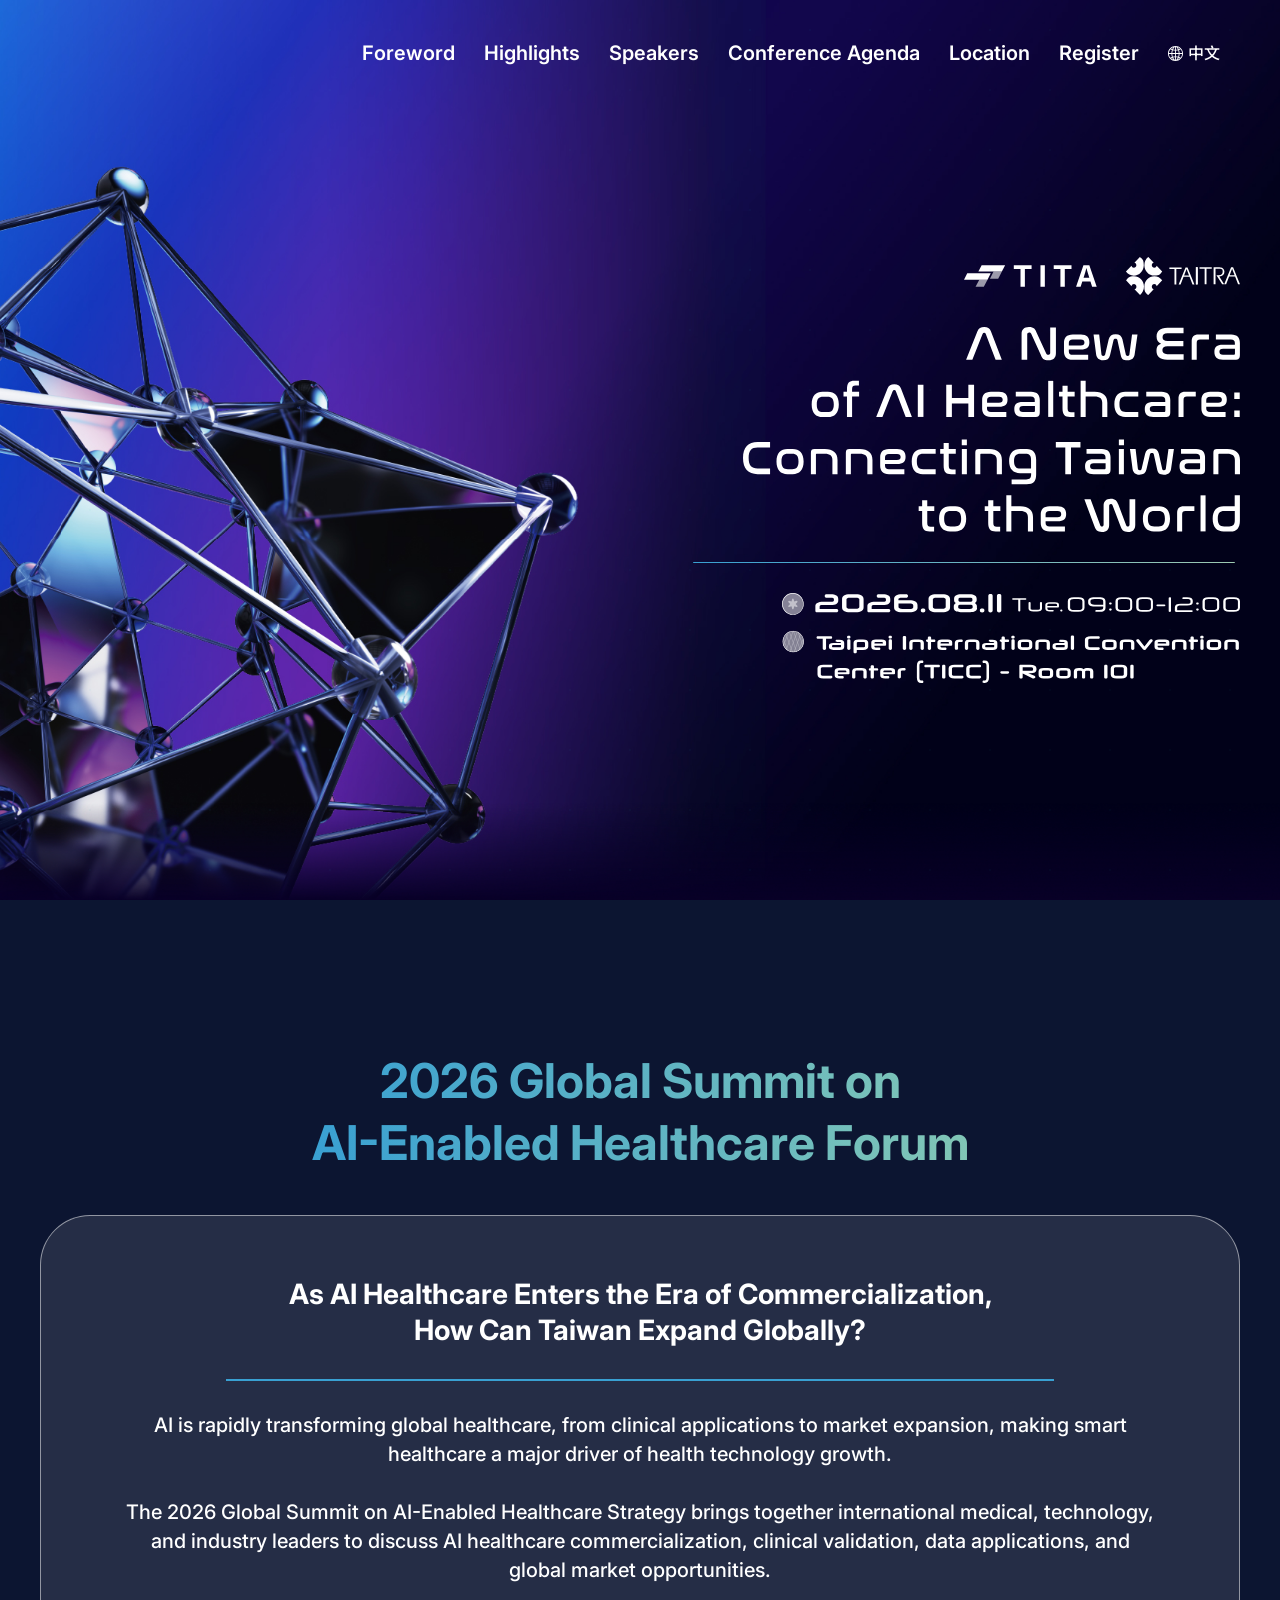
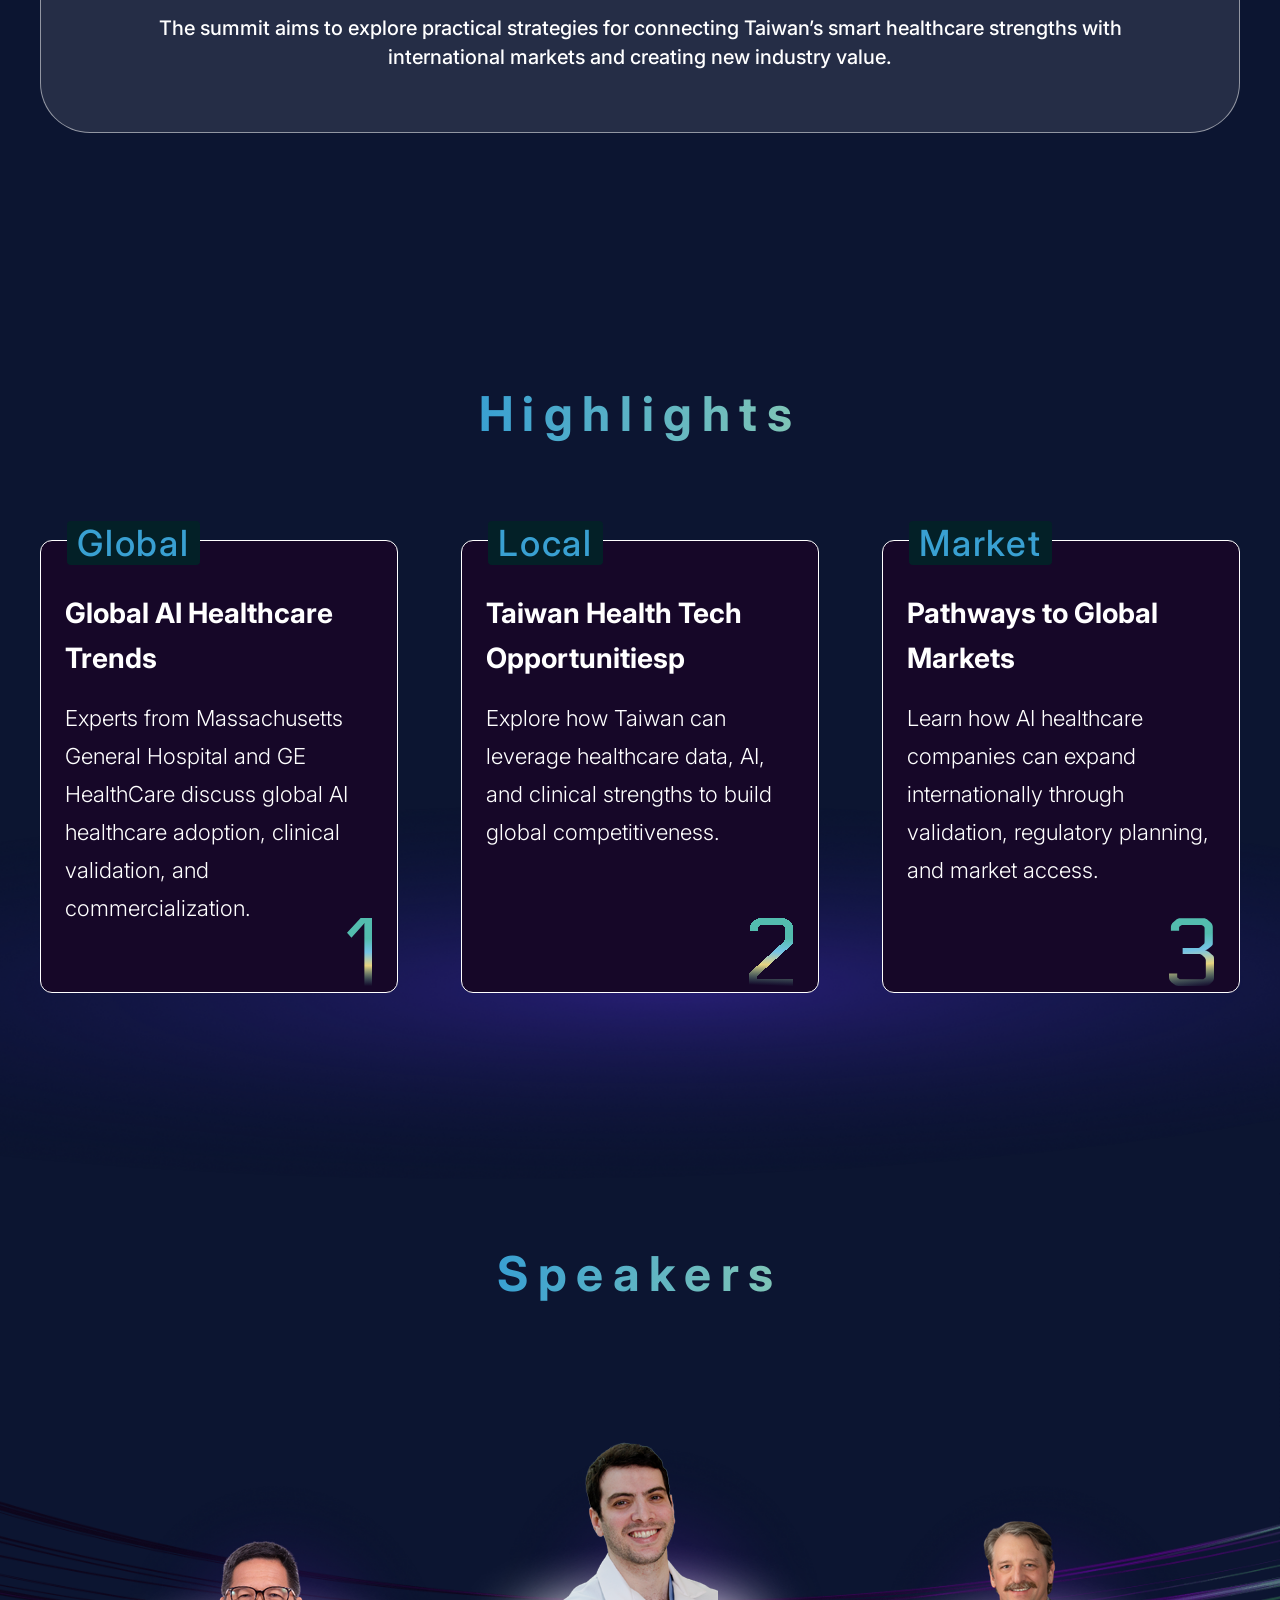
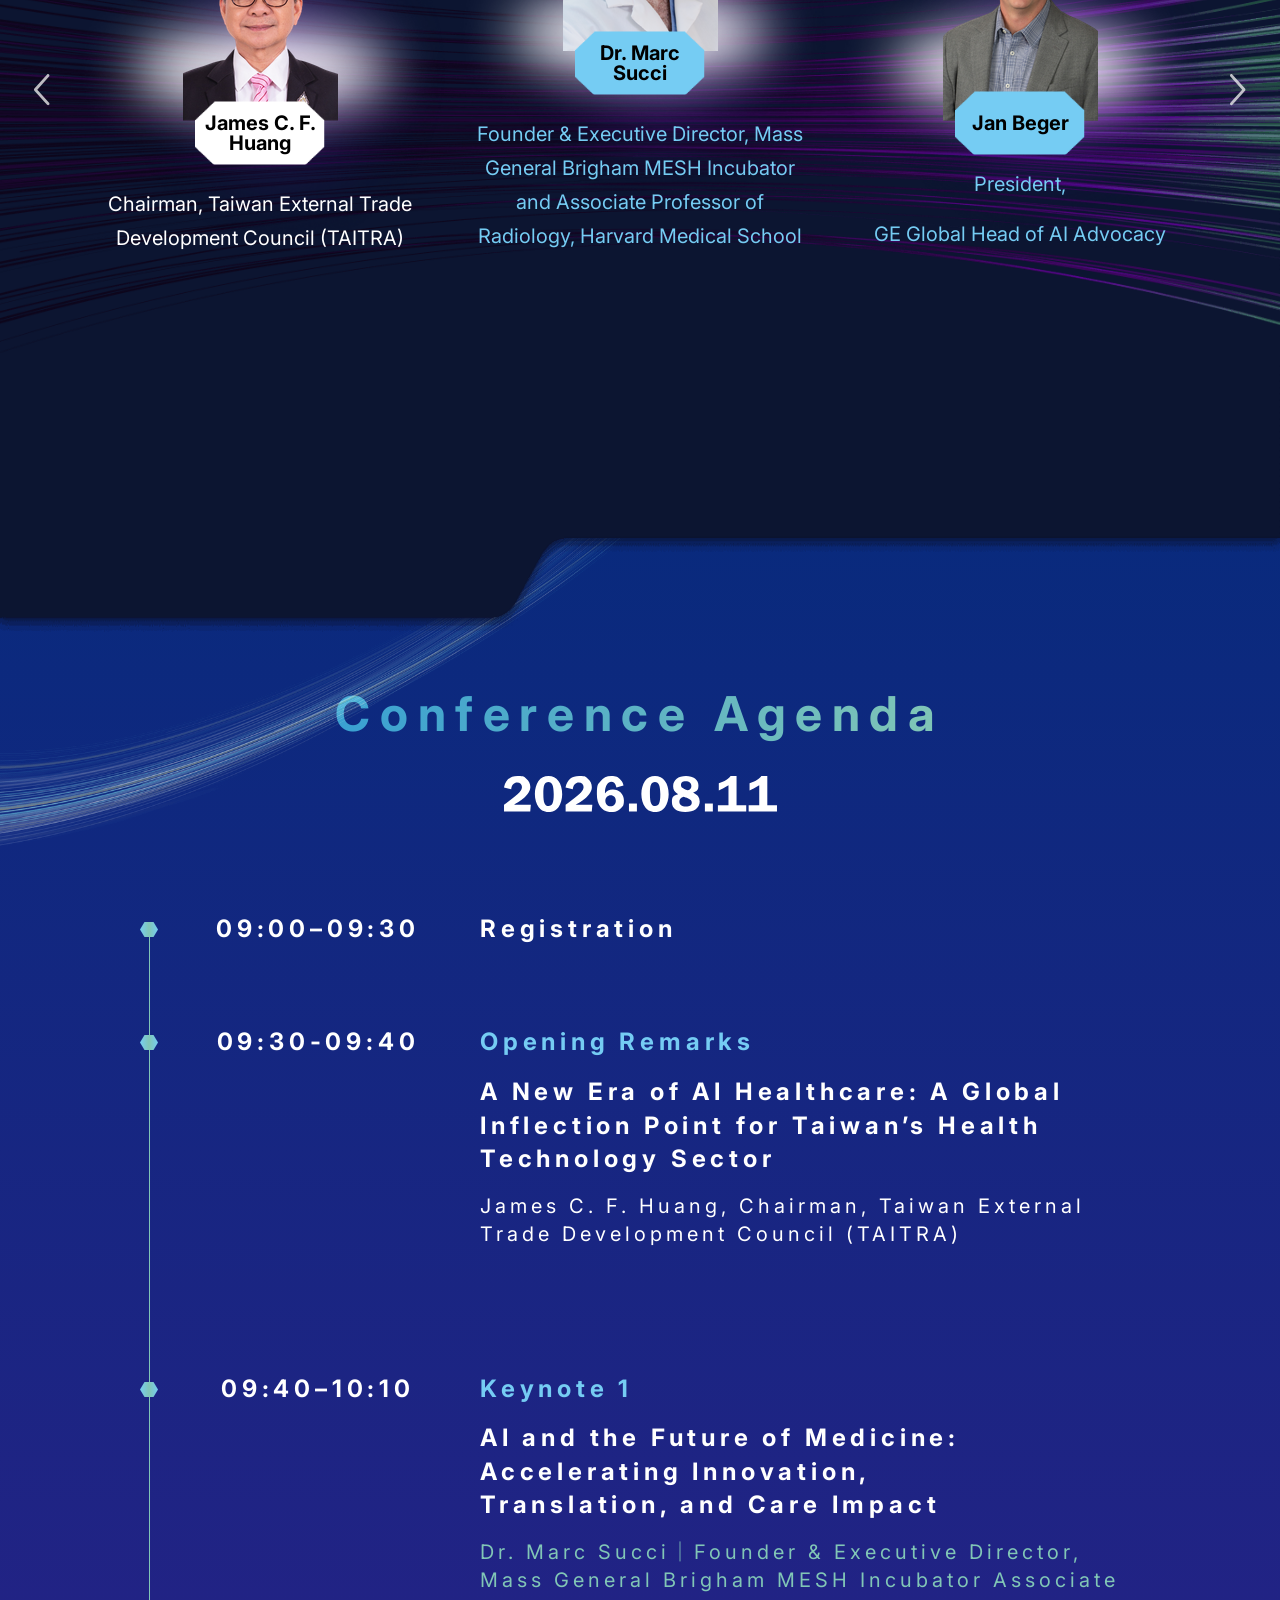
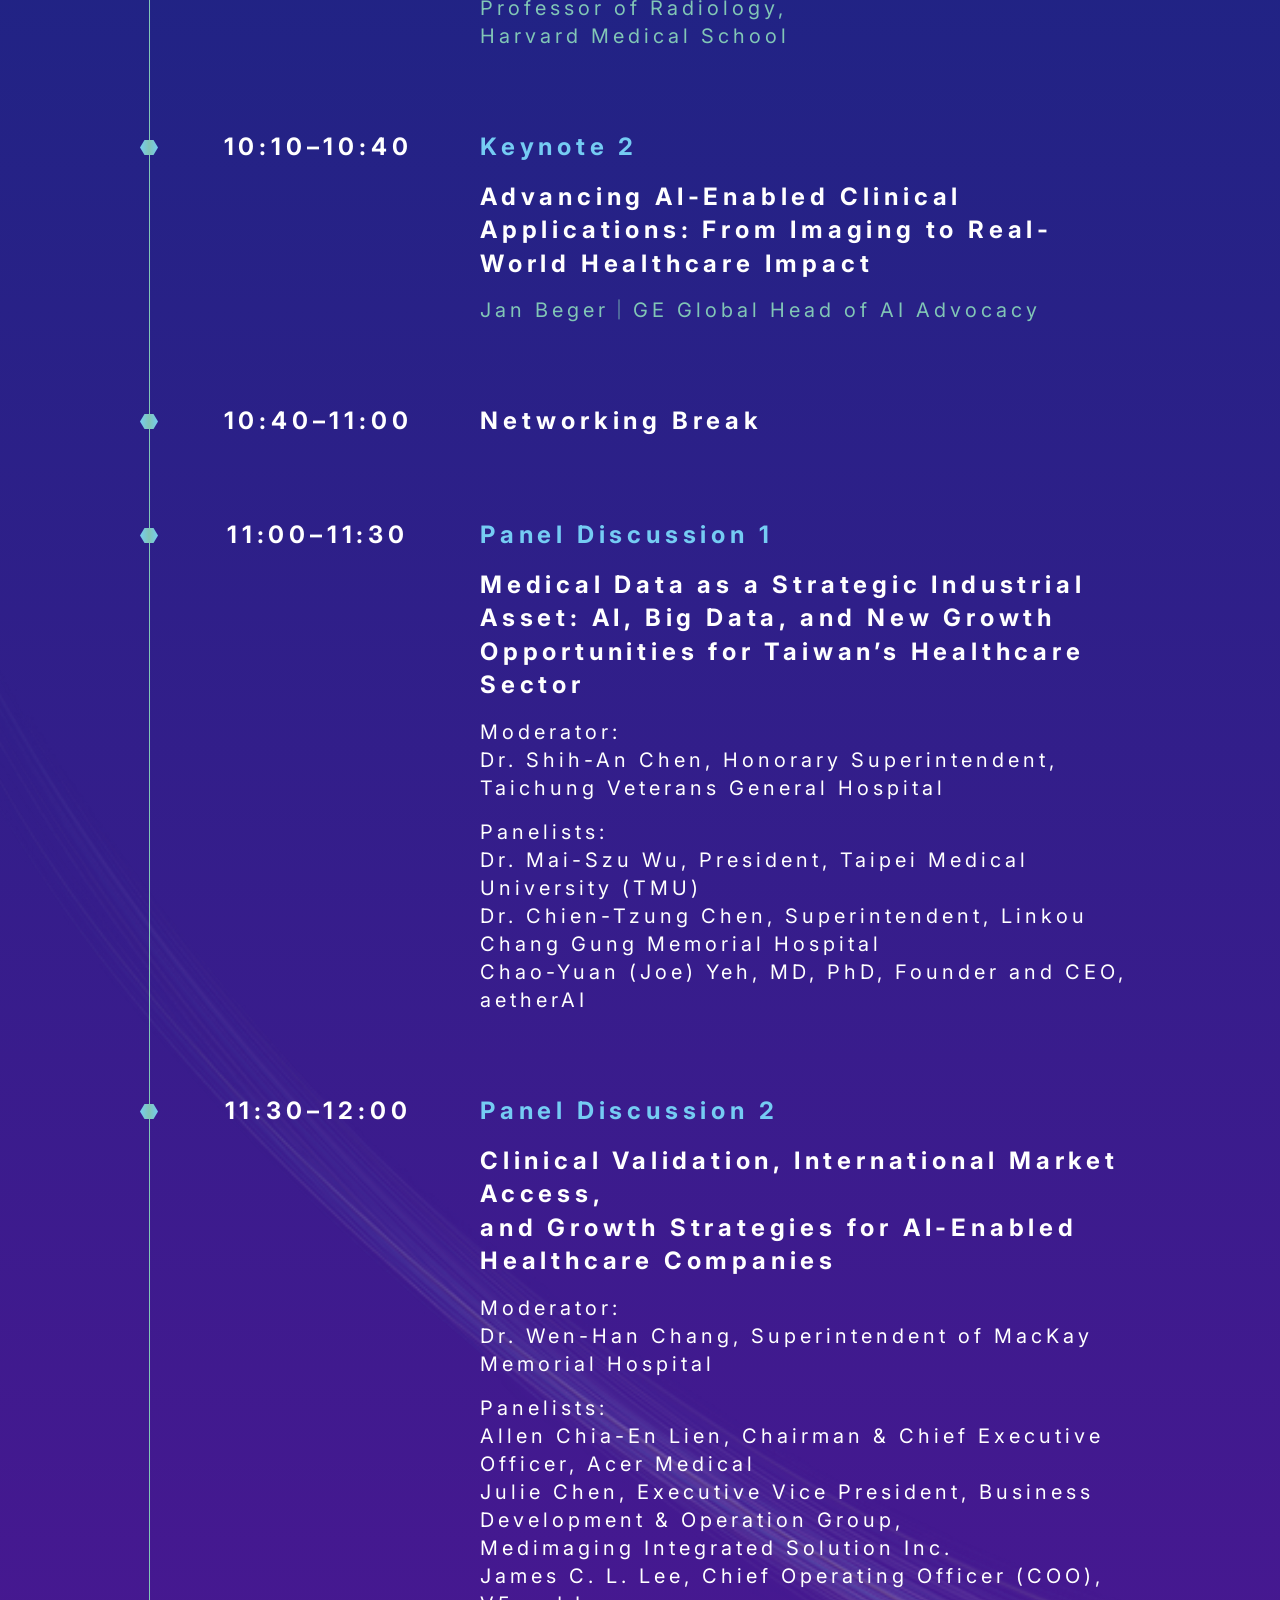
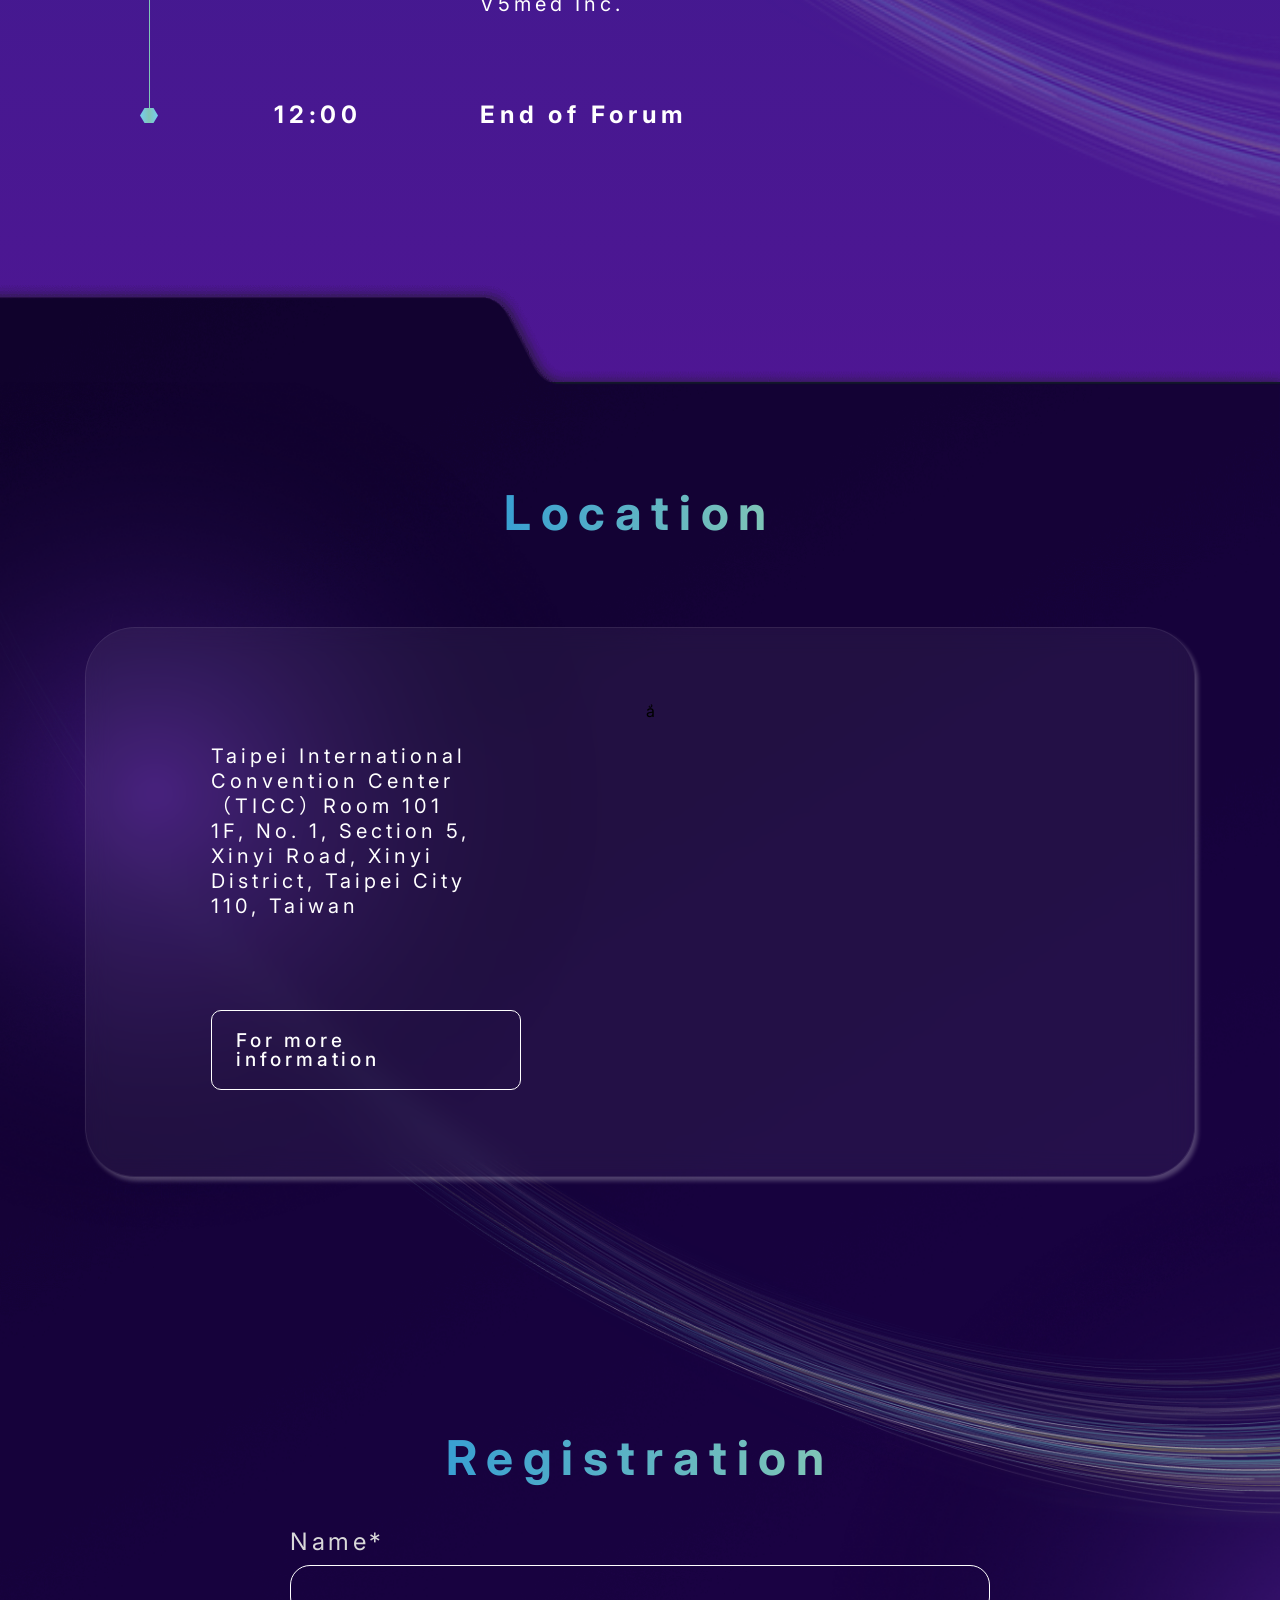
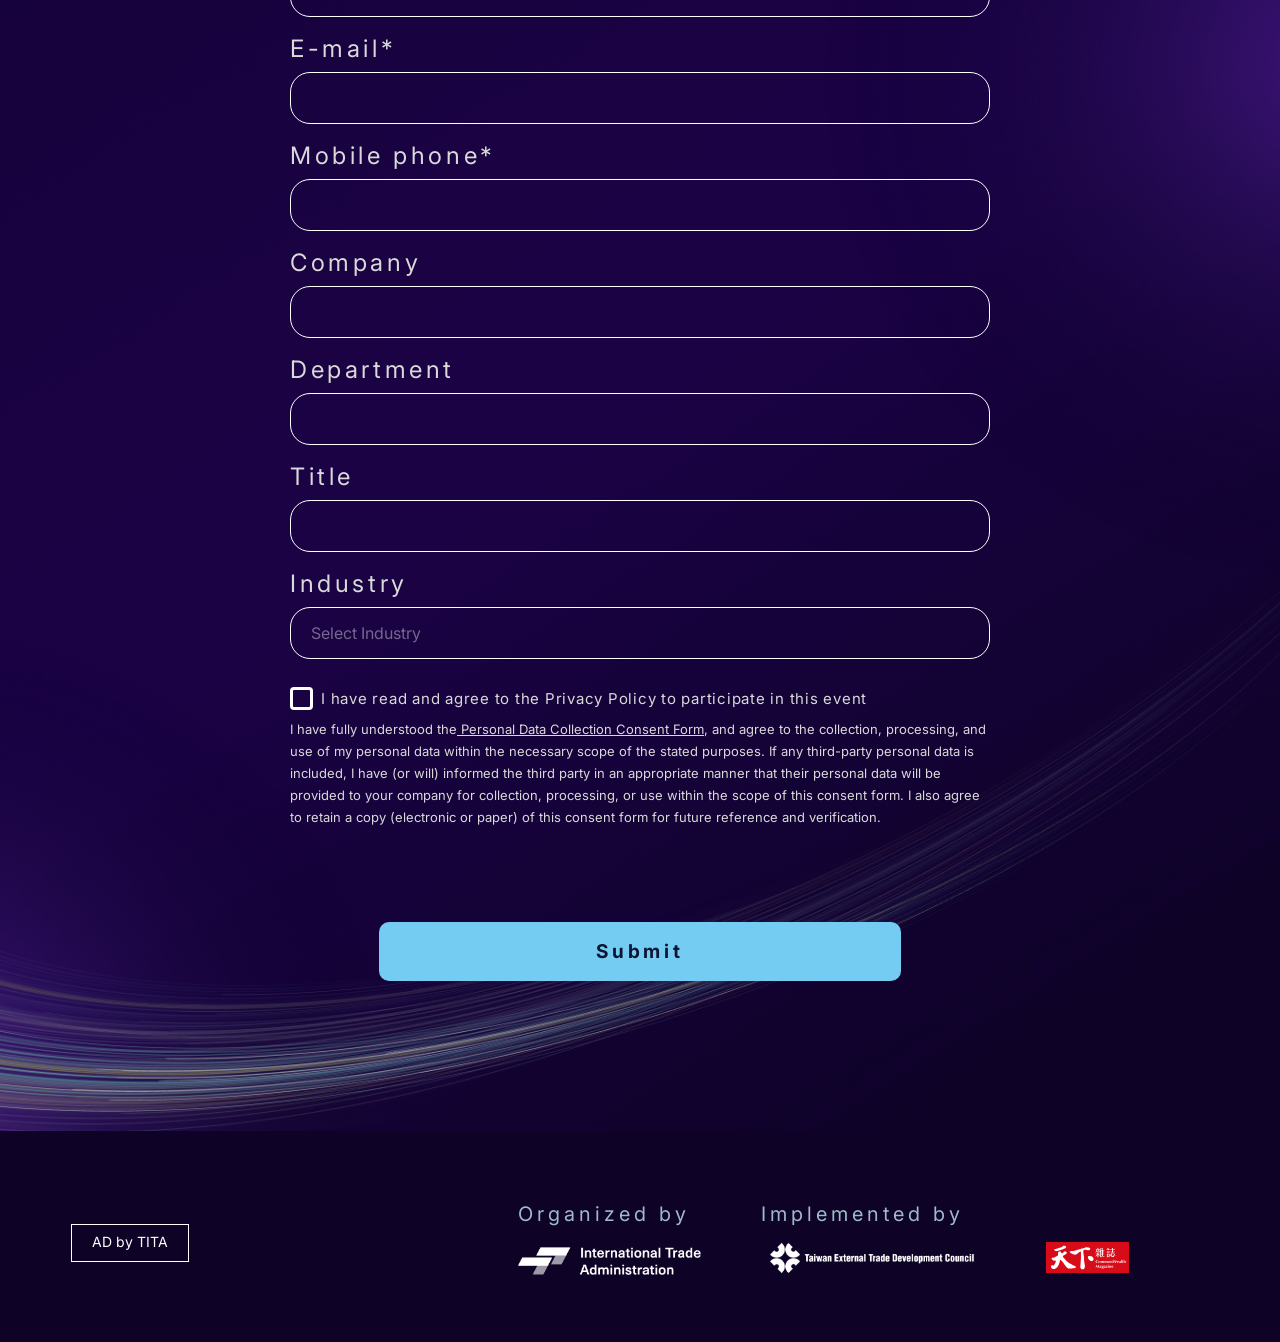
==== en/index.html @ 6897a05b "no message" ====
<!doctype html>
<html lang="en">
  <head>
    <meta charset="UTF-8" />
    <meta name="viewport" content="width=device-width, initial-scale=1.0" />
    <title>2026 Global Summit on AI-Enabled Healthcare Forum</title>

    <meta
      name="description"
      content="The 2026 Global Summit on AI-Enabled Healthcare Strategy focuses on AI healthcare commercialization and internationalization, bringing together global medical institutions, technology companies, and industry leaders to explore healthcare data applications, clinical validation, global expansion strategies, and new opportunities in Taiwan’s health technology sector."
    />
    <meta
      name="keywords"
      content="AI Healthcare, Health Technology, Clinical Validation, Global Expansion, Health Industry"
    />
    <meta
      property="og:title"
      content="2026 Global Summit on AI-Enabled Healthcare Forum"
    />
    <meta property="og:type" content="website" />
    <meta
      property="og:url"
      content="https://project.cw.com.tw/2026globalaihealth/en/"
    />
    <meta
      property="og:image"
      content="https://project.cw.com.tw/2026globalaihealth/en/assets/image/og-image-en.png"
    />
    <meta
      property="og:site_name"
      content="2026 Global Summit on AI-Enabled Healthcare Forum"
    />
    <meta property="og:locale" content="en_US" />
    <meta
      property="og:description"
      content="The 2026 Global Summit on AI-Enabled Healthcare Strategy focuses on AI healthcare commercialization and internationalization, bringing together global medical institutions, technology companies, and industry leaders to explore healthcare data applications, clinical validation, global expansion strategies, and new opportunities in Taiwan’s health technology sector."
    />

    <link
      rel="shortcut icon"
      href="https://www.cw.com.tw/assets_new/img/favicon.ico"
      type="image/x-icon"
    />
    <link rel="icon" type="image/x-icon" href="favicon.ico" />
    <link rel="stylesheet" href="./assets/css/reset.css" />
    <link rel="stylesheet" href="./assets/css/slick-theme.css" />
    <link rel="stylesheet" href="./assets/css/slick.css" />
    <link rel="stylesheet" href="./assets/css/style.css" />
    <link rel="preconnect" href="https://fonts.googleapis.com" />
    <link rel="preconnect" href="https://fonts.gstatic.com" crossorigin />
    <link
      href="https://fonts.googleapis.com/css2?family=Electrolize&family=Inter:opsz,wght@14..32,100..900&family=Noto+Sans+TC:wght@100..900&family=Noto+Serif+TC:wght@200..900&display=swap"
      rel="stylesheet"
    />
    <link href="https://unpkg.com/aos@2.3.1/dist/aos.css" rel="stylesheet" />

    <!-- Preload critical above-the-fold images -->
    <link
      rel="preload"
      href="./assets/image/hero-bg.jpg"
      as="image"
      media="(min-width: 501px)"
    />
    <link
      rel="preload"
      href="./assets/image/hero-bg-m.jpg"
      as="image"
      media="(max-width: 500px)"
    />
    <link rel="preload" href="./assets/image/hero-bottom.png" as="image" />
    <link rel="preload" href="./assets/image/logo.svg" as="image" />
    <link
      rel="preload"
      href="./assets/image/hero-title-1.svg"
      as="image"
      media="(min-width: 501px)"
    />
    <link
      rel="preload"
      href="./assets/image/hero-title-hr.svg"
      as="image"
      media="(min-width: 501px)"
    />
    <link
      rel="preload"
      href="./assets/image/hero-title-2.svg"
      as="image"
      media="(min-width: 501px)"
    />
    <link
      rel="preload"
      href="./assets/image/hero-title-3.svg"
      as="image"
      media="(min-width: 501px)"
    />
    <link
      rel="preload"
      href="./assets/image/hero-title-m-1.svg"
      as="image"
      media="(max-width: 500px)"
    />
    <link
      rel="preload"
      href="./assets/image/hero-title-m-2.svg"
      as="image"
      media="(max-width: 500px)"
    />
    <link
      rel="preload"
      href="./assets/image/hero-title-m-3.svg"
      as="image"
      media="(max-width: 500px)"
    />

    <!-- fb pixel -->
    <script>
      !(function (f, b, e, v, n, t, s) {
        if (f.fbq) return;
        n = f.fbq = function () {
          n.callMethod
            ? n.callMethod.apply(n, arguments)
            : n.queue.push(arguments);
        };
        if (!f._fbq) f._fbq = n;
        n.push = n;
        n.loaded = !0;
        n.version = "2.0";
        n.queue = [];
        t = b.createElement(e);
        t.async = !0;
        t.src = v;
        s = b.getElementsByTagName(e)[0];
        s.parentNode.insertBefore(t, s);
      })(
        window,
        document,
        "script",
        "https://connect.facebook.net/en_US/fbevents.js",
      );
      fbq("init", "614924538858183");
      fbq("track", "PageView");
    </script>

    <!-- Google Tag Manager -->
    <script>
      (function (w, d, s, l, i) {
        w[l] = w[l] || [];
        w[l].push({ "gtm.start": new Date().getTime(), event: "gtm.js" });
        var f = d.getElementsByTagName(s)[0],
          j = d.createElement(s),
          dl = l != "dataLayer" ? "&l=" + l : "";
        j.async = true;
        j.src = "//www.googletagmanager.com/gtm.js?id=" + i + dl;
        f.parentNode.insertBefore(j, f);
      })(window, document, "script", "dataLayer", "GTM-TXLD77");
    </script>
  </head>

  <body>
    <!-- Google Tag Manager (noscript) -->
    <noscript
      ><iframe
        src="https://www.googletagmanager.com/ns.html?id=GTM-TXLD77"
        height="0"
        width="0"
        style="display: none; visibility: hidden"
      ></iframe
    ></noscript>

    <!-- fb pixel -->
    <noscript
      ><img
        height="1"
        width="1"
        style="display: none"
        src="https://www.facebook.com/tr?id=614924538858183&ev=PageView&noscript=1"
    /></noscript>

    <main>
      <nav>
        <div class="nav-inner">
          <a class="logo" href="#index">
            <img src="./assets/image/logo.svg" alt="Fastener Taiwan" />
          </a>
          <ul class="nav-list">
            <!-- <li><a href="#index">Home</a></li> -->
            <li><a href="#foreword">Foreword</a></li>
            <li><a href="#highlights">Highlights</a></li>
            <li><a href="#speakers">Speakers</a></li>
            <li><a href="#agenda">Conference Agenda</a></li>
            <li><a href="#location">Location</a></li>
            <li>
              <a href="#registration" class="nav-btn">Register</a>
            </li>
            <li>
              <a href="../index.html" class="nav-lang">
                <img src="./assets/image/icon-global.svg" alt="" />中文
              </a>
            </li>
          </ul>
          <button class="hamburger" aria-label="Menu" aria-expanded="false">
            <span></span><span></span><span></span>
          </button>
        </div>
      </nav>

      <!-- 手機選單 -->
      <div class="mobile-menu" aria-hidden="true">
        <ul>
          <!-- <li><a href="#index">Home</a></li> -->
          <li><a href="#foreword">Foreword</a></li>
          <li><a href="#highlights">Highlights</a></li>
          <li><a href="#speakers">Speakers</a></li>
          <li><a href="#agenda"> Conference Agenda</a></li>
          <li><a href="#location">Location</a></li>
          <li>
            <a href="#registration" class="nav-btn">Registration</a>
          </li>
          <li>
            <a href="./../index.html" class="nav-lang">
              <img src="./assets/image/icon-global.svg" alt="" />中文
            </a>
          </li>
        </ul>
      </div>

      <!-- index Section (Hero) -->
      <section class="index">
        <a id="index" class="anchor"></a>

        <img src="./assets/image/hero-bg.jpg" alt="" class="bg pc" />
        <img src="./assets/image/hero-bg-m.jpg" alt="" class="bg mb" />
        <img src="./assets/image/hero-bottom.png" alt="" class="bottom" />
        <div class="container">
          <div>
            <div class="logo pc">
              <img src="./assets/image/logo.svg" alt="" />
            </div>

            <!-- 隱藏的 h1 -->
            <h1>AI醫療新局 臺灣鏈結全球</h1>

            <!-- pc -->
            <img
              src="./assets/image/hero-title-2.svg"
              alt=""
              class="hero-title-1 pc"
              data-aos="fade-up"
              data-aos-delay="0"
            />
            <img
              src="./assets/image/hero-title-hr.svg"
              alt=""
              class="hero-title-hr pc"
              data-aos="fade-up"
              data-aos-delay="100"
            />
            <!-- <img src="./assets/image/hero-title-2.svg" alt="" class="hero-title-2 pc" data-aos="fade-up"
                        data-aos-delay="200" /> -->
            <img
              src="./assets/image/hero-title-3.svg"
              alt=""
              class="hero-title-3 pc"
              data-aos="fade-up"
              data-aos-delay="300"
            />

            <!-- mb -->
            <img
              src="./assets/image/hero-title-m-2.svg"
              alt=""
              class="hero-title-1 mb"
              data-aos="fade-up"
              data-aos-delay="100"
            />
            <!-- <img src="./assets/image/hero-title-m-2.svg" alt="" class="hero-title-2 mb" data-aos="fade-up"
                        data-aos-delay="200" /> -->
            <img
              src="./assets/image/hero-title-m-hr.svg"
              alt=""
              class="hero-title-hr mb"
              data-aos="fade-up"
              data-aos-delay="300"
            />
            <!-- <img src="./assets/image/hero-title-m-3.svg" alt="" class="hero-title-3 mb" data-aos="fade-up"
                        data-aos-delay="400" /> -->
            <img
              src="./assets/image/hero-title-m-4.svg"
              alt=""
              class="hero-title-4 mb"
              data-aos="fade-up"
              data-aos-delay="500"
            />
          </div>
        </div>
      </section>

      <!-- foreword Section -->
      <section class="foreword">
        <a id="foreword" class="anchor"></a>

        <img
          src="./assets/image/foreword-bg-dec-m.png"
          alt=""
          class="foreword-bg-dec mb"
        />
        <img
          src="./assets/image/foreword-bg-dec.png"
          alt=""
          class="foreword-bg-dec pc"
        />

        <div class="container">
          <h2 class="section-title">
            2026 Global Summit on<br />AI-Enabled Healthcare Forum
          </h2>
          <div class="item">
            <h3 data-aos="fade-up">
              As AI Healthcare Enters the Era of Commercialization,<br />How Can
              Taiwan Expand Globally?
            </h3>
            <div class="line" data-aos="fade-up"></div>
            <p data-aos="fade-up">
              AI is rapidly transforming global healthcare, from clinical
              applications to market expansion, making smart healthcare a major
              driver of health technology growth.<br /><br />
              The 2026 Global Summit on AI-Enabled Healthcare Strategy brings
              together international medical, technology, and industry leaders
              to discuss AI healthcare commercialization, clinical validation,
              data applications, and global market opportunities.<br /><br />
              The summit aims to explore practical strategies for connecting
              Taiwan’s smart healthcare strengths with international markets and
              creating new industry value.
            </p>
          </div>
        </div>
      </section>

      <!-- highlights Section -->
      <section class="highlights">
        <a id="highlights" class="anchor"></a>

        <img src="./assets/image/highlight-bg.png" alt="" class="bg" />

        <div class="container">
          <h2 class="section-title">Highlights</h2>
          <div class="highlights-grid">
            <div
              class="highlight-card"
              data-aos="fade-up"
              data-aos-delay="100"
              data-aos-offset="100"
            >
              <div class="card-label">Global</div>
              <h3>Global AI Healthcare Trends</h3>
              <p>
                Experts from Massachusetts General Hospital and GE HealthCare
                discuss global AI healthcare adoption, clinical validation, and
                commercialization.
              </p>
              <div class="num">
                <img src="./assets/image/1.svg" alt="" />
              </div>
            </div>
            <div
              class="highlight-card"
              data-aos="fade-up"
              data-aos-delay="200"
              data-aos-offset="100"
            >
              <div class="card-label">Local</div>
              <h3>Taiwan Health Tech Opportunitiesp</h3>
              <p>
                Explore how Taiwan can leverage healthcare data, AI, and
                clinical strengths to build global competitiveness.
              </p>
              <div class="num">
                <img src="./assets/image/2.svg" alt="" />
              </div>
            </div>
            <div
              class="highlight-card"
              data-aos="fade-up"
              data-aos-delay="300"
              data-aos-offset="100"
            >
              <div class="card-label">Market</div>
              <h3>Pathways to Global Markets</h3>
              <p>
                Learn how AI healthcare companies can expand internationally
                through validation, regulatory planning, and market access.
              </p>
              <div class="num">
                <img src="./assets/image/3.svg" alt="" />
              </div>
            </div>
          </div>
        </div>
      </section>

      <!-- speakers Section -->
      <!-- :::todo 這裡的講者資料需要根據實際情況更新，確保與main.js中initSpeakers函數的speakerData對應 -->
      <section class="speakers">
        <a id="speakers" class="anchor"></a>

        <img
          src="./assets/image/speaker-bg-dec-m.png"
          alt=""
          class="speaker-bg-dec mb"
        />
        <img
          src="./assets/image/speaker-bg-dec.png"
          alt=""
          class="speaker-bg-dec pc"
        />
        <img src="./assets/image/speaker-bg.png" alt="" class="speaker-bg pc" />
        <img
          src="./assets/image/speaker-bg-m.png"
          alt=""
          class="speaker-bg mb"
        />

        <div class="container">
          <h2 class="section-title">Speakers</h2>

          <div
            class="speakers-carousel"
            data-aos="fade-up"
            data-aos-delay="100"
            data-aos-offset="100"
          >
            <div class="speaker-slide" data-speaker="1">
              <div class="avatar">
                <img src="./assets/image/speaker-1.png" alt="" />
              </div>
              <h3>
                James C. F.
                <p>Huang</p>
              </h3>
              <div class="title">
                <p>
                  Chairman, Taiwan External Trade Development Council (TAITRA)
                </p>
              </div>
            </div>
            <div class="speaker-slide" data-speaker="2">
              <div class="avatar">
                <img src="./assets/image/speaker-2.png" alt="" />
              </div>
              <h3 class="point">
                Dr. Marc
                <p>Succi</p>
              </h3>
              <div class="title point">
                <p>
                  Founder & Executive Director, Mass General Brigham MESH
                  Incubator and Associate Professor of Radiology, Harvard
                  Medical School
                </p>
              </div>
            </div>
            <div class="speaker-slide" data-speaker="3">
              <div class="avatar">
                <img src="./assets/image/speaker-3.png" alt="" />
              </div>
              <h3 class="point">Jan Beger</h3>
              <div class="title point">
                <p>President,</p>
                <p>GE Global Head of AI Advocacy</p>
              </div>
            </div>
            <div class="speaker-slide" data-speaker="4">
              <div class="avatar">
                <img src="./assets/image/speaker-4.png" alt="" />
              </div>
              <h3>
                Dr. Shih-An
                <p>Chen</p>
              </h3>
              <div class="title">
                <p>Managing Director,</p>
                <p>
                  Honorary Superintendent, Taichung Veterans General Hospital
                </p>
              </div>
            </div>
            <div class="speaker-slide" data-speaker="5">
              <div class="avatar">
                <img src="./assets/image/speaker-5.png" alt="" />
              </div>
              <h3>
                Dr. Mai-Szu
                <p>Wu</p>
              </h3>
              <div class="title">
                <p>President,</p>
                <p>Taipei Medical University (TMU)</p>
              </div>
            </div>
            <div class="speaker-slide" data-speaker="6">
              <div class="avatar">
                <img src="./assets/image/speaker-6.png" alt="" />
              </div>
              <h3>
                Dr. Chen,
                <p>Chien-Tzung</p>
              </h3>
              <div class="title">
                <p>Superintendent,</p>
                <p>Linkou Chang Gung Memorial Hospital</p>
              </div>
            </div>
            <div class="speaker-slide" data-speaker="7">
              <div class="avatar">
                <img src="./assets/image/speaker-7.png" alt="" />
              </div>
              <h3>
                Chao-Yuan
                <p>(Joe) Yeh</p>
              </h3>
              <div class="title">
                <p>MD, PhD,</p>
                <p>Founder and CEO, aetherAI</p>
              </div>
            </div>

            <div class="speaker-slide" data-speaker="8">
              <div class="avatar">
                <img src="./assets/image/speaker-8.png" alt="" />
              </div>
              <h3>
                Dr. Wen-Han
                <p>Chang</p>
              </h3>
              <div class="title">
                <p>Superintendent of MacKay Memorial Hospital</p>
              </div>
            </div>
            <div class="speaker-slide" data-speaker="9">
              <div class="avatar">
                <img src="./assets/image/speaker-9.png" alt="" />
              </div>
              <h3>
                Allen Chia-En
                <p>Lien</p>
              </h3>
              <div class="title">
                <p>Chairman & Chief Executive Officer,</p>
                <p>Acer Medical</p>
              </div>
            </div>
            <div class="speaker-slide" data-speaker="10">
              <div class="avatar">
                <img src="./assets/image/speaker-10.png" alt="" />
              </div>
              <h3>Julie Chen</h3>
              <div class="title">
                <p>
                  Executive Vice President, Business Development & Operation
                  Group, Medimaging Integrated Solution Inc.
                </p>
              </div>
            </div>
            <div class="speaker-slide" data-speaker="11">
              <div class="avatar">
                <img src="./assets/image/speaker-11.png" alt="" />
              </div>
              <h3>
                James C. L.
                <p>Lee</p>
              </h3>
              <div class="title">
                <p>Chief Operating Officer (COO),</p>
                <p>V5med Inc.</p>
              </div>
            </div>
          </div>
        </div>
      </section>

      <!-- Speaker Popup -->
      <div class="speaker-popup" id="speakerPopup">
        <div class="popup-overlay"></div>
        <div class="popup-wrapper">
          <div class="popup-container">
            <button class="popup-close" aria-label="Close">
              <img src="./assets/image/close.svg" alt="" />
            </button>
            <div class="popup-body">
              <div class="avatar-big">
                <div class="avatar-placeholder">
                  <img src="./assets/image/speaker-1.png" alt="" />
                </div>
              </div>
              <div class="details">
                <h2 class="popup-name"></h2>
                <div class="sub-title popup-title"></div>
                <div class="bio popup-bio"></div>
              </div>
            </div>
          </div>
        </div>
      </div>

      <!-- agenda Section -->
      <section class="agenda">
        <a id="agenda" class="anchor"></a>

        <div class="agenda-heading-wrap">
          <h2 class="section-title">Conference Agenda</h2>
          <img src="./assets/image/agenda-subtitle.svg" alt="" />
        </div>

        <!-- <img src="./assets/image/agenda-bg.png" alt="" class="agenda-bg"> -->
        <img
          src="./assets/image/agenda-dec-1.png"
          alt=""
          class="agenda-dec-1"
        />
        <img
          src="./assets/image/agenda-dec-2.png"
          alt=""
          class="agenda-dec-2"
        />

        <ul class="agenda-list" role="list">
          <!-- ░░ Plain items ░░ -->
          <li class="agenda-item plain">
            <div class="dot"></div>
            <div class="time" data-aos="fade-up" data-aos-offset="100">
              09:00–09:30
            </div>
            <div class="content">
              <p class="talk-title" data-aos="fade-up" data-aos-offset="100">
                Registration
              </p>
            </div>
          </li>

          <li class="agenda-item plain">
            <div class="dot"></div>
            <div class="time" data-aos="fade-up" data-aos-offset="100">
              09:30-09:40
            </div>
            <div class="content">
              <span class="talk-label" data-aos="fade-up" data-aos-offset="100"
                >Opening Remarks</span
              >
              <p class="talk-title" data-aos="fade-up" data-aos-offset="100">
                A New Era of AI Healthcare: A Global Inflection Point for
                Taiwan’s Health Technology Sector
              </p>
              <p class="speaker" data-aos="fade-up" data-aos-offset="100">
                James C. F. Huang, Chairman, Taiwan External Trade Development
                Council (TAITRA)
              </p>
              <p class="speaker" data-aos="fade-up" data-aos-offset="100">
                TBD, International Trade Administration, MOEA
              </p>
            </div>
          </li>

          <!-- ░░ Keynotes ░░ -->
          <li class="agenda-item talk">
            <div class="dot"></div>
            <div class="time" data-aos="fade-up" data-aos-offset="100">
              09:40–10:10
            </div>
            <div class="content">
              <span class="talk-label" data-aos="fade-up" data-aos-offset="100"
                >Keynote 1</span
              >
              <p class="talk-title" data-aos="fade-up" data-aos-offset="100">
                AI and the Future of Medicine: Accelerating Innovation,<br />
                Translation, and Care Impact
              </p>
              <p class="speaker point" data-aos="fade-up" data-aos-offset="100">
                Dr. Marc Succi｜Founder & Executive Director, <br />Mass General
                Brigham MESH Incubator Associate Professor of Radiology,
                <br />Harvard Medical School
              </p>
            </div>
          </li>

          <li class="agenda-item talk">
            <div class="dot"></div>
            <div class="time" data-aos="fade-up" data-aos-offset="100">
              10:10–10:40
            </div>
            <div class="content">
              <span class="talk-label" data-aos="fade-up" data-aos-offset="100"
                >Keynote 2</span
              >
              <p class="talk-title" data-aos="fade-up" data-aos-offset="100">
                Advancing AI-Enabled Clinical Applications: From Imaging to
                Real-World Healthcare Impact
              </p>
              <p class="speaker point" data-aos="fade-up" data-aos-offset="100">
                Jan Beger｜GE Global Head of AI Advocacy
              </p>
            </div>
          </li>

          <li class="agenda-item break">
            <div class="dot"></div>
            <div class="time" data-aos="fade-up" data-aos-offset="100">
              10:40–11:00
            </div>
            <div class="content">
              <p class="talk-title" data-aos="fade-up" data-aos-offset="100">
                Networking Break
              </p>
            </div>
          </li>

          <li class="agenda-item talk">
            <div class="dot"></div>
            <div class="time" data-aos="fade-up" data-aos-offset="100">
              11:00–11:30
            </div>
            <div class="content">
              <span class="talk-label" data-aos="fade-up" data-aos-offset="100"
                >Panel Discussion 1</span
              >
              <p class="talk-title" data-aos="fade-up" data-aos-offset="100">
                Medical Data as a Strategic Industrial Asset: AI, Big Data, and
                New Growth Opportunities for Taiwan’s Healthcare Sector
              </p>
              <p class="speaker" data-aos="fade-up" data-aos-offset="100">
                Moderator:<br />Dr. Shih-An Chen, Honorary Superintendent,
                Taichung Veterans General Hospital
              </p>
              <p class="speaker" data-aos="fade-up" data-aos-offset="100">
                Panelists:<br />Dr. Mai-Szu Wu, President, Taipei Medical
                University (TMU) <br />Dr. Chien-Tzung Chen, Superintendent,
                Linkou Chang Gung Memorial Hospital <br />Chao-Yuan (Joe) Yeh,
                MD, PhD, Founder and CEO, aetherAI
              </p>
            </div>
          </li>

          <li class="agenda-item talk">
            <div class="dot"></div>
            <div class="time" data-aos="fade-up" data-aos-offset="100">
              11:30–12:00
            </div>
            <div class="content">
              <span class="talk-label" data-aos="fade-up" data-aos-offset="100"
                >Panel Discussion 2</span
              >
              <p class="talk-title" data-aos="fade-up" data-aos-offset="100">
                Clinical Validation, International Market Access, <br />and
                Growth Strategies for AI-Enabled Healthcare Companies
              </p>
              <p class="speaker" data-aos="fade-up" data-aos-offset="100">
                Moderator:<br />Dr. Wen-Han Chang, Superintendent of MacKay
                Memorial Hospital
              </p>
              <p class="speaker" data-aos="fade-up" data-aos-offset="100">
                Panelists:<br />Allen Chia-En Lien, Chairman & Chief Executive
                Officer, Acer Medical <br />Julie Chen, Executive Vice
                President, Business Development & Operation Group,
                <br />Medimaging Integrated Solution Inc. <br />James C. L. Lee,
                Chief Operating Officer (COO), V5med Inc.
              </p>
            </div>
          </li>

          <li class="agenda-item talk">
            <div class="dot"></div>
            <div class="time" data-aos="fade-up" data-aos-offset="100">
              12:00
            </div>
            <div class="content">
              <span class="talk-title" data-aos="fade-up" data-aos-offset="100"
                >End of Forum</span
              >
            </div>
          </li>
        </ul>
      </section>

      <!-- location + registration wrapper -->
      <div class="location-registration-wrap">
        <img
          src="./assets/image/location-registration-bg.png"
          alt=""
          class="location-registration-bg pc"
        />
        <img
          src="./assets/image/location-registration-bg-m.png"
          alt=""
          class="location-registration-bg mb"
        />
        <img
          src="./assets/image/traffic-bg-dec-m.png"
          alt=""
          class="traffic-bg-dec mb"
        />
        <img
          src="./assets/image/traffic-bg-dec.png"
          alt=""
          class="traffic-bg-dec pc"
        />

        <!-- location Section -->
        <section class="location">
          <a id="location" class="anchor"></a>
          <div class="container">
            <h2 class="section-title">Location</h2>
            <div
              class="location-box"
              data-aos="fade-up"
              data-aos-offset="100"
              data-aos-delay="100"
            >
              <div class="location-info">
                <div class="location-detail">
                  <p>
                    Taipei International Convention Center（TICC）Room 101<br />1F,
                    No. 1, Section 5, Xinyi Road, Xinyi District, Taipei City
                    110, Taiwan
                  </p>
                </div>
                <div class="location-detail">
                  <a
                    class="traffic-btn"
                    href="https://maps.app.goo.gl/5QyTtA9Ypg5GhKor5"
                    target="_blank"
                    >For more information</a
                  >
                </div>
              </div>
              <div class="map-placeholder">
                å<iframe
                  src="https://www.google.com/maps/embed?pb=!1m14!1m8!1m3!1d3615.0165562201637!2d121.5565139!3d25.0335122!3m2!1i1024!2i768!4f13.1!3m3!1m2!1s0x3442abb61ab3d33f%3A0xab0d0f7ac395bff4!2z5Y-w5YyX5ZyL6Zqb5pyD6K2w5Lit5b-DKFRJQ0Mp!5e0!3m2!1szh-TW!2stw!4v1781411531756!5m2!1szh-TW!2stw"
                  width="600"
                  height="450"
                  style="border: 0"
                  allowfullscreen=""
                  loading="lazy"
                  referrerpolicy="no-referrer-when-downgrade"
                ></iframe>
              </div>
            </div>
          </div>
        </section>

        <!-- registration Section (moved up) -->
        <section class="registration">
          <a id="registration" class="anchor"></a>
          <div class="container">
            <h2 class="section-title">Registration</h2>
            <div
              class="registration-form"
              data-aos="fade-up"
              data-aos-offset="100"
              data-aos-delay="100"
            >
              <div class="campaign-form-wrap">
                <div class="required-text">*為必填欄位</div>
                <div class="campaign-form">
                  <div class="form-item">
                    <div class="item-title required">Name*</div>
                    <div class="input-wrap">
                      <input
                        name="last_name"
                        id="last_name"
                        type="text"
                        placeholder=""
                        data-q_id="last_name"
                        data-required="1"
                      />
                    </div>
                    <div class="error-message" data-err_id="last_name"></div>
                  </div>
                  <div class="form-item">
                    <div class="item-title required">E-mail*</div>
                    <div class="input-wrap">
                      <input
                        name="email"
                        id="email"
                        type="email"
                        placeholder=""
                        data-q_id="email"
                        data-required="1"
                      />
                    </div>
                    <div class="error-message" data-err_id="email"></div>
                  </div>
                  <div class="form-item">
                    <div class="item-title required">Mobile phone*</div>
                    <div class="input-wrap">
                      <input
                        name="other_2"
                        id="other_2"
                        type="text"
                        placeholder=""
                        data-q_id="other_2"
                        data-required="1"
                      />
                    </div>
                    <div class="error-message" data-err_id="other_2"></div>
                  </div>
                  <div class="form-item">
                    <div class="item-title required">Company</div>
                    <div class="input-wrap">
                      <input
                        name="other_1"
                        id="other_1"
                        type="text"
                        placeholder=""
                        data-q_id="other_1"
                        data-required="1"
                      />
                    </div>
                    <div class="error-message" data-err_id="other_1"></div>
                  </div>
                  <div class="form-item">
                    <div class="item-title required">Department</div>
                    <div class="input-wrap">
                      <input
                        name="department"
                        id="department"
                        type="text"
                        placeholder=""
                        data-q_id="department"
                        data-required="1"
                      />
                    </div>
                    <div class="error-message" data-err_id="department"></div>
                  </div>
                  <div class="form-item">
                    <div class="item-title required">Title</div>
                    <div class="input-wrap">
                      <input
                        name="title"
                        id="title"
                        type="text"
                        placeholder=""
                        data-q_id="title"
                        data-required="1"
                      />
                    </div>
                    <div class="error-message" data-err_id="title"></div>
                  </div>
                  <div class="form-item">
                    <div class="item-title required">Industry</div>
                    <div class="input-wrap">
                      <select id="business_type" data-q_id="business_type">
                        <option value="" disabled selected>
                          Select Industry
                        </option>
                        <option value="製造業">Manufacturing</option>
                        <option value="資訊科技業">
                          Information Technology
                        </option>
                        <option value="高科技製造業">
                          High-Tech Manufacturing
                        </option>
                        <option value="傳統製造產業">
                          Traditional Manufacturing
                        </option>
                        <option value="製藥與生物科技業">
                          Pharmaceutical & Biotechnology
                        </option>
                        <option value="金控/銀行業">
                          Financial Holding / Banking
                        </option>
                        <option value="投信、顧/證券業">
                          Investment Trust / Securities
                        </option>
                        <option value="能源服務">Energy Services</option>
                        <option value="資訊服務">IT Services</option>
                        <option value="零售/通路服務">
                          Retail / Distribution
                        </option>
                        <option value="休閒服務業">Leisure Services</option>
                        <option value="餐飲服務業">
                          Food & Beverage Services
                        </option>
                        <option value="醫療保健">Healthcare</option>
                        <option value="傳播出版">Media & Publishing</option>
                        <option value="公職人員">
                          Government / Public Sector
                        </option>
                        <option value="學生">Student</option>
                        <option value="家管">Homemaker</option>
                        <option value="教育服務業">Education Services</option>
                        <option value="專業技術與顧問服務">
                          Professional & Consulting Services
                        </option>
                        <option value="自由業">Freelancer</option>
                        <option value="其他">Other</option>
                      </select>
                    </div>
                    <div
                      class="error-message"
                      data-err_id="business_type"
                    ></div>
                  </div>

                  <div class="form-item privacy-policy-wrap">
                    <div class="privacy-policy-title item-title required">
                      <label class="checkbox-item" data-q_id="privacy_policy">
                        <input type="checkbox" name="" id="" />
                        <div class="checkbox">
                          <svg
                            width="12"
                            height="8"
                            viewBox="0 0 12 8"
                            fill="none"
                            xmlns="http://www.w3.org/2000/svg"
                          >
                            <path
                              fill-rule="evenodd"
                              clip-rule="evenodd"
                              d="M10.8243 0.675736C11.0586 0.91005 11.0586 1.28995 10.8243 1.52426L5.22426 7.12426C4.98995 7.35858 4.61005 7.35858 4.37574 7.12426L1.17574 3.92426C0.941421 3.68995 0.941421 3.31005 1.17574 3.07574C1.41005 2.84142 1.78995 2.84142 2.02426 3.07574L4.8 5.85147L9.97574 0.675736C10.2101 0.441421 10.5899 0.441421 10.8243 0.675736Z"
                              fill="currentColor"
                              stroke="currentColor"
                              stroke-width="0.5"
                              stroke-linecap="round"
                              stroke-linejoin="round"
                            />
                          </svg>
                        </div>
                        <span class="checkbox-text">
                          I have read and agree to the Privacy Policy to
                          participate in this event
                        </span>
                      </label>
                    </div>
                    <div
                      class="error-message"
                      data-err_id="privacy_policy"
                    ></div>
                    <div class="privacy-policy-content">
                      I have fully understood the<a
                        href="https://pdp.cwg.tw/view/B/B-20260610005"
                        target="_blank"
                      >
                        Personal Data Collection Consent Form</a
                      >, and agree to the collection, processing, and use of my
                      personal data within the necessary scope of the stated
                      purposes. If any third-party personal data is included, I
                      have (or will) informed the third party in an appropriate
                      manner that their personal data will be provided to your
                      company for collection, processing, or use within the
                      scope of this consent form. I also agree to retain a copy
                      (electronic or paper) of this consent form for future
                      reference and verification.
                    </div>
                  </div>

                  <div class="submit-buttons-wrap">
                    <button id="submitCampaignForm" class="primary">
                      Submit
                    </button>
                  </div>
                </div>
                <div class="campaign-loading-wrap">
                  <div id="campaign-loading"></div>
                </div>
                <div class="campaign-popup">
                  <div class="popup-box">
                    <button class="popup-close">&#x2715;</button>
                    <div class="popup-title"></div>
                    <div class="popup-content"></div>
                  </div>
                </div>
              </div>
            </div>
          </div>
        </section>
      </div>
      <!-- /location-registration-wrap -->

      <!-- Footer -->
      <footer>
        <div class="footer-inner">
          <div class="footer-ad">
            <span class="footer-ad-label">AD by TITA</span>
          </div>
          <div class="footer-org">
            <div class="footer-org-group">
              <span class="footer-org-label">Organized by</span>
              <div class="footer-org-logo footer-org-logo-1">
                <a href="https://www.trade.gov.tw/" target="_blank">
                  <img
                    src="./assets/image/footer-logo-1.png"
                    alt="Bureau of Foreign Trade"
                  />
                </a>
              </div>
            </div>
            <div class="footer-org-group">
              <span class="footer-org-label">Implemented by</span>
              <div class="footer-org-logos">
                <div class="footer-org-logo footer-org-logo-2">
                  <a href="https://www.taitra.org.tw/" target="_blank">
                    <img src="./assets/image/footer-logo-2.png" alt="TAITRA" />
                  </a>
                </div>
                <div class="footer-org-logo footer-org-logo-3">
                  <a href="https://www.cw.com.tw/" target="_blank">
                    <img src="./assets/image/cw-logo.svg" alt="天下雜誌" />
                  </a>
                </div>
              </div>
            </div>
          </div>
        </div>
      </footer>
    </main>

    <!-- Fixed 立即報名 button -->
    <a href="#registration" class="fixed-register-btn">Register now</a>

    <!-- 原有的 JS -->
    <script src="./assets/js/jquery.min.js"></script>
    <script src="./assets/js/slick.min.js"></script>
    <script src="https://unpkg.com/aos@2.3.1/dist/aos.js"></script>
    <script src="./assets/js/main.js"></script>

    <!-- Campaign Form Script -->
    <script>
      const columns = [
        { id: "last_name", type: "input", name: "姓名" },
        { id: "email", type: "input", name: "電子信箱" },
        { id: "other_2", type: "input", name: "行動電話" },
        { id: "other_1", type: "input", name: "公司名稱" },
        { id: "department", type: "input", name: "部門" },
        { id: "title", type: "input", name: "職稱(如，科長)" },
        { id: "business_type", type: "select", name: "行業別" },
      ];
      const switchLoading = (type) => {
        const loading_wrap = document.querySelector(".campaign-loading-wrap");
        type
          ? loading_wrap.classList.add("active")
          : loading_wrap.classList.remove("active");
      };

      const switchPopup = (event, type, title = "", content = "") => {
        if (event) {
          event.preventDefault();
        }
        const popup = document.querySelector(".campaign-popup");
        const popupBox = document.querySelector(".campaign-popup .popup-box");
        const popupTitle = document.querySelector(
          ".campaign-popup .popup-box .popup-title",
        );
        const popupContent = document.querySelector(
          ".campaign-popup .popup-box .popup-content",
        );

        popupTitle.innerHTML = title;
        popupContent.innerHTML = content;

        type ? popup.classList.add("active") : popup.classList.remove("active");
        type
          ? popupBox.classList.add("active")
          : popupBox.classList.remove("active");
      };

      const getValue = () => {
        let return_value = [];
        columns.forEach((column) => {
          const { id, type, name } = column;

          if (type === "input" || type === "email" || type === "select") {
            let originalId = id;
            if (id === "last_name") {
              originalId = "name";
            }
            if (id === "mobile") {
              originalId = "phone";
            }
            return_value.push({
              id: originalId,
              column: name,
              value: document.getElementById(id).value,
            });
          }
          if (type === "radio") {
            const radio = document.querySelector(`input[name="${id}"]:checked`);

            return_value.push({
              id,
              column: name,
              value: radio ? radio.value : "",
            });
          }
          if (type === "checkbox") {
            const checkbox = document.querySelectorAll(
              `input[name="${id}"]:checked`,
            );
            let checkbox_values = [];
            checkbox.forEach((item) => {
              checkbox_values.push(item.value);
            });

            return_value.push({
              id,
              column: name,
              value: checkbox_values.join(","),
            });
          }
        });
        return return_value;
      };

      const getTrackingCode = () => {
        const tracking_codes = ["utm_source"];
        let return_value = [];

        tracking_codes.forEach((tracking_code) => {
          const urlParams = new URLSearchParams(window.location.search);
          const value = urlParams.get(tracking_code);

          if (value) {
            return_value.push({
              id: tracking_code,
              column: tracking_code,
              value,
            });
          }
        });
        return return_value;
      };

      const setSelectColor = () => {
        document
          .querySelectorAll(".campaign-form select")
          .forEach(function (select) {
            function handleChange() {
              this.style.color = "#373A3E";
              this.removeEventListener("change", handleChange);
            }

            select.addEventListener("change", handleChange);
          });
      };

      const getToken = async () => {
        const url = "https://api.cwg.tw/v1.0/client/token";
        const client_secret = "7cvptX0OO0ZyZaCVvdu6CZjc7pOfjnALWKXWZGxx";
        const client_id = "37";

        const data = {
          client_secret,
          client_id,
          scope: "campaign",
        };

        try {
          const response = await fetch(url, {
            method: "POST",
            headers: {
              "Content-Type": "application/json",
            },
            body: JSON.stringify(data),
          });

          const result = await response.json();
          return Promise.resolve(result);
        } catch (error) {
          return Promise.reject(error);
        }
      };

      const generateHmacSha256 = async (data) => {
        const encoder = new TextEncoder();
        const keyBuffer = encoder.encode(
          "1443e7b6df74470a4ad56969d7e8b251522391634d9e2170ed2a3aa4c0762924",
        );
        const dataBuffer = encoder.encode(data);
        const cryptoKey = await window.crypto.subtle.importKey(
          "raw",
          keyBuffer,
          { name: "HMAC", hash: { name: "SHA-256" } },
          false,
          ["sign"],
        );
        const signature = await window.crypto.subtle.sign(
          "HMAC",
          cryptoKey,
          dataBuffer,
        );
        return Array.from(new Uint8Array(signature))
          .map((b) => b.toString(16).padStart(2, "0"))
          .join("");
      };

      const generateKeysString = (params) => {
        const keys = Object.keys(params);
        if (Array.isArray(params.form)) {
          params.form.forEach((item) => {
            if (item.id) {
              keys.push(item.id);
            }
          });
        }
        const sortedKeys = keys.sort((a, b) => a.localeCompare(b));

        return sortedKeys.join("");
      };

      const campaignMemberCreate = async (token_type, access_token) => {
        const url =
          "https://api.cwg.tw/campaign/api/outer/campaign/member/v2/create";
        const columns_value = await getValue();
        const tracking_code = await getTrackingCode();
        const privacy_policy = document.querySelector(
          '.privacy-policy-wrap input[type="checkbox"]',
        ).checked;
        let params = {
          campaign_id: "485",
          form: [...columns_value, ...tracking_code],
          privacy_policy,
        };
        const key_string = await generateKeysString(params);
        const hmac_sha256 = await generateHmacSha256(key_string);
        const paramsString = JSON.stringify(params);
        const encodedString = encodeURIComponent(paramsString);
        params.token = encodedString;

        try {
          const response = await fetch(url, {
            method: "POST",
            headers: {
              "Content-Type": "application/json",
              Authorization: `${token_type} ${access_token}`,
              "X-Campaign-Signature": hmac_sha256,
            },
            body: JSON.stringify(params),
          });

          const result = await response.json();
          return Promise.resolve(result);
        } catch (error) {
          return Promise.reject(error);
        }
      };

      const resetError = () => {
        document.querySelectorAll("[data-err_id]").forEach(function (element) {
          element.innerHTML = "";
        });
        document.querySelectorAll("[data-q_id]").forEach(function (element) {
          element.classList.remove("invalid");
        });
      };

      const validateMobile = (value) => {
        const mobileError = document.querySelector('[data-err_id="other_2"]');
        const noEnglish = new RegExp(/^^[^A-Za-z]*$/);
        const allowedChars = new RegExp(/^^[0-9#+]*$/);
        const hashRule = new RegExp(/^(?!.{0,7}#)(?!.*#.*#).*$/);
        const plusRule = new RegExp(/^^(\+?[^+]*|[^+]*\+?)*$/);
        const countRule = new RegExp(/^.{9,17}$/);

        if (!noEnglish.test(value)) {
          mobileError.textContent = "請輸入正確號碼";
          return false;
        }
        if (!allowedChars.test(value)) {
          mobileError.textContent = "請輸入正確號碼";
          return false;
        }
        if (!countRule.test(value)) {
          mobileError.textContent = "請輸入正確號碼";
          return false;
        }
        if (
          !hashRule.test(value) ||
          (value.includes("#") && value.indexOf("#") < 8)
        ) {
          mobileError.textContent = "請輸入正確號碼";
          return false;
        }
        if (
          !plusRule.test(value) ||
          (value.match(/\+/g) || []).length > 1 ||
          (value.includes("+") && value.indexOf("+") !== 0)
        ) {
          mobileError.textContent = "請輸入正確號碼";
          return false;
        }

        mobileError.textContent = "";
        return true;
      };

      const checkMobile = () => {
        const mobileInput = document.getElementById("other_2");
        const mobileError = document.querySelector('[data-err_id="other_2"]');

        if (mobileInput) {
          mobileInput.addEventListener("input", () => {
            if (!validateMobile(mobileInput.value)) {
              mobileInput.classList.add("input-error");
              mobileError.style.display = "block";
            } else {
              mobileInput.classList.remove("input-error");
              mobileError.style.display = "none";
            }
          });
        }
      };

      const submitRegistration = async () => {
        const submitButton = document.getElementById("submitCampaignForm");
        const nameInput = document.getElementById("last_name");
        const nameError = document.querySelector('[data-err_id="last_name"]');
        const nameRequiredValue = nameInput
          ? Number(nameInput.getAttribute("data-required"))
          : 0;
        const mobileInput = document.getElementById("other_2");
        const mobileError = document.querySelector('[data-err_id="other_2"]');
        const mobileRequiredValue = mobileInput
          ? Number(mobileInput.getAttribute("data-required"))
          : 0;
        const emailInput = document.getElementById("email");
        const emailError = document.querySelector('[data-err_id="email"]');
        const emailRequiredValue = emailInput
          ? Number(emailInput.getAttribute("data-required"))
          : 0;
        const privacy_policy = document.querySelector(
          '.privacy-policy-wrap input[type="checkbox"]',
        );
        const privacy_policy_error = document.querySelector(
          '[data-err_id="privacy_policy"]',
        );
        submitButton.addEventListener("click", async (e) => {
          let hasError = false;
          if (!privacy_policy.checked) {
            e.preventDefault();
            privacy_policy_error.textContent = "需同意個資聲明";
            hasError = true;
          } else {
            privacy_policy_error.textContent = "";
          }
          if (mobileRequiredValue == 1 && !mobileInput.value) {
            e.preventDefault();
            mobileError.textContent = "電話為必填欄位";
            mobileInput.classList.add("invalid");
            hasError = true;
          } else if (mobileInput) {
            mobileError.textContent = "";
          }
          if (nameRequiredValue == 1 && !nameInput.value) {
            e.preventDefault();
            nameError.textContent = "姓名為必填欄位";
            nameInput.classList.add("invalid");
            hasError = true;
          } else if (nameInput) {
            nameError.textContent = "";
          }
          if (emailRequiredValue == 1 && !emailInput.value) {
            e.preventDefault();
            emailError.textContent = "email為必填欄位";
            emailInput.classList.add("invalid");
            hasError = true;
          } else if (emailInput) {
            emailError.textContent = "";
          }

          if (hasError) {
            return;
          }
          switchLoading(true);
          resetError();
          try {
            const res = await getToken();
            const { success } = res;
            if (!success) {
              throw new Error("取得token失敗");
            }
            const {
              items: [{ token_type, access_token }],
            } = res;
            try {
              const createRes = await campaignMemberCreate(
                token_type,
                access_token,
              );
              const { success } = createRes;
              const { code } = createRes;
              if (!success) {
                const { msg } = createRes;
                if (code === "0001") {
                  const {
                    items: [item],
                  } = createRes;
                  Object.entries(item).forEach(([key, value]) => {
                    document
                      .querySelectorAll(`[data-q_id="${key}"]`)
                      .forEach((item) => {
                        item.classList.add("invalid");
                      });
                    document
                      .querySelectorAll(`[data-err_id="${key}"]`)
                      .forEach((item) => {
                        item.innerHTML = value;
                      });
                  });
                  return;
                }
                throw new Error(msg);
              }
              if (typeof appier !== "undefined") {
                const pageTitle = document.title;
                appier("event", "service_submitted_completed", {
                  title: pageTitle,
                  service_id: "485",
                });
              }
              window.dataLayer = window.dataLayer || [];
              window.dataLayer.push({ event: "registration_complete" });
              if (typeof fbq !== "undefined") {
                fbq("track", "Lead");
              }
              switchPopup(
                null,
                true,
                "報名完成",
                "感謝您的填寫，系統已成功收到您的報名資訊，<br>後續將由主辦單位另行聯繫，敬請留意信箱通知。",
              );
            } catch (error) {
              switchPopup(
                null,
                true,
                "報名失敗",
                "請檢查您的網路連接，並嘗試重新提交。若問題持續發生請聯繫客服協助。",
              );
              console.error(error);
            } finally {
              switchLoading(false);
            }
          } catch (error) {
            console.error(error);
          }
        });
      };

      document.addEventListener("DOMContentLoaded", function () {
        setSelectColor();
        submitRegistration();
        checkMobile();

        const popup = document.querySelector(".campaign-popup");
        document
          .querySelector(".campaign-popup .popup-close")
          .addEventListener("click", () => switchPopup(null, false));
        popup.addEventListener("click", (e) => {
          if (e.target === popup) switchPopup(null, false);
        });
      });
    </script>

    <script>
      (function () {
        var btn = document.querySelector(".fixed-register-btn");
        var hero = document.querySelector("section.index");
        function onScroll() {
          var heroBottom = hero ? hero.offsetTop + hero.offsetHeight : 0;
          if (window.scrollY > heroBottom) {
            btn.classList.add("visible");
          } else {
            btn.classList.remove("visible");
          }
        }
        window.addEventListener("scroll", onScroll, { passive: true });
        onScroll();
      })();
    </script>
  </body>
</html>
---- en/assets/css/style.css ----
:root {
  --primary: #0C1531;
  --dark-bg: #0C1531;
  --darker-bg: #0C1531;
  --card-bg: #0d2b27;
  --text-light: #e0f0ee;
  --text-muted: #7ab8b0;
  --gold: #d4a843;
  --border: rgba(0, 201, 167, 0.2);
}

*,
*::before,
*::after {
  margin: 0;
  padding: 0;
  box-sizing: border-box;
}

html {
  scroll-behavior: smooth;
  color: white;
}

section {
  position: relative;
  z-index: 1;
  text-align: center;
}

* {
  margin: 0;
  padding: 0;
  box-sizing: border-box;
  font-family: "Inter", "Noto Sans TC", sans-serif;
  scroll-behavior: smooth;
}

img {
  width: 100%;
}

main {
  overflow-x: hidden;
}

.anchor {
  position: absolute;
  width: 1px;
  height: 0px;
  top: 0;
  left: 0;
}

.pc {
  display: none !important;
}
@media screen and (min-width: 991px) {
  .pc {
    display: block !important;
  }
}

.pc-flex {
  display: none !important;
}
@media screen and (min-width: 991px) {
  .pc-flex {
    display: flex !important;
  }
}

.mb {
  display: none !important;
}
@media screen and (max-width: 991px) {
  .mb {
    display: block !important;
  }
}

[data-aos=fade-in] {
  opacity: 0;
  transition: 0.8s ease-in-out;
}

[data-aos=fade-in].aos-animate {
  opacity: 1;
}

[data-aos=my-fade] {
  opacity: 0;
  transition-property: opacity;
}
[data-aos=my-fade].aos-animate {
  opacity: 1;
}

.container {
  margin: 0 auto;
}

.section-title {
  display: inline-block;
  text-align: center;
  font-weight: 700;
  font-size: 48px;
  line-height: 1.3;
  position: relative;
  letter-spacing: 0;
  letter-spacing: 0.2em;
  margin: auto;
  /* background: linear-gradient(90deg, #a36f37 0%, #e7d380 35%, #f6ebab 50%, #e7d380 65%, #a36f37 100%); */
    background: linear-gradient(90deg, #39A0D2 0%, #81C6B6 100%);

  -webkit-background-clip: text;
  -webkit-text-fill-color: transparent;
  background-clip: text;
}
@media (max-width: 991px) {
  .section-title {
    font-size: 24px;
  }
}
.section-title em {
  font-style: normal;
}
.section-title::after {
  display: none;
}

.btn-primary {
  display: inline-block;
  background: #0C1531;
  color: #0C1531;
  font-weight: 700;
  font-size: 15px;
  padding: 14px 36px;
  border-radius: 4px;
  text-decoration: none;
  transition: opacity 0.2s, transform 0.2s;
}
.btn-primary:hover {
  opacity: 0.9;
  transform: translateY(-1px);
}

nav {
  position: fixed;
  top: 0;
  left: 0;
  width: 100%;
  z-index: 900;
  transition: background 0.3s ease, backdrop-filter 0.3s ease;
}
nav.is-scrolled {
  background: rgba(2, 31, 38, 0.92);
  backdrop-filter: blur(12px);
  -webkit-backdrop-filter: blur(12px);
}
nav .nav-inner {
  padding: 40px 60px;
  display: flex;
  align-items: center;
  justify-content: flex-end;
}
@media (max-width: 991px) {
  nav .nav-inner {
    justify-content: space-between;
    padding: 14px 20px;
    height: 64px;
    background: #0C1531;
  }
}
nav .logo {
  display: none;
  margin-right: auto;
}
nav .logo img {
  height: 32px;
  width: auto;
  display: block;
}
@media (max-width: 991px) {
  nav .logo {
    display: block;
  }
}
nav .nav-list {
  list-style: none;
  display: flex;
  gap: 29px;
  align-items: center;
}
@media (max-width: 991px) {
  nav .nav-list {
    display: none;
  }
}
nav .nav-list a {
  text-decoration: none;
  font-family: "Inter", "Noto Sans TC", sans-serif;
  font-weight: 600;
  font-size: 20px;
  line-height: 27px;
  color: #ffffff;
  transition: color 0.2s;
}
nav .nav-list a:hover {
  color: #d4a843;
}
nav .nav-list a.nav-lang {
  font-size: 16px;
  font-weight: 500;
  display: flex;
  align-items: center;
  gap: 5px;
}
nav .nav-list a.nav-lang img {
  width: 15px;
}
nav .hamburger {
  display: none;
  flex-direction: column;
  justify-content: center;
  gap: 5px;
  width: 36px;
  height: 36px;
  background: none;
  border: none;
  cursor: pointer;
  padding: 4px;
}
nav .hamburger span {
  display: block;
  width: 100%;
  height: 4px;
  background: #e0f0ee;
  border-radius: 2px;
  transition: transform 0.3s ease, opacity 0.3s ease, width 0.3s ease;
  transform-origin: center;
}
nav .hamburger.is-open span:nth-child(1) {
  transform: translateY(7px) rotate(45deg);
}
nav .hamburger.is-open span:nth-child(2) {
  opacity: 0;
  width: 0;
}
nav .hamburger.is-open span:nth-child(3) {
  transform: translateY(-11px) rotate(-45deg);
}
@media (max-width: 991px) {
  nav .hamburger {
    display: flex;
  }
}

.mobile-menu {
  display: none;
}
@media (max-width: 991px) {
  .mobile-menu {
    display: block;
    position: fixed;
    top: 64px;
    left: 0;
    right: 0;
    bottom: 0;
    background: #0C1531;
    z-index: 9000;
    overflow-y: auto;
    transform: translateX(100%);
    transition: transform 0.35s cubic-bezier(0.77, 0, 0.175, 1);
  }
  .mobile-menu.is-open {
    transform: translateX(0);
  }
  .mobile-menu ul {
    list-style: none;
    padding: 0;
    margin: 0;
  }
  .mobile-menu li {
    width: 100%;
    border-bottom: 1px solid rgba(255, 255, 255, 0.08);
  }
  .mobile-menu li:first-child {
    border-top: 1px solid rgba(255, 255, 255, 0.08);
  }
  .mobile-menu a {
    display: block;
    width: 100%;
    font-size: 18px;
    font-weight: 600;
    color: #e0f0ee;
    padding: 18px 28px;
    text-decoration: none;
    transition: color 0.2s, background 0.2s;
  }
  .mobile-menu a:hover {
    color: #d4a843;
    background: rgba(255, 255, 255, 0.04);
  }
  .mobile-menu a.nav-lang {
    font-size: 16px;
    display: flex;
    align-items: center;
    gap: 5px;
  }
  .mobile-menu a.nav-lang img {
    width: 15px;
  }
}

section.index {
  min-height: 100vh;
  background: radial-gradient(ellipse at 60% 40%, #0d3b30 0%, #0C1531 70%);
  display: flex;
  align-items: center;
  padding: 100px 30px 60px;
  position: relative;
}
@media (max-width: 768px) {
  section.index {
    padding-top: 70px;
    height: 900px;
    align-items: self-start;
  }
}
section.index::before {
  content: "";
  position: absolute;
  inset: 0;
  background: url("data:image/svg+xml,%3Csvg width='60' height='60' viewBox='0 0 60 60' xmlns='http://www.w3.org/2000/svg'%3E%3Cg fill='none' fill-rule='evenodd'%3E%3Cg fill='%2300c9a7' fill-opacity='0.04'%3E%3Ccircle cx='30' cy='30' r='1'/%3E%3C/g%3E%3C/g%3E%3C/svg%3E");
  pointer-events: none;
}
section.index h1 {
  position: absolute;
  opacity: 0;
  z-index: -2;
  top: -100%;
  left: -100%;
}
section.index .pc {
  display: none !important;
}
@media screen and (min-width: 769px) {
  section.index .pc {
    display: block !important;
  }
}
section.index .mb {
  display: none !important;
}
@media screen and (max-width: 768px) {
  section.index .mb {
    display: block !important;
  }
}
section.index .bg {
  position: absolute;
  top: 0;
  left: 0;
  width: 100%;
  height: 100%;
  z-index: -1;
  -o-object-fit: cover;
     object-fit: cover;
  -o-object-position: 85%;
     object-position: 85%;
}
@media (max-width: 768px) {
  section.index .bg {
    -o-object-position: center 35%;
       object-position: center 35%;
  }
}
@media (max-width: 450px) {
  section.index .bg {
    -o-object-position: center 100%;
       object-position: center 100%;
  }
}
section.index .bottom {
  position: absolute;
  bottom: 0;
  left: 0;
  width: 100%;
  z-index: -1;
}
section.index .dec {
  position: absolute;
  width: 50%;
  right: 0;
  top: 50%;
  transform: translateY(-50%);
}
section.index .container {
  width: 100%;
  max-width: unset;
  max-width: 1200px;
  margin: 0 auto;
  display: flex;
  align-items: center
  gap: 40px;
  text-align: left;
}
@media (max-width: 768px) {
  section.index .container {
    align-items: flex-start;
  }
}
section.index .container > div {
  width: 46%;
  margin-left: auto;
  display: flex;
  flex-direction: column;
  align-items: flex-end;
}
@media (max-width: 768px) {
  section.index .container > div {
    width: 100%;
    margin-left: 0;
    align-items: flex-start;
  }
}
section.index .logo {
  width: 50%;
}
section.index .hero-title-1 {
  width: 90%;
  margin-top: 30px;
  /* margin-left: -3%; */
}
@media (max-width: 768px) {
  section.index .hero-title-1 {
    margin-top: 50px;
    margin-left: 0;
    width: 110%;
    margin-left: -5%;
  }
}
section.index .hero-title-hr {
  margin-top: 30px;
  width: 100%;
}
section.index .hero-title-2 {
  width: 90%;
  margin-top: 23px;
}
@media (max-width: 768px) {
  section.index .hero-title-2 {
    margin-top: 10%;
    width: 110%;
    margin-left: -5%;
  }
}
@media (max-width: 405px) {
  section.index .hero-title-2 {
    margin-top: 4%;
  }
}
section.index .hero-title-3 {
  width: 83%;
  margin-top: 30px;
}
@media (max-width: 768px) {
  section.index .hero-title-3 {
    width: 100%;
  }
}
section.index .hero-title-4 {
  width: 100%;
  margin-top: 36px;
}

section.foreword {
  background: #0C1531;
  padding: 150px 30px 100px;
  position: relative;
  overflow: visible;
  z-index: auto;
}
@media (max-width: 991px) {
  section.foreword {
    padding: 50px 30px;
  }
}
@media (max-width: 991px) {
  section.foreword .anchor {
    top: -50px;
  }
}
section.foreword h2 {
  letter-spacing: 0;
}
section.foreword .container {
  max-width: 1200px;
}
section.foreword .foreword-bg-dec {
  position: absolute;
  z-index: -2;
  width: 100%;
  height: 100%;
  top: 0;
  left: 0;
}
section.foreword .item {
  padding: 60px 82px 60px;
  text-align: center;
  border: 1px solid rgba(255, 255, 255, 0.5);
  border-radius: 50px;
  background-color: rgba(217, 217, 217, 0.1215686275);
  margin-top: 40px;
  position: relative;
  z-index: 1;
}
@media (max-width: 991px) {
  section.foreword .item {
    padding: 37px 26px 50px;
  }
}
section.foreword .item h3 {
  font-size: 28px;
  line-height: 1.3;
  font-weight: 700;
  color: #fff;
}
@media (max-width: 991px) {
  section.foreword .item h3 {
    font-size: 20px;
  }
}
section.foreword .item .line {
  display: block;
  margin: 30px auto;
  background: #39A0D2;
  height: 2px;
  width: 80%;
}
@media (max-width: 991px) {
  section.foreword .item .line {
    height: 5px;
    margin: 25px auto;
  }
}
section.foreword .item p {
  font-size: 20px;
  font-weight: 500;
  line-height: 29px;
  color: #fff;
}
@media (max-width: 991px) {
  section.foreword .item p {
    font-size: 18px;
    font-weight: 400;
  }
}
section.foreword .item p strong {
  color: #0C1531;
  line-height: 27px;
}

section.highlights {
  background: #0C1531;
  padding: 150px 30px 100px;
  position: relative;
  overflow: visible;
  z-index: 3;
}
@media (max-width: 991px) {
  section.highlights {
    padding: 50px 30px;
    margin-top: -1px;
  }
}
@media (max-width: 991px) {
  section.highlights .anchor {
    top: -10px;
  }
}
section.highlights h2 span {
  font-family: "Electrolize", sans-serif;
  font-size: 64px;
  color: #d8be81;
}
@media (max-width: 991px) {
  section.highlights h2 span {
    font-size: 40px;
  }
}
section.highlights .bg {
  position: absolute;
  bottom: -150px;
  left: 50%;
  transform: translateX(-50%);
  width: 100%;
  min-width: 1252px;
}
section.highlights .container {
  width: 100%;
  max-width: 1200px;
}
section.highlights .highlights-grid {
  margin-top: 95px;
  display: grid;
  grid-template-columns: repeat(3, 1fr);
  gap: 63px;
}
@media (max-width: 991px) {
  section.highlights .highlights-grid {
    grid-template-columns: 1fr;
    gap: 50px;
    margin-top: 35px;
  }
}
section.highlights .highlight-card {
  background: rgb(22 7 40);
  border: 1px solid #ffffff;
  border-radius: 12px;
  padding: 50px 24px 65px;
  position: relative;
}
@media (max-width: 991px) {
  section.highlights .highlight-card {
    padding: 40px 35px 78px;
  }
}
section.highlights .highlight-card .card-label {
  display: inline-block;
  border-radius: 4px;
  padding: 4px 10px;
  font-size: 36px;
  position: absolute;
  top: -20px;
  left: 26px;
  font-weight: 500;
  color: #39A0D2;
  background-color: #032027;
  margin-bottom: 20px;
  letter-spacing: 0.05em;
}
@media (max-width: 991px) {
  section.highlights .highlight-card .card-label {
    font-size: 24px;
    top: -16px;
  }
}
section.highlights .highlight-card h3 {
  font-size: 28px;
  font-weight: 700;
  color: #fff;
  line-height: 45px;
  text-align: left;
}
@media (max-width: 991px) {
  section.highlights .highlight-card h3 {
    font-size: 25px;
     line-height: 40px;
  }
}
section.highlights .highlight-card p {
  margin-top: 18px;
  font-size: 22px;
  color: rgb(255, 255, 255);
  line-height: 38px;
  text-align: left;
  font-weight: 300;
}
section.highlights .highlight-card .num {
  font-family: "Electrolize", sans-serif;
  position: absolute;
  bottom: -40px;
  right: 25px;
  height: 114px;
}
@media (max-width: 991px) {
  section.highlights .highlight-card .num {
    height: 76px;
    bottom: 0px;
  }
}

section.speakers {
  overflow: visible;
  padding: 150px 30px 100px;
  position: relative;
  background: #0C1531;
  z-index: 2;
}
@media (max-width: 991px) {
  section.speakers {
    padding: 50px 30px;
    margin-top: -1px;
  }
}
@media (max-width: 991px) {
  section.speakers .anchor {
    top: -50px;
  }
}
section.speakers .speaker-bg-dec {
  width: 100%;
  position: absolute;
  top: 60%;
  left: 0;
  transform: translateY(-50%);
  will-change: auto;
  pointer-events: none;
}
section.speakers .speaker-bg {
  width: 100%;
  height: 100%;
  position: absolute;
  top: 100px;
  left: 0;
  z-index: -1;
  pointer-events: none;
}
section.speakers .speakers-carousel {
  max-width: 1260px;
  margin: 70px auto 0;
  padding: 20px 40px;
}
@media (max-width: 991px) {
  section.speakers .speakers-carousel {
    padding: 0;
    margin-top: 90px;
  }
}
section.speakers .speaker-slide {
  text-align: center;
  padding: 30px 24px;
  cursor: pointer;
  outline: none;
  transition: transform 0.5s cubic-bezier(0.25, 0.1, 0.25, 1);
  position: relative;
}
@media (max-width: 991px) {
  section.speakers .speaker-slide {
    padding: 0;
  }
}
section.speakers .speaker-slide::before {
  content: "";
  position: absolute;
  inset: 0;
  background-image: url("./../image/speaker-light.png"), url("./../image/speaker-people-bg.png");
  background-size: contain;
  background-position: center;
  background-repeat: no-repeat;
  pointer-events: none;
  z-index: 0;
}
section.speakers .speaker-slide .avatar {
  max-height: 230px;
  margin: 0 auto 14px;
  display: flex;
  align-items: center;
  justify-content: center;
  font-size: 50px;
  position: relative;
  z-index: 1;
}
section.speakers .speaker-slide .avatar img {
  height: 100%;
  width: auto;
  image-rendering: auto;
}
section.speakers .speaker-slide .avatar .avatar-name {
  position: absolute;
  bottom: 10px;
  left: 50%;
  transform: translateX(-50%);
  background: rgba(255, 255, 255, 0.92);
  color: #1a1a1a;
  font-size: 11px;
  font-weight: 700;
  padding: 3px 14px;
  border-radius: 20px;
  white-space: nowrap;
  letter-spacing: 0.03em;
}
section.speakers .speaker-slide h3 {
  font-size: 20px;
  font-weight: 700;
  color: #000;
  display: inline-block;
  padding: 4px 16px;
  position: relative;
  z-index: 1;
  transform: translateY(-20px);
}
section.speakers .speaker-slide h3::after {
  content: "";
  position: absolute;
  background: url("./../image/speaker-name-bg.png");
  background-size: cover;
  background-repeat: no-repeat;
  width: 130px;
  height: 63px;
  top: 50%;
  left: 50%;
  transform: translate(-50%, -50%);
  z-index: -1;
}
section.speakers .speaker-slide h3.point::after {
  content: "";
  position: absolute;
  background: url("./../image/speaker-name-bg-color.png");
  background-size: cover;
  background-repeat: no-repeat;
  width: 130px;
  height: 63px;
  top: 50%;
  left: 50%;
  transform: translate(-50%, -50%);
  z-index: -1;
}
section.speakers .speaker-slide .title {
  font-size: 20px;
  color: #fff;
  line-height: 34px;
  position: relative;
  z-index: 1;
}
section.speakers .speaker-slide .title.point{
  color: #75ccf3;
}
section.speakers .speaker-slide .title p {
  margin-top: 10px;
}
section.speakers .speaker-slide .title p + p {
  margin-top: 16px;
}
section.speakers .slick-center {
  transform: translateY(-70px);
}
@media (max-width: 991px) {
  section.speakers .slick-center {
    transform: translateY(0);
  }
}
section.speakers .slick-track {
  padding: 60px 0;
}
@media (max-width: 991px) {
  section.speakers .slick-track {
    padding: 0px 0;
  }
}
section.speakers .slick-list {
  -webkit-overflow-scrolling: touch;
}
section.speakers .slick-prev,
section.speakers .slick-next {
  width: 16px;
  height: 32px;
  z-index: 10;
}
section.speakers .slick-prev::before,
section.speakers .slick-next::before {
  display: none;
}
section.speakers .slick-prev img,
section.speakers .slick-next img {
  width: 100%;
  height: 100%;
  -o-object-fit: contain;
     object-fit: contain;
  opacity: 0.88;
  transition: opacity 0.3s ease;
}
section.speakers .slick-prev:hover img,
section.speakers .slick-next:hover img {
  opacity: 1;
}
section.speakers .slick-prev {
  left: 4px;
}
section.speakers .slick-next {
  right: 4px;
}

section.agenda {
  font-family: "Inter", "Noto Sans TC", sans-serif;
  background: linear-gradient(180deg, #092A7D 0%,  #4e1693 100%);
  padding: 150px 0 250px;
}
@media (max-width: 500px) {
  section.agenda {
    padding: 200px 40px 180px;
  }
}
@media (max-width: 991px) {
  section.agenda .anchor {
    top: 70px;
  }
}
section.agenda .agenda-heading-wrap {
  display: flex;
  flex-direction: column;
  align-items: center;
  gap: 30px;
}
section.agenda .agenda-heading-wrap img {
  width: 100%;
  max-width: 273px;
}
@media (max-width: 991px) {
  section.agenda .agenda-heading-wrap img {
    max-width: 200px;
  }
}
section.agenda .agenda-bg {
  position: absolute;
  top: 0;
  left: 0;
  width: 100%;
  height: 100%;
}
section.agenda .agenda-dec-1 {
  position: absolute;
  top: -5%;
  left: 0;
  width: 65%;
}
section.agenda .agenda-dec-2 {
  position: absolute;
  bottom: 0;
  left: -10%;
  width: 140%;
}
section.agenda .agenda-date {
  text-align: center;
  font-family: "Inter", sans-serif;
  font-size: 36px;
  font-weight: 900;
  letter-spacing: 0.15em;
  background: linear-gradient(90deg, #a36f37 0%, #e7d380 35%, #f6ebab 50%, #e7d380 65%, #a36f37 100%);
  -webkit-background-clip: text;
  -webkit-text-fill-color: transparent;
  background-clip: text;
  margin-bottom: 56px;
}
section.agenda .agenda-list {
  max-width: 1000px;
  margin: 100px auto 0;
  display: flex;
  flex-direction: column;
  position: relative;
  gap: 80px;
}
@media (max-width: 991px) {
  section.agenda .agenda-list {
    margin: 65px auto 0;
    gap: 65px;
  }
}
section.agenda .agenda-item {
  display: grid;
  grid-template-columns: 16px 260px 1fr;
  -moz-column-gap: 32px;
       column-gap: 32px;
  align-items: start;
  position: relative;
}
section.agenda .agenda-item:not(:last-child)::before {
  content: "";
  position: absolute;
  height: calc(100% + 80px);
  left: 8.5px;
  top: 10px;
  width: 0;
  z-index: -1;
  border-left: 1px solid #81C6B6;
  pointer-events: none;
}
@media (max-width: 991px) {
  section.agenda .agenda-item:not(:last-child)::before {
    top: 7px;
  }
}
section.agenda .dot {
  width: 18px;
  height: 15px;
  background-image: url("./../image/list.svg");
  background-size: cover;
  background-repeat: no-repeat;
  margin-top: 10px;
}
@media (max-width: 991px) {
  section.agenda .dot {
    margin-top: 7px;
  }
}
section.agenda .time {
  font-family: "Inter", sans-serif;
  font-weight: 700;
  font-size: 24px;
  line-height: 140%;
  letter-spacing: 0.2em;
  color: #ffffff;
  white-space: nowrap;
}
section.agenda .content {
  display: flex;
  flex-direction: column;
  align-items: flex-start;
  gap: 16px;
  min-width: 0;
}
section.agenda .talk-label {
  font-weight: 700;
  font-size: 24px;
  line-height: 140%;
  letter-spacing: 0.2em;
  color: #75CCF3;
}
section.agenda .talk-title {
  font-weight: 700;
  font-size: 24px;
  line-height: 140%;
  letter-spacing: 0.2em;
  color: #ffffff;
  text-align: left;
}
section.agenda .agenda-item.break .talk-title,
section.agenda .agenda-item.plain .talk-title {
  font-weight: 700;
}
section.agenda .speaker {
  font-weight: 400;
  font-size: 20px;
  line-height: 140%;
  letter-spacing: 0.2em;
  color: #ffffff;
  text-align: left;
  white-space: normal;
  word-break: break-word;
}
section.agenda .speaker.point {
  color: #81C6B6;
}
@media (max-width: 991px) {
  section.agenda .speaker {
    white-space: normal;
  }
}
@media (max-width: 991px) {
  section.agenda .agenda-date {
    font-size: 28px;
    margin-bottom: 40px;
  }
  section.agenda .agenda-list::before {
    left: 31px;
  }
  section.agenda .agenda-item {
    grid-template-columns: 16px 1fr;
    grid-template-rows: auto auto;
    -moz-column-gap: 20px;
         column-gap: 20px;
    row-gap: 6px;
    text-align: left;
  }
  section.agenda .time {
    grid-column: 2;
    grid-row: 1;
    font-size: 20px;
  }
  section.agenda .content {
    grid-column: 2;
    grid-row: 2;
  }
  section.agenda .talk-label {
    font-size: 20px;
  }
  section.agenda .talk-title {
    font-size: 20px;
  }
  section.agenda .speaker {
    font-size: 15px;
  }
}

.location-registration-wrap {
  position: relative;
  z-index: 3;
  background-color: #0C1531;
}
.location-registration-wrap .location-registration-bg {
  position: absolute;
  width: 100%;
  height: calc(100% + 100px);
  top: -100px;
  left: 0;
}
.location-registration-wrap .traffic-bg-dec {
  position: absolute;
  top: 0;
  left: 0;
  width: 100%;
  height: 100%;
  -o-object-fit: 100%;
     object-fit: 100%;
  z-index: 1;
}

section.location {
  padding: 100px 20px;
}
@media (max-width: 991px) {
  section.location {
    padding: 20px 20px 60px;
  }
}
section.location .container {
  max-width: 1110px;
  margin: auto;
  width: 100%;
}
section.location .anchor {
  top: -50px;
}
section.location .location-box {
  width: 100%;
  margin-top: 83px;
  display: flex;
  gap: 125px;
  align-items: center;
  justify-self: center;
  background: rgba(255, 255, 255, 0.06);
  border-radius: 50px;
  text-align: left;
  box-shadow: 3px 4px 4px 0px rgba(255, 255, 255, 0.25);
  padding: 75px 113px 70px 125px;
  backdrop-filter: blur(12px);
  -webkit-backdrop-filter: blur(12px);
  border: 1px solid rgba(255, 255, 255, 0.08);
}
@media (max-width: 991px) {
  section.location .location-box {
    text-align: center;
    flex-direction: column;
    height: auto;
    border-radius: 24px;
    padding: 0;
    gap: 0;
    margin-top: 54px;
    border: none;
    backdrop-filter: blur(0);
    -webkit-backdrop-filter: blur(0);
    border: 1px solid rgba(255, 255, 255, 0);
    box-shadow: 3px 4px 4px 0px rgba(255, 255, 255, 0);
    background: rgba(255, 255, 255, 0);
  }
}
section.location .location-info {
  display: flex;
  flex-direction: column;
  justify-content: center;
  gap: 67px;
}
@media (max-width: 991px) {
  section.location .location-info {
    gap: 43px;
  }
}
section.location .location-detail h3 {
  font-size: 24px;
  font-weight: 600;
  color: #fff;
  letter-spacing: 0.2em;
}
@media (max-width: 991px) {
  section.location .location-detail h3 {
    font-size: 20px;
  }
}
section.location .location-detail p {
  font-size: 20px;
  color: #fff;
  line-height: 1.25;
  letter-spacing: 0.2em;
  margin-top: 24px;
  text-align: left;
}
@media (max-width: 991px) {
  section.location .location-detail p {
    font-size: 15px;
    line-height: 1.4;
  }
}
section.location .traffic-btn {
  display: inline-block;
  padding: 20px 24px;
  border: 1px solid rgb(255, 255, 255);
  border-radius: 10px;
  color: #fff;
  font-size: 19px;
  font-weight: 500;
  letter-spacing: 0.2em;
  text-decoration: none;
  margin-top: 24px;
  transition: background-color 0.2s, border-color 0.2s;
}
section.location .traffic-btn:hover {
  background-color: rgba(255, 255, 255, 0.1);
  border-color: rgba(255, 255, 255, 0.8);
}
section.location .map-placeholder {
  width: 50%;
  aspect-ratio: 396/367;
  border-radius: 10px;
  overflow: hidden;
  flex-shrink: 0;
}
@media (max-width: 991px) {
  section.location .map-placeholder {
    width: 85%;
    aspect-ratio: 274/254;
    margin-top: 65px;
  }
}
section.location .map-placeholder iframe {
  width: 100%;
  height: 100%;
  border: 0;
  display: block;
}

section.registration {
  background: transparent;
  padding: 150px 20px 150px;
}
@media (max-width: 991px) {
  section.registration {
    padding: 40px 32px 80px;
  }
}
@media (max-width: 991px) {
  section.registration .anchor {
    top: -70px;
  }
}
section.registration .section-title {
  margin-bottom: 40px;
}
@media (max-width: 991px) {
  section.registration .section-title {
    font-size: 22px;
    margin-bottom: 26px;
  }
}
section.registration .registration-form {
  max-width: 700px;
  margin: 0 auto;
  background: transparent;
  border: none;
  border-radius: 0;
  padding: 0;
  text-align: left;
}
@media (max-width: 991px) {
  section.registration .registration-form {
    max-width: 100%;
  }
}
section.registration .campaign-form-wrap {
  --border-color: rgba(255, 255, 255, 0.35);
  --placeholder: rgba(255, 255, 255, 0.4);
  --primary-color: #fff;
  --border-radius: 30px;
  --border-width: 1px;
  --warn-color: #ef5350;
}
section.registration .campaign-form-wrap .required-text {
  display: none;
}
section.registration .campaign-form-wrap .campaign-form {
  display: flex;
  flex-direction: column;
}
section.registration .campaign-form-wrap .form-item {
  margin-bottom: 20px;
}
@media (max-width: 991px) {
  section.registration .campaign-form-wrap .form-item {
    margin-bottom: 20px;
  }
}
section.registration .campaign-form-wrap .form-item .item-title {
  color: #d9d9d9;
  font-size: 24px;
  font-weight: 400;
  letter-spacing: 0.15em;
  margin-bottom: 11px;
}
@media (max-width: 991px) {
  section.registration .campaign-form-wrap .form-item .item-title {
    font-size: 14px;
    margin-bottom: 10px;
  }
}
section.registration .campaign-form-wrap .form-item .item-title.required::before {
  color: #d9d9d9;
  margin-right: 4px;
}
section.registration .campaign-form-wrap .form-item .input-wrap {
  width: 100%;
}
section.registration .campaign-form-wrap input[type=text],
section.registration .campaign-form-wrap input[type=email] {
  width: 100%;
  box-sizing: border-box;
  background-color: transparent;
  border: 1px solid rgb(255, 255, 255);
  color: #d9d9d9;
  border-radius: 20px;
  padding: 15px 20px;
  font-size: 16px;
  font-family: inherit;
  transition: border-color 0.2s;
}
@media (max-width: 991px) {
  section.registration .campaign-form-wrap input[type=text],
  section.registration .campaign-form-wrap input[type=email] {
    padding: 15px 20px;
    font-size: 14px;
  }
}
section.registration .campaign-form-wrap input[type=text]:focus,
section.registration .campaign-form-wrap input[type=email]:focus {
  border-color: rgba(255, 255, 255, 0.7);
  outline: none;
}
section.registration .campaign-form-wrap input[type=text]::-moz-placeholder, section.registration .campaign-form-wrap input[type=email]::-moz-placeholder {
  color: rgba(255, 255, 255, 0.4);
}
section.registration .campaign-form-wrap input[type=text]::placeholder,
section.registration .campaign-form-wrap input[type=email]::placeholder {
  color: rgba(255, 255, 255, 0.4);
}
section.registration .campaign-form-wrap input[type=text].invalid,
section.registration .campaign-form-wrap input[type=email].invalid {
  border-color: #ef5350;
}
section.registration .campaign-form-wrap select {
  width: 100%;
  box-sizing: border-box;
  background-color: transparent;
  border: 1px solid rgb(255, 255, 255);
  color: rgba(255, 255, 255, 0.4);
  border-radius: 20px;
  padding: 15px 20px;
  font-size: 16px;
  font-family: inherit;
  -webkit-appearance: none;
  -moz-appearance: none;
       appearance: none;
  cursor: pointer;
  transition: border-color 0.2s;
}
@media (max-width: 991px) {
  section.registration .campaign-form-wrap select {
    padding: 15px 20px;
    font-size: 14px;
  }
}
section.registration .campaign-form-wrap select:focus {
  border-color: rgba(255, 255, 255, 0.7);
  outline: none;
}
section.registration .campaign-form-wrap select option {
  background: #0C1531;
  color: #d9d9d9;
}
section.registration .campaign-form-wrap .checkbox-item {
  display: flex;
  align-items: center;
  gap: 8px;
  cursor: pointer;
}
section.registration .campaign-form-wrap .checkbox-item input[type=checkbox] {
  display: none;
}
section.registration .campaign-form-wrap .checkbox-item .checkbox {
  width: 23px;
  height: 23px;
  min-width: 23px;
  border: 3px solid rgb(255, 255, 255);
  border-radius: 4px;
  display: flex;
  align-items: center;
  justify-content: center;
  color: #d9d9d9;
  transition: background-color 0.2s, border-color 0.2s;
}
section.registration .campaign-form-wrap .checkbox-item .checkbox svg {
  opacity: 0;
  transition: opacity 0.2s;
}
section.registration .campaign-form-wrap .checkbox-item input[type=checkbox]:checked + .checkbox {
  background-color: rgba(255, 255, 255, 0.2);
  border-color: rgba(255, 255, 255, 0.7);
}
section.registration .campaign-form-wrap .checkbox-item input[type=checkbox]:checked + .checkbox svg {
  opacity: 1;
}
section.registration .campaign-form-wrap .checkbox-item .checkbox-text {
  color: #d9d9d9;
  font-size: 15px;
  letter-spacing: 0.05em;
}
@media (max-width: 991px) {
  section.registration .campaign-form-wrap .checkbox-item .checkbox-text {
    font-size: 13px;
  }
}
section.registration .campaign-form-wrap .session-item .session-header {
  display: flex;
  align-items: center;
  gap: 24px;
}
@media (max-width: 991px) {
  section.registration .campaign-form-wrap .session-item .session-header {
    flex-wrap: wrap;
    gap: 0;
  }
}
section.registration .campaign-form-wrap .session-item .session-header .item-title {
  white-space: nowrap;
  margin-bottom: 0;
}
@media (max-width: 991px) {
  section.registration .campaign-form-wrap .session-item .session-header .item-title {
    flex: 1;
  }
}
section.registration .campaign-form-wrap .session-item .session-header .session-checkboxes {
  display: flex;
  align-items: center;
  gap: 24px;
}
@media (max-width: 991px) {
  section.registration .campaign-form-wrap .session-item .session-header .session-checkboxes {
    width: 100%;
    order: 3;
    gap: 16px;
    margin-top: 10px;
  }
}
section.registration .campaign-form-wrap .session-item .session-header .session-hint {
  margin-left: auto;
  font-size: 12px;
  font-weight: 400;
  color: #d9d9d9;
  letter-spacing: 0.1em;
  white-space: nowrap;
}
@media (max-width: 991px) {
  section.registration .campaign-form-wrap .session-item .session-header .session-hint {
    order: 2;
    margin-left: 0;
  }
}
section.registration .campaign-form-wrap .privacy-policy-wrap {
  margin-top: 8px;
}
section.registration .campaign-form-wrap .privacy-policy-wrap .privacy-policy-title {
  margin-bottom: 8px;
}
section.registration .campaign-form-wrap .privacy-policy-wrap .privacy-policy-content {
  color: #d9d9d9;
  font-size: 13px;
  line-height: 1.7;
  margin-top: 8px;
}
@media (max-width: 991px) {
  section.registration .campaign-form-wrap .privacy-policy-wrap .privacy-policy-content {
    font-size: 12px;
  }
}
section.registration .campaign-form-wrap .privacy-policy-wrap .privacy-policy-content a {
  color: #d9d9d9;
  text-decoration: underline;
}
section.registration .campaign-form-wrap .error-message {
  color: #ef5350;
  font-size: 12px;
  margin-top: 8px;
  min-height: 16px;
  display: none;
}
section.registration .campaign-form-wrap .submit-buttons-wrap {
  margin-top: 24px;
  display: flex;
  justify-content: center;
}
@media (max-width: 991px) {
  section.registration .campaign-form-wrap .submit-buttons-wrap {
    margin-top: 20px;
  }
}
section.registration .campaign-form-wrap .submit-buttons-wrap > button {
  width: auto;
}
section.registration .campaign-form-wrap button.primary {
  width: 100%;
  max-width: 522px;
  display: block;
  margin: 0 auto;
  background: #75CCF3;
  color: #0C1531;
  font-weight: 700;
  font-size: 19px;
  line-height: 1;
  padding: 20px 70px;
  border: none;
  border-radius: 10px;
  cursor: pointer;
  transition: opacity 0.2s;
  letter-spacing: 0.2em;
  font-family: inherit;
  margin-top: 50px;
}
@media (max-width: 991px) {
  section.registration .campaign-form-wrap button.primary {
    width: 187px;
    max-width: 100%;
    font-size: 16px;
    padding: 14px;
    margin-top: 30px;
  }
}
section.registration .campaign-form-wrap button.primary:hover {
  opacity: 0.88;
}
section.registration .campaign-form-wrap .campaign-loading-wrap {
  text-align: center;
  margin-top: 16px;
  display: none;
}
section.registration .campaign-form-wrap .campaign-loading-wrap.active {
  display: block;
}
section.registration .campaign-form-wrap .campaign-popup {
  display: none;
  position: fixed;
  inset: 0;
  background: rgba(0, 0, 0, 0.6);
  z-index: 999;
  align-items: center;
  justify-content: center;
}
section.registration .campaign-form-wrap .campaign-popup.active {
  display: flex;
}
section.registration .campaign-form-wrap .campaign-popup .popup-box {
  background-color: #0C1531;
  border: 1px solid rgba(255, 255, 255, 0.2);
  border-radius: 12px;
  padding: 32px 24px;
  width: 90%;
  max-width: 400px;
}
@media (max-width: 991px) {
  section.registration .campaign-form-wrap .campaign-popup .popup-box {
    padding: 24px 16px;
  }
}
section.registration .campaign-form-wrap .campaign-popup .popup-box .popup-title {
  color: #fff;
  font-size: 18px;
  font-weight: 700;
  margin-bottom: 12px;
}
@media (max-width: 991px) {
  section.registration .campaign-form-wrap .campaign-popup .popup-box .popup-title {
    font-size: 16px;
  }
}
section.registration .campaign-form-wrap .campaign-popup .popup-box .popup-content {
  color: rgba(255, 255, 255, 0.7);
  font-size: 14px;
  line-height: 1.7;
}
@media (max-width: 991px) {
  section.registration .campaign-form-wrap .campaign-popup .popup-box .popup-content {
    font-size: 13px;
  }
}
section.registration .campaign-form-wrap .campaign-popup .popup-box .popup-content a {
  color: #fff;
  text-decoration: underline;
}
section.registration .campaign-form-wrap .campaign-popup .popup-box {
  position: relative;
}
section.registration .campaign-form-wrap .campaign-popup .popup-box .popup-close {
  position: absolute;
  top: 12px;
  right: 12px;
  width: 28px;
  height: 28px;
  display: flex;
  align-items: center;
  justify-content: center;
  background: transparent;
  border: none;
  color: rgba(255, 255, 255, 0.6);
  font-size: 16px;
  cursor: pointer;
  border-radius: 4px;
  transition: color 0.2s, background 0.2s;
}
section.registration .campaign-form-wrap .campaign-popup .popup-box .popup-close:hover {
  color: #fff;
  background: rgba(255, 255, 255, 0.1);
}

footer {
  background: #0e0226;
  padding: 73px 151px 60px 71px;
}
@media (max-width: 991px) {
  footer {
    padding: 64px 80px;
  }
}
footer .footer-inner {
  display: flex;
  align-items: center;
  gap: 60px;
  justify-content: space-between;
}
@media (max-width: 991px) {
  footer .footer-inner {
    flex-direction: column;
    align-items: center;
    gap: 57px;
  }
}
footer .footer-ad {
  flex-shrink: 0;
}
@media (max-width: 991px) {
  footer .footer-ad {
    order: 3;
  }
}
footer .footer-ad-label {
  display: inline-block;
  font-size: 14px;
  color: rgb(255, 255, 255);
  border: 1px solid rgb(255, 255, 255);
  padding: 10px 20px 12px;
}
footer .footer-org {
  display: flex;
  align-items: flex-start;
  gap: 60px;
  text-align: left;
}
@media (max-width: 991px) {
  footer .footer-org {
    order: 1;
    flex-direction: column;
    align-items: center;
    gap: 76px;
    width: 100%;
  }
}
footer .footer-org-group {
  display: flex;
  flex-direction: column;
  gap: 23px;
}
footer .footer-org-group:last-child {
  gap: 10px;
}
@media (max-width: 991px) {
  footer .footer-org-group:last-child {
    gap: 20px;
  }
}
@media (max-width: 991px) {
  footer .footer-org-group {
    align-items: center;
    text-align: center;
    width: 100%;
    gap: 42px;
  }
}
footer .footer-org-label {
  font-size: 20px;
  color: #9fbbc9;
  letter-spacing: 0.2em;
}
footer .footer-org-logos {
  display: flex;
  align-items: center;
  gap: 65px;
}
@media (max-width: 991px) {
  footer .footer-org-logos {
    flex-direction: column;
    align-items: center;
    gap: 33px;
  }
}
footer .footer-org-logo img {
  display: block;
  max-width: 100%;
}
footer .footer-org-logo-1 img {
  height: 28px;
}
footer .footer-org-logo-2 img {
  height: 48px;
}
footer .footer-org-logo-3 img {
  height: 31px;
}

.speaker-popup {
  position: fixed;
  inset: 0;
  z-index: 9999;
  display: flex;
  align-items: center;
  justify-content: center;
  pointer-events: none;
  opacity: 0;
  transition: opacity 0.3s ease;
}
.speaker-popup.active {
  opacity: 1;
  pointer-events: all;
}
.speaker-popup.active .popup-container {
  transform: translateY(0) scale(1);
}
.speaker-popup .popup-overlay {
  position: absolute;
  inset: 0;
  background: rgba(0, 0, 0, 0.6);
  cursor: pointer;
}
.speaker-popup .popup-wrapper {
  position: relative;
  z-index: 1;
  max-width: 1000px;
  width: calc(100% - 48px);
}
.speaker-popup .popup-close {
  position: absolute;
  top: 37px;
  right: 40px;
  background: none;
  border: none;
  cursor: pointer;
  color: #999;
  line-height: 1;
  z-index: 2;
}
@media (max-width: 991px) {
  .speaker-popup .popup-close {
    top: 35px;
    right: 30px;
  }
}
.speaker-popup .popup-close img {
  width: 33px;
  height: 33px;
  transition: 0.3s;
}
@media (max-width: 991px) {
  .speaker-popup .popup-close img {
    width: 24px;
    height: 24px;
  }
}
.speaker-popup .popup-close:hover img {
  transform: rotate(90deg);
}
.speaker-popup .popup-container {
  position: relative;
  background: #ffffff;
  border-radius: 20px;
  width: 100%;
  padding: 106px 73px 87px 103px;
  box-shadow: 0 24px 80px rgba(0, 0, 0, 0.4);
  transform: translateY(20px) scale(0.97);
  transition: transform 0.35s cubic-bezier(0.22, 1, 0.36, 1);
}
@media (max-width: 991px) {
  .speaker-popup .popup-container {
    overflow-y: auto;
    max-height: 90vh;
    padding: 59px 42px 44px;
  }
}
.speaker-popup .popup-body {
  display: flex;
  gap: 80px;
  align-items: center;
}
@media (max-width: 991px) {
  .speaker-popup .popup-body {
    flex-direction: column;
    align-items: center;
    gap: 46px;
  }
}
.speaker-popup .popup-body .avatar-big {
  flex-shrink: 0;
  min-height: 266px;
  display: flex;
  align-items: center;
  justify-content: center;
}
.speaker-popup .popup-body .avatar-big .avatar-placeholder {
  font-size: 72px;
  color: #bbbbbb;
}
.speaker-popup .popup-body .avatar-big .avatar-placeholder img {
  transform: scale(1.2);
}
@media (max-width: 991px) {
  .speaker-popup .popup-body .avatar-big {
    height: 225px;
  }
}
.speaker-popup .popup-body .avatar-big img {
  width: 100%;
  height: 100%;
  -o-object-fit: cover;
     object-fit: cover;
  -o-object-position: top center;
     object-position: top center;
}
.speaker-popup .popup-body .details {
  flex: 1;
  text-align: left;
}
.speaker-popup .popup-body .details h2 {
  font-size: 40px;
  font-weight: 700;
  color: #000000;
  line-height: 1.2;
}
@media (max-width: 991px) {
  .speaker-popup .popup-body .details h2 {
    font-size: 24px;
  }
}
.speaker-popup .popup-body .details .sub-title {
  font-size: 24px;
  color: #000000;
  line-height: 1.5;
  margin-top: 30px;
  font-weight: 700;
}
@media (max-width: 991px) {
  .speaker-popup .popup-body .details .sub-title {
    margin-top: 24px;
    font-size: 16px;
  }
}
.speaker-popup .popup-body .details .bio {
  font-size: 20px;
  color: #000000;
  line-height: 27px;
  margin-top: 53px;
  font-weight: 700;
}
@media (max-width: 991px) {
  .speaker-popup .popup-body .details .bio {
    margin-top: 24px;
    font-size: 15px;
    font-weight: 400;
  }
}
.speaker-popup .popup-body .details .bio p {
  margin-bottom: 10px;
}
.speaker-popup .popup-body .details .bio p:last-child {
  margin-bottom: 0;
}

.campaign-popup {
  display: none;
  position: fixed;
  top: 0;
  left: 0;
  width: 100%;
  height: 100%;
  background: rgba(0, 0, 0, 0.6);
  z-index: 9999;
  justify-content: center;
  align-items: center;
}
.campaign-popup.active {
  display: flex !important;
}

.fixed-register-btn {
  position: fixed;
  bottom: 32px;
  right: 32px;
  width: 100px;
  height: 100px;
  display: flex;
  align-items: center;
  justify-content: center;
  background: linear-gradient(135deg, #7FC5B6 0%, #3BA1D1 100%);
  color: #fff;
  font-size: 16px;
  font-weight: 600;
  letter-spacing: 0.05em;
  border-radius: 999px;
  text-decoration: none;
  z-index: 999;
  box-shadow: 0 4px 16px rgba(59, 161, 209, 0.4);
  opacity: 0;
  pointer-events: none;
  transform: translateY(8px);
  transition: opacity 0.3s, transform 0.3s;
  text-align: center;
}
.fixed-register-btn.visible {
  opacity: 1;
  pointer-events: auto;
  transform: translateY(0);
}
.fixed-register-btn:hover {
  opacity: 0.9;
  transform: translateY(-2px);
}
@media (max-width: 768px) {
  .fixed-register-btn {
    bottom: 20px;
    right: 20px;
    width: 80px;
    height: 80px;
    font-size: 14px;
  }
}
/*# sourceMappingURL=style.css.map */
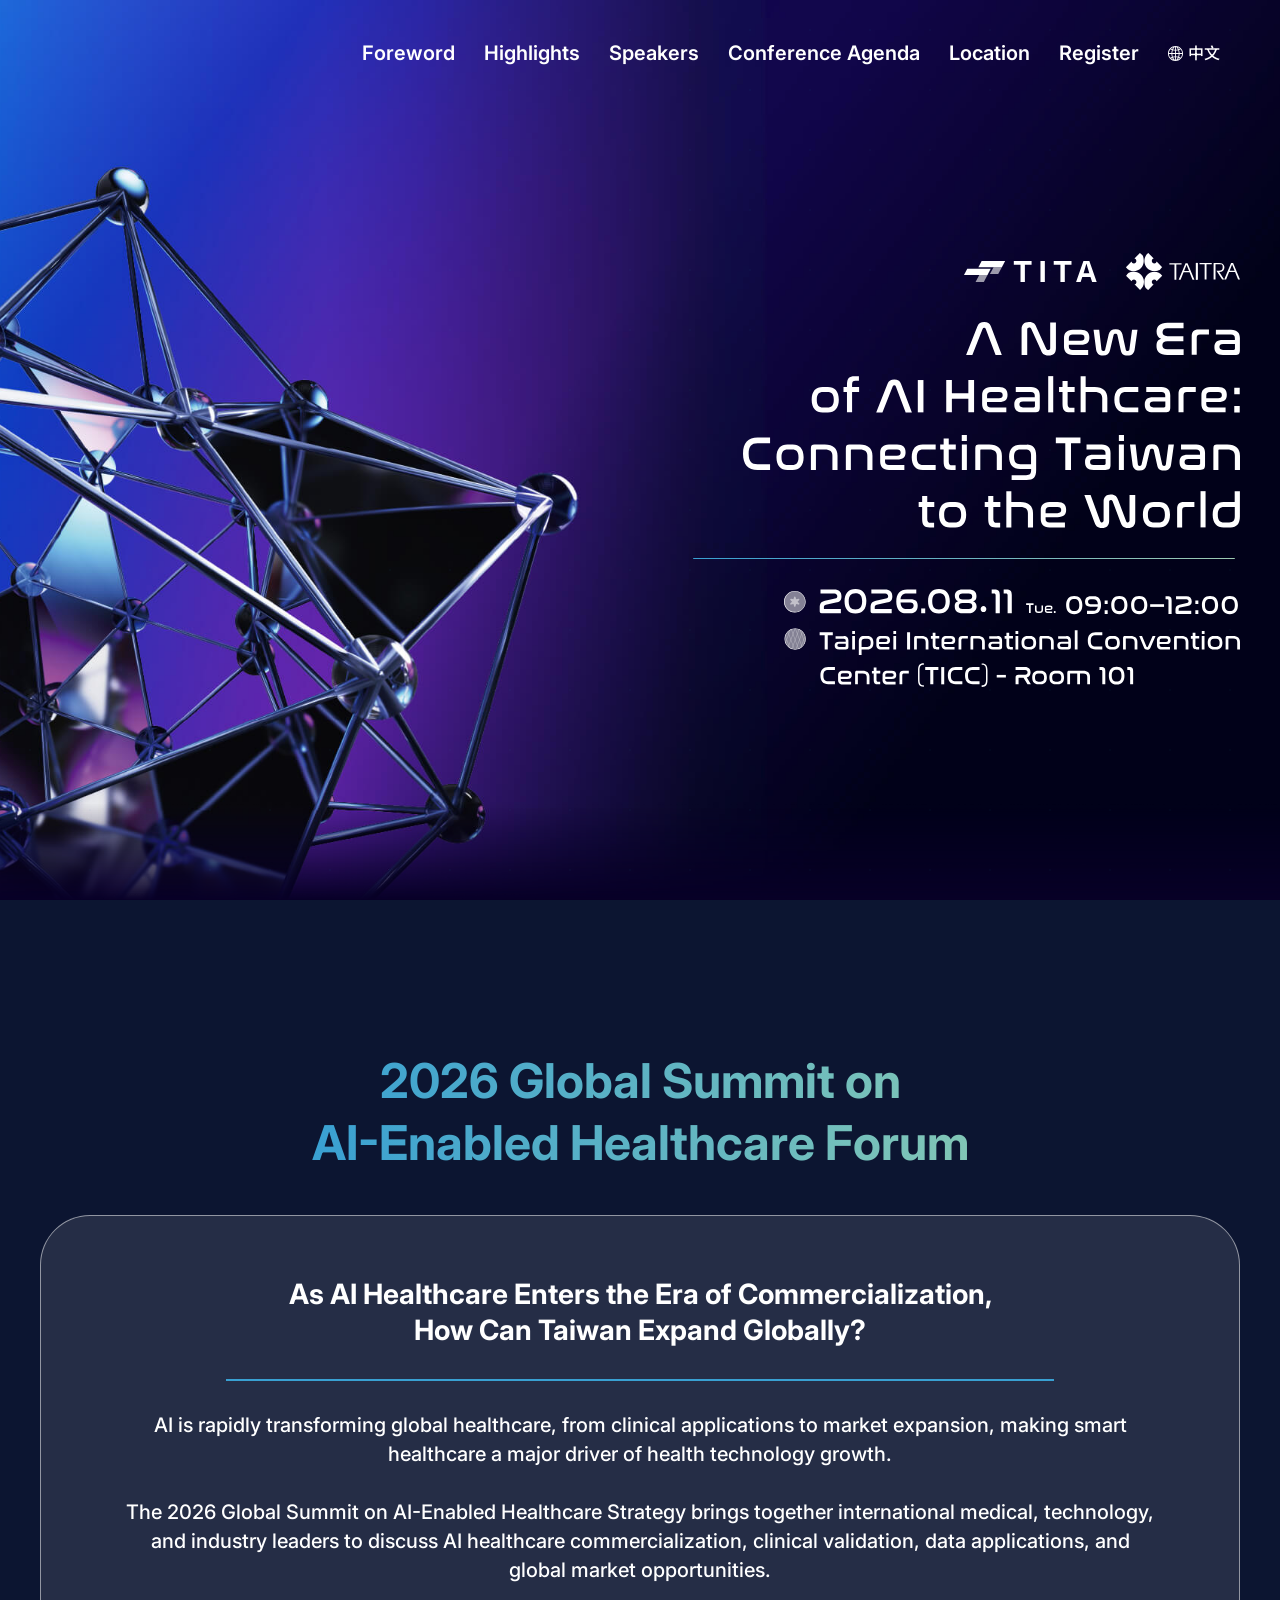
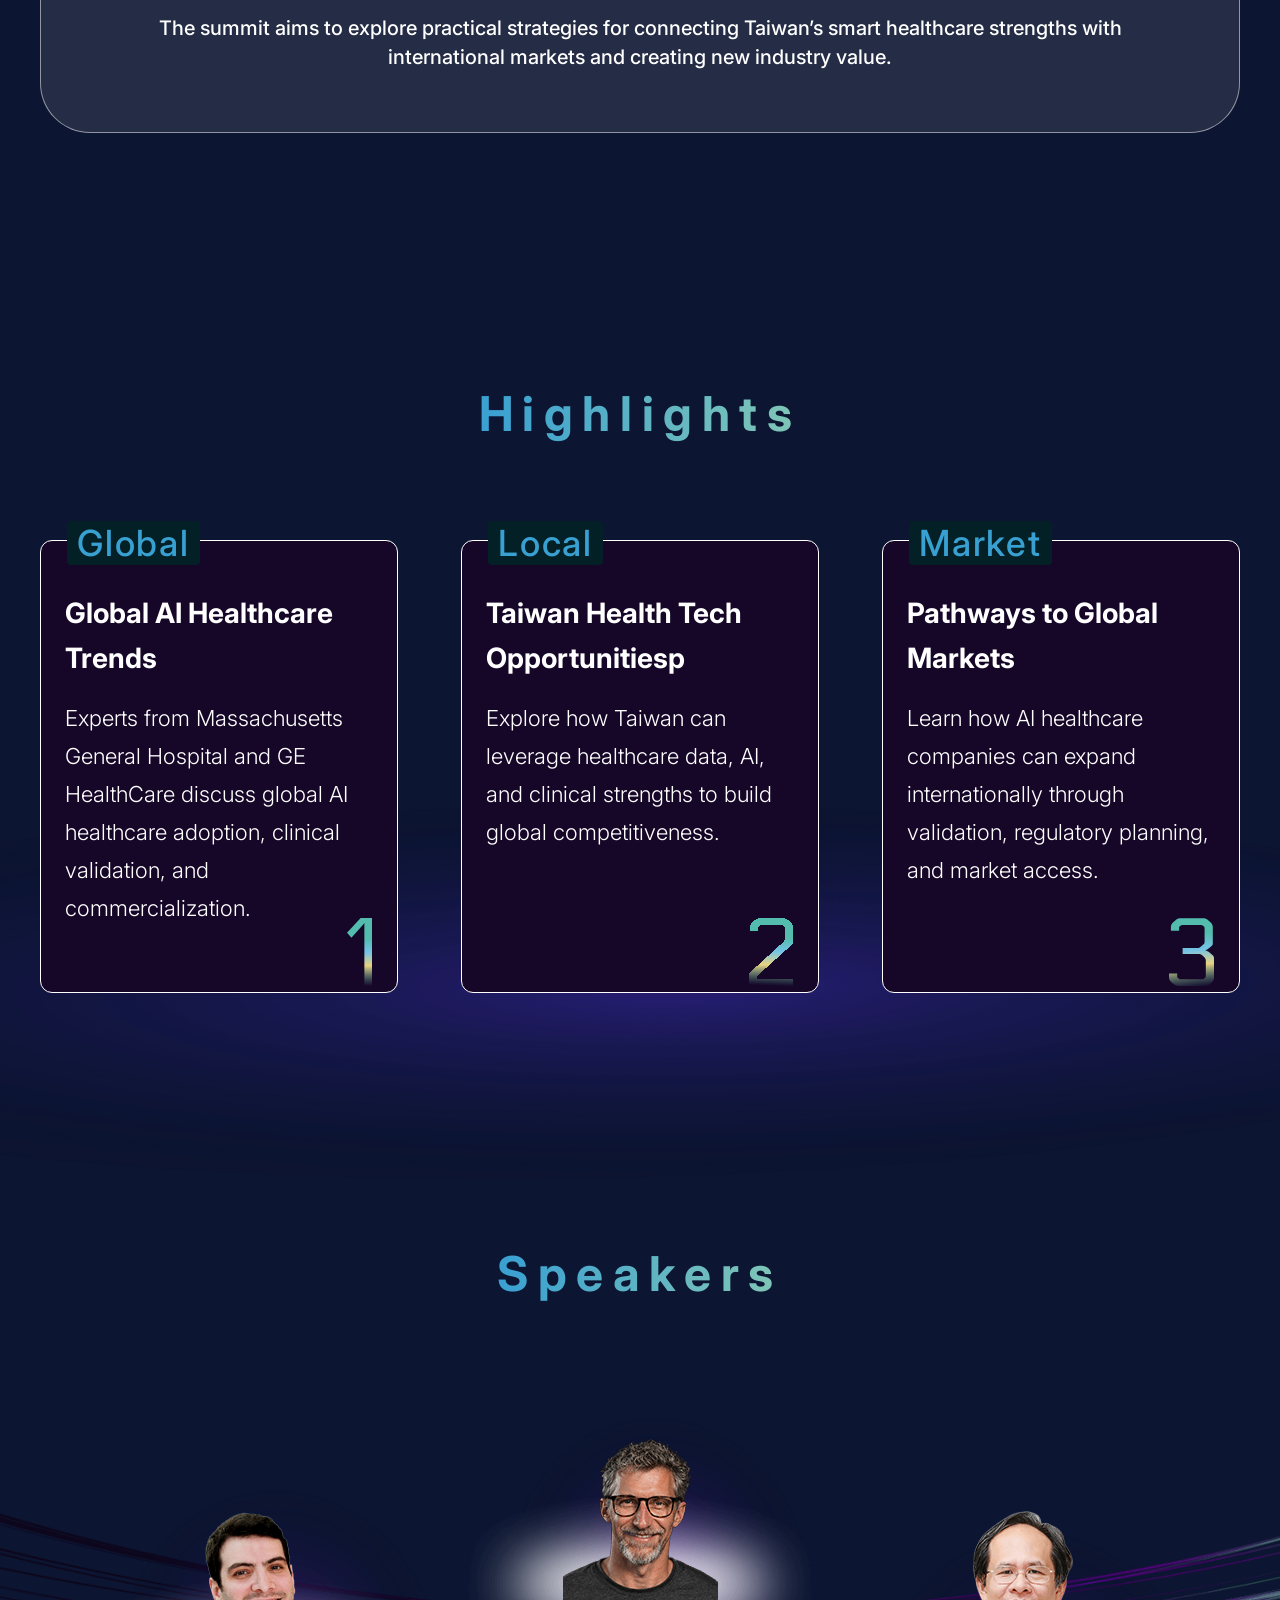
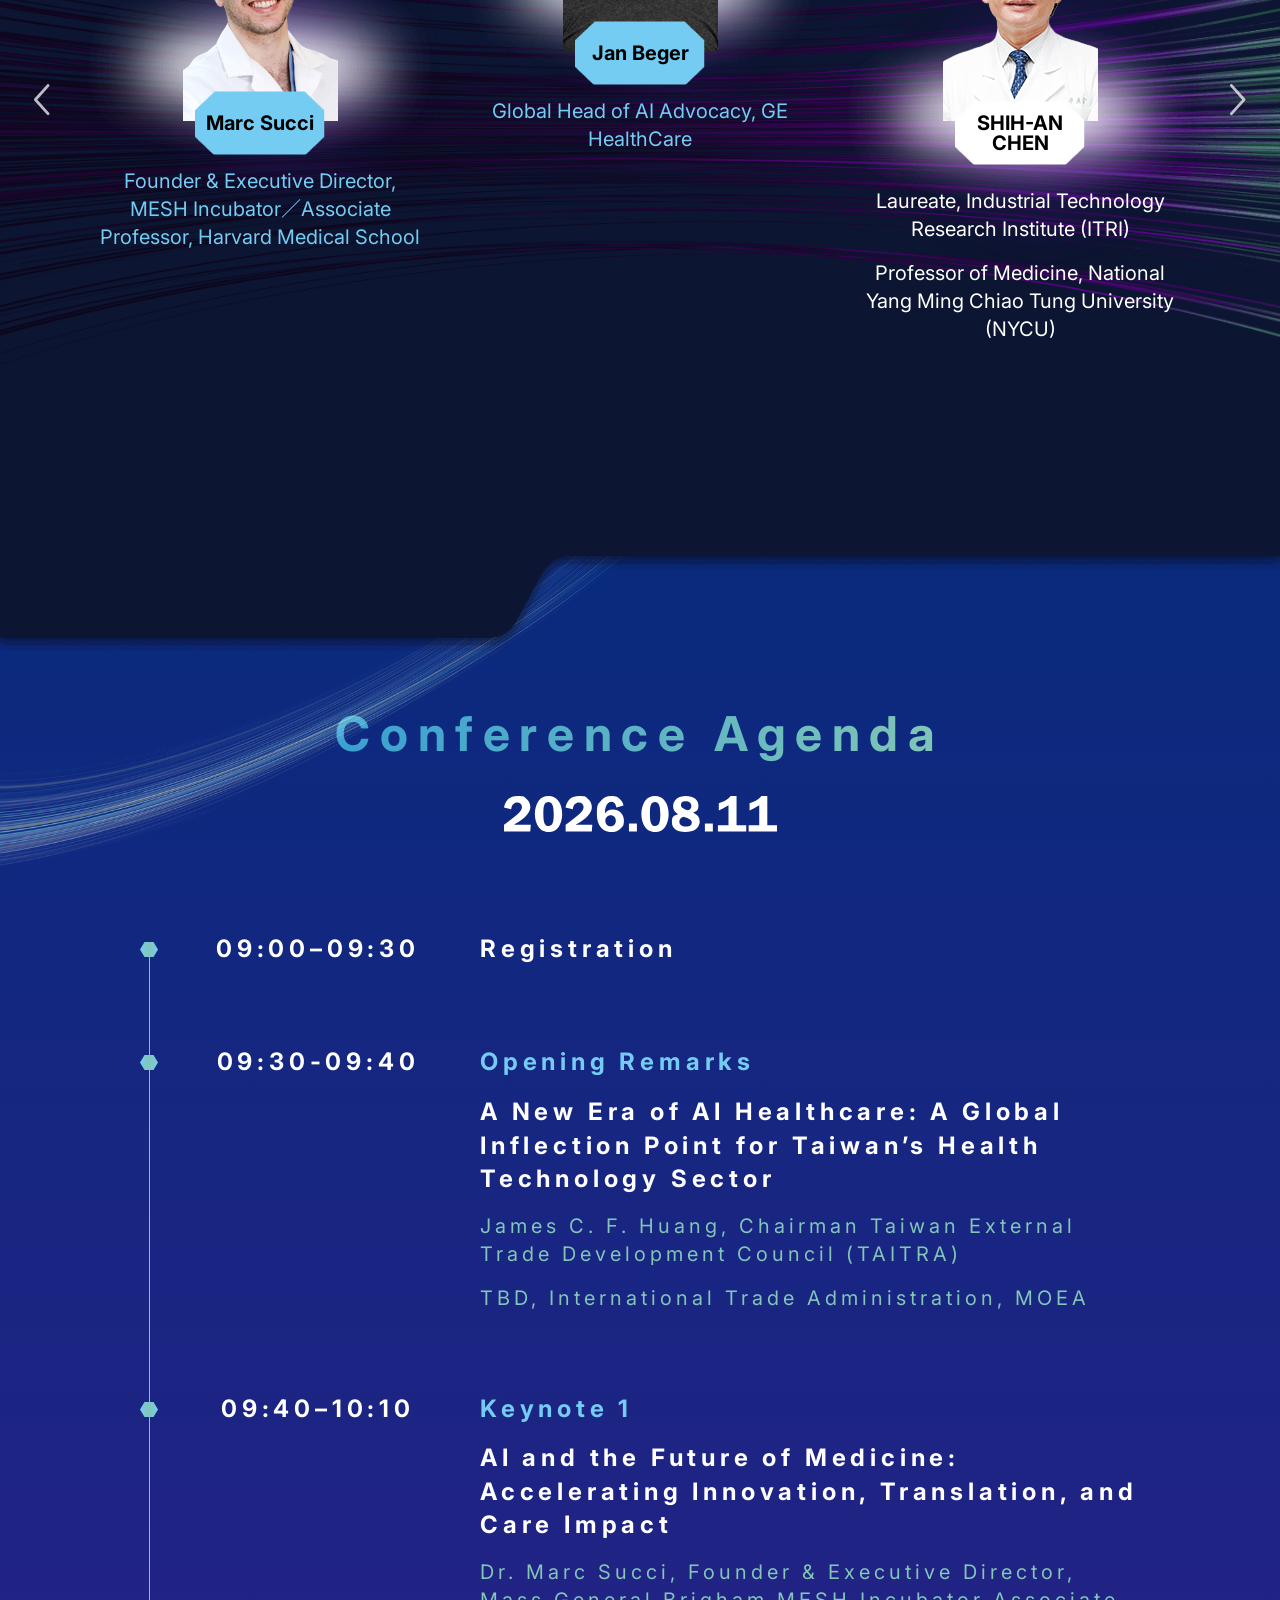
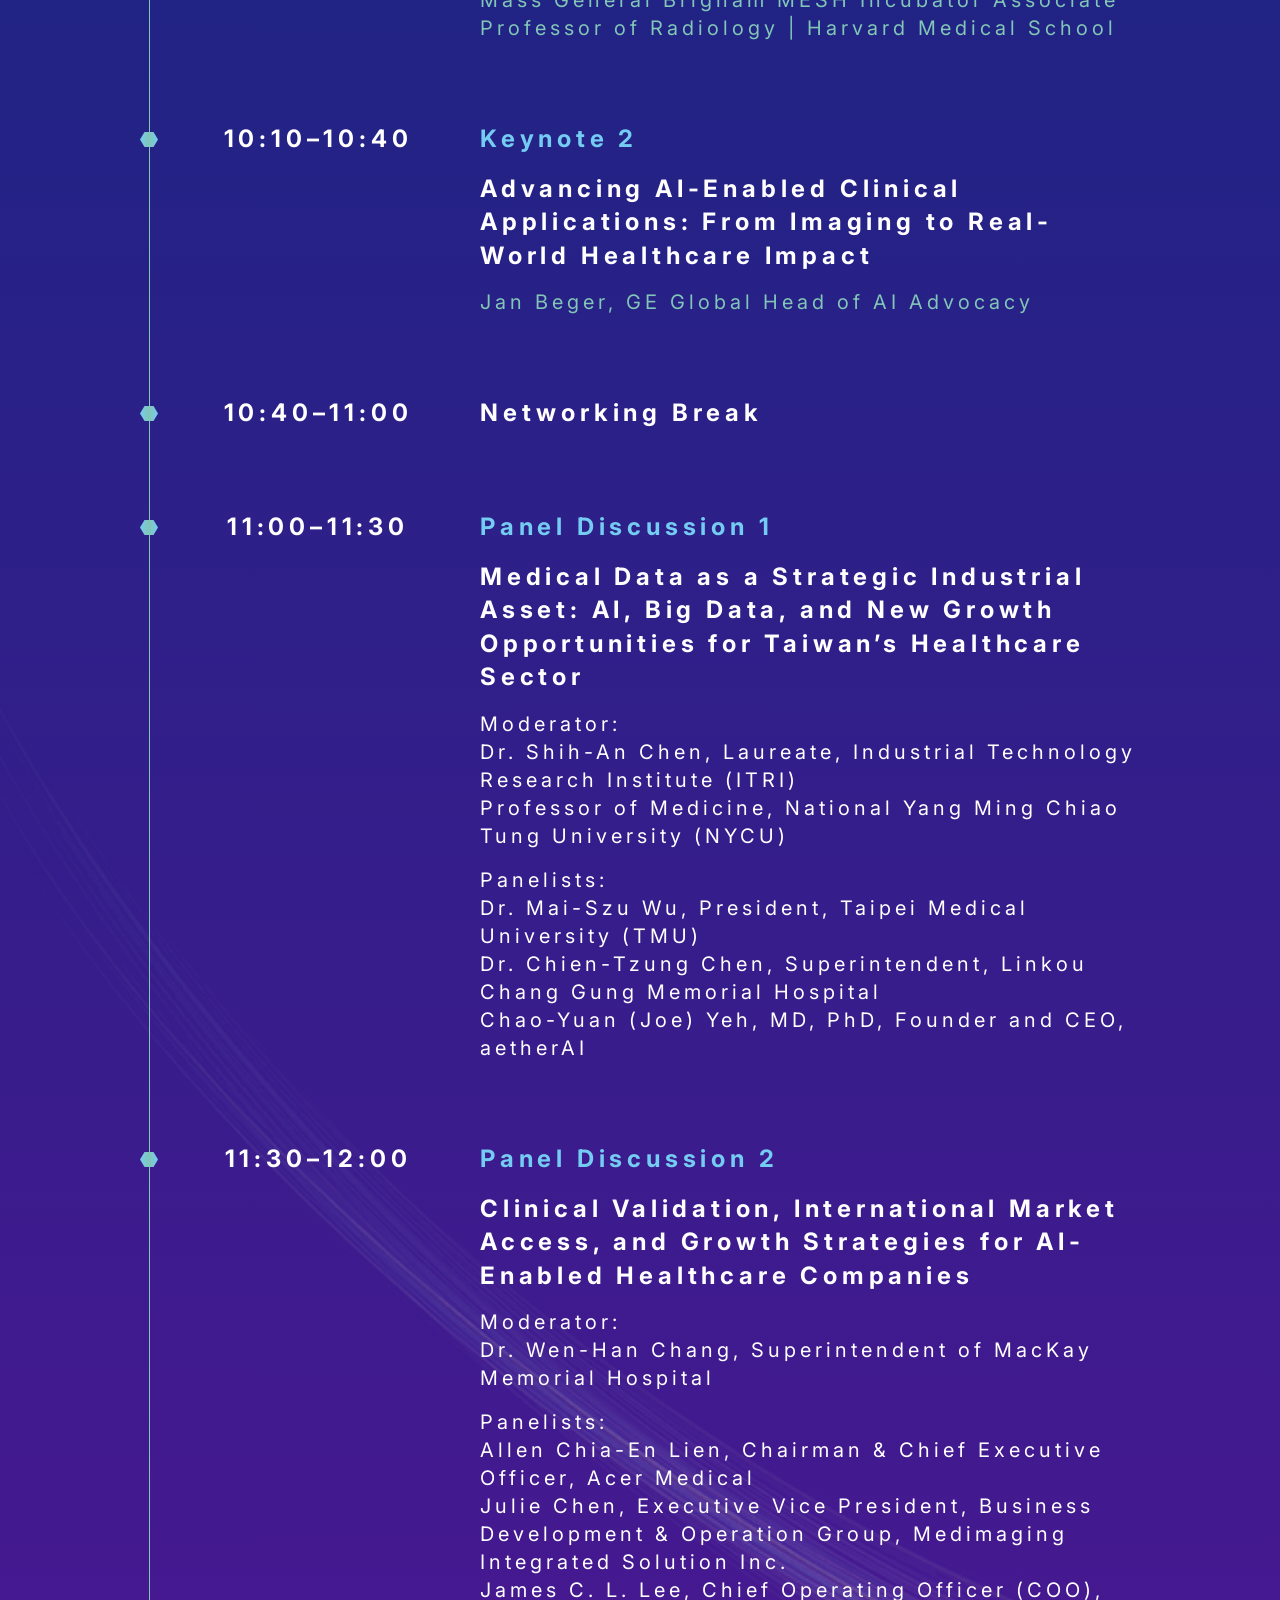
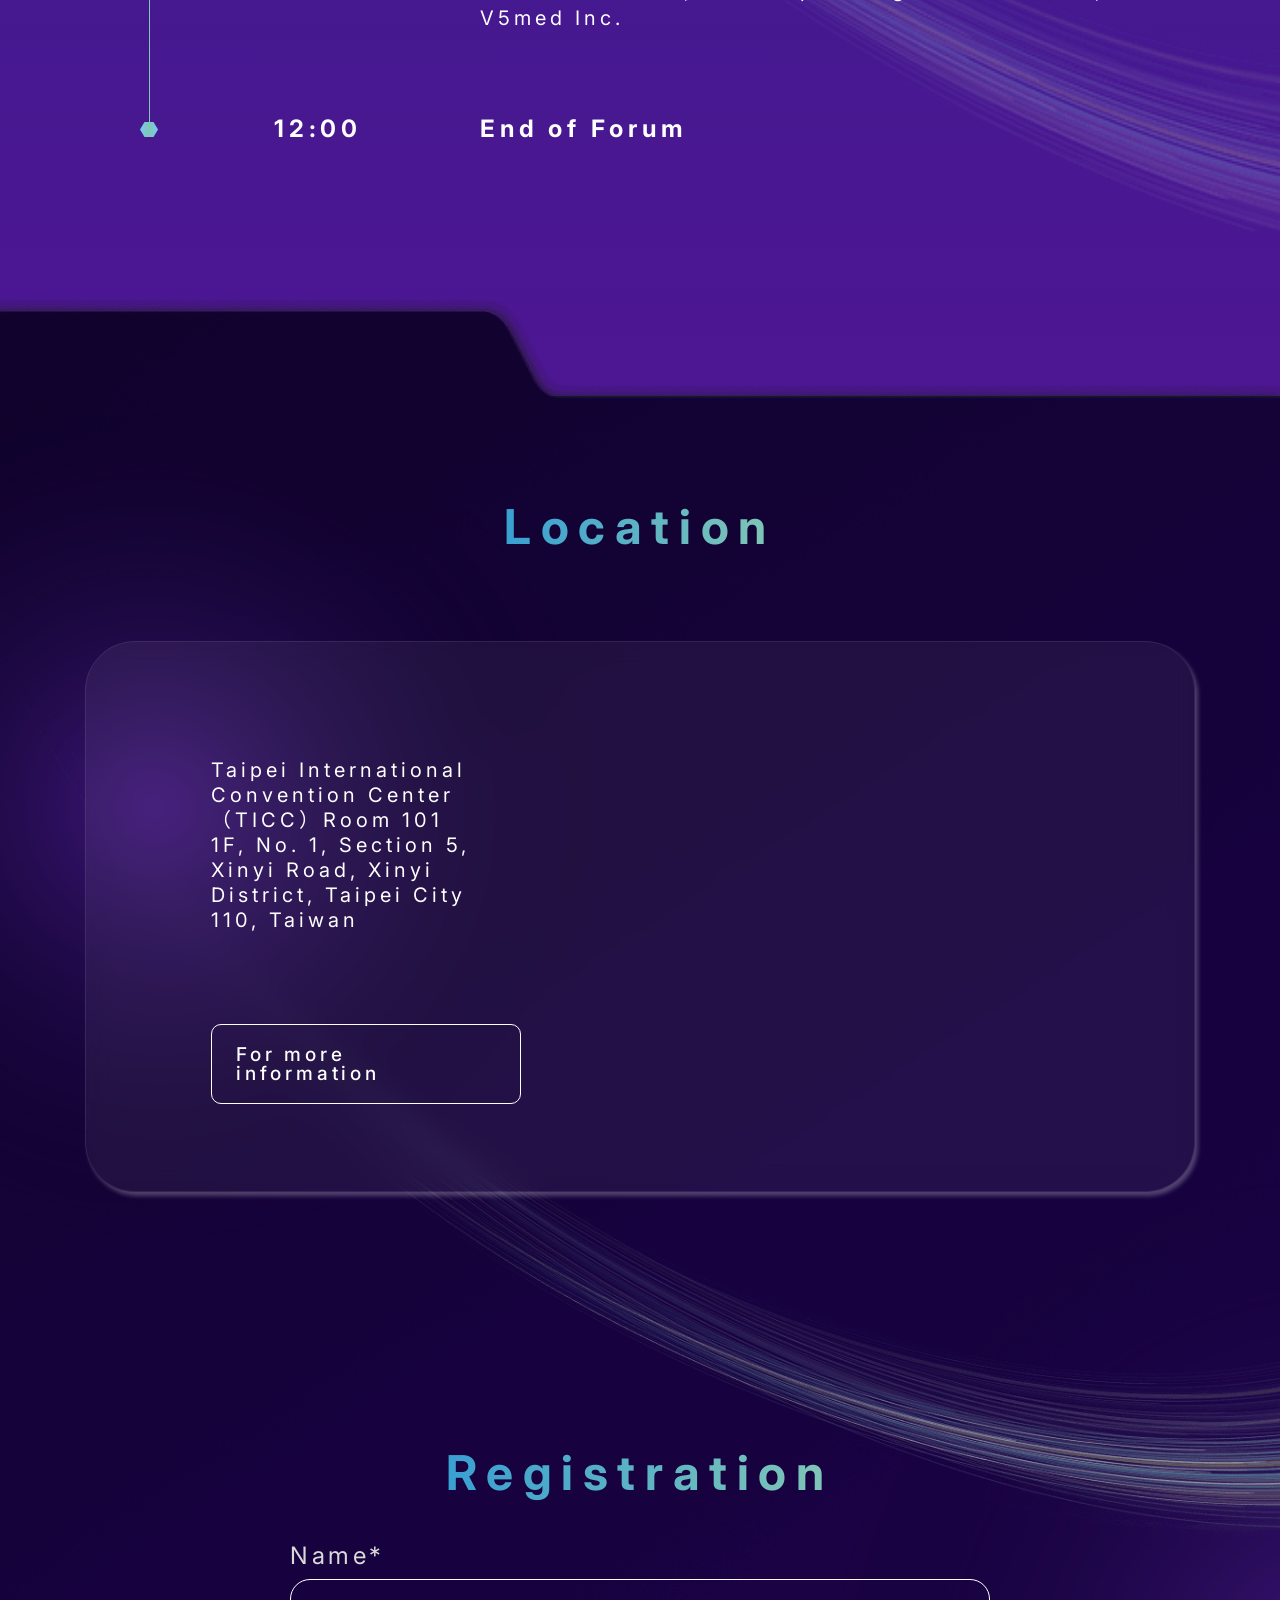
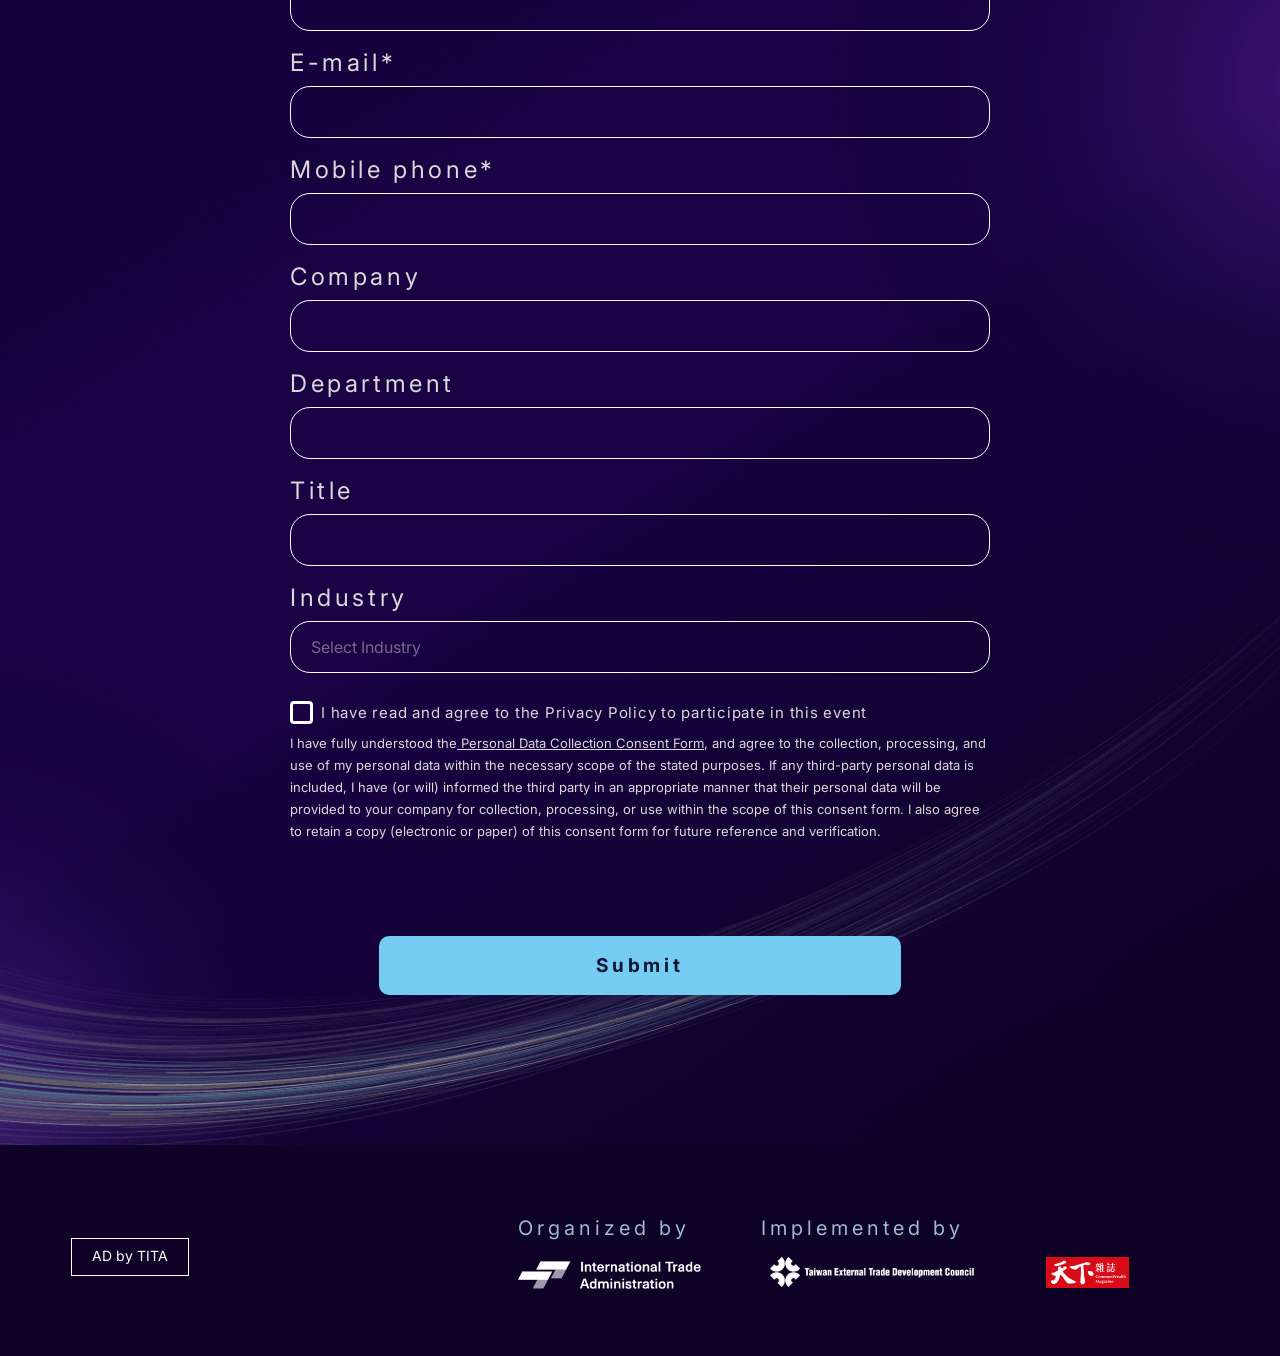
==== commit 00d188fb: "更新講者、議題" ====
--- a/en/index.html
+++ b/en/index.html
@@ -24,7 +24,7 @@
     />
     <meta
       property="og:image"
-      content="https://project.cw.com.tw/2026globalaihealth/en/assets/image/og-image-en.png"
+      content="https://project.cw.com.tw/2026globalaihealth/en/assets/image/og-image-en.jpg"
     />
     <meta
       property="og:site_name"
@@ -433,13 +433,11 @@
               <div class="avatar">
                 <img src="./assets/image/speaker-1.png" alt="" />
               </div>
-              <h3>
-                James C. F.
-                <p>Huang</p>
-              </h3>
-              <div class="title">
+              <h3 class="point">Marc Succi</h3>
+              <div class="title point">
                 <p>
-                  Chairman, Taiwan External Trade Development Council (TAITRA)
+                  Founder & Executive Director, MESH Incubator／Associate
+                  Professor, Harvard Medical School
                 </p>
               </div>
             </div>
@@ -447,41 +445,31 @@
               <div class="avatar">
                 <img src="./assets/image/speaker-2.png" alt="" />
               </div>
-              <h3 class="point">
-                Dr. Marc
-                <p>Succi</p>
-              </h3>
+              <h3 class="point">Jan Beger</h3>
               <div class="title point">
-                <p>
-                  Founder & Executive Director, Mass General Brigham MESH
-                  Incubator and Associate Professor of Radiology, Harvard
-                  Medical School
-                </p>
+                <p>Global Head of AI Advocacy, GE HealthCare</p>
               </div>
             </div>
             <div class="speaker-slide" data-speaker="3">
               <div class="avatar">
                 <img src="./assets/image/speaker-3.png" alt="" />
               </div>
-              <h3 class="point">Jan Beger</h3>
-              <div class="title point">
-                <p>President,</p>
-                <p>GE Global Head of AI Advocacy</p>
+              <h3>SHIH-AN<br />CHEN</h3>
+              <div class="title">
+                <p>Laureate, Industrial Technology Research Institute (ITRI)</p>
+                <p>
+                  Professor of Medicine, National Yang Ming Chiao Tung
+                  University (NYCU)
+                </p>
               </div>
             </div>
             <div class="speaker-slide" data-speaker="4">
               <div class="avatar">
                 <img src="./assets/image/speaker-4.png" alt="" />
               </div>
-              <h3>
-                Dr. Shih-An
-                <p>Chen</p>
-              </h3>
+              <h3>MAISZU WU</h3>
               <div class="title">
-                <p>Managing Director,</p>
-                <p>
-                  Honorary Superintendent, Taichung Veterans General Hospital
-                </p>
+                <p>President, Taipei Medical University (TMU)</p>
               </div>
             </div>
             <div class="speaker-slide" data-speaker="5">
@@ -489,89 +477,61 @@
                 <img src="./assets/image/speaker-5.png" alt="" />
               </div>
               <h3>
-                Dr. Mai-Szu
-                <p>Wu</p>
-              </h3>
-              <div class="title">
-                <p>President,</p>
-                <p>Taipei Medical University (TMU)</p>
-              </div>
-            </div>
-            <div class="speaker-slide" data-speaker="6">
-              <div class="avatar">
-                <img src="./assets/image/speaker-6.png" alt="" />
-              </div>
-              <h3>
-                Dr. Chen,
-                <p>Chien-Tzung</p>
+                CHIEN-TZUNG
+                <p>CHEN</p>
               </h3>
               <div class="title">
                 <p>Superintendent,</p>
                 <p>Linkou Chang Gung Memorial Hospital</p>
               </div>
             </div>
+            <div class="speaker-slide" data-speaker="6">
+              <div class="avatar">
+                <img src="./assets/image/speaker-6.png" alt="" />
+              </div>
+              <h3>JOE YEH</h3>
+              <div class="title">
+                <p>CEO, aetherAI Co., Ltd.</p>
+              </div>
+            </div>
+
             <div class="speaker-slide" data-speaker="7">
               <div class="avatar">
                 <img src="./assets/image/speaker-7.png" alt="" />
               </div>
               <h3>
-                Chao-Yuan
-                <p>(Joe) Yeh</p>
+                WEN-HAN
+                <p>CHANG</p>
               </h3>
               <div class="title">
-                <p>MD, PhD,</p>
-                <p>Founder and CEO, aetherAI</p>
-              </div>
-            </div>
-
+                <p>Superintendent / DRPH, MacKay Memorial Hospital</p>
+              </div>
+            </div>
             <div class="speaker-slide" data-speaker="8">
               <div class="avatar">
                 <img src="./assets/image/speaker-8.png" alt="" />
               </div>
-              <h3>
-                Dr. Wen-Han
-                <p>Chang</p>
-              </h3>
+              <h3>Allen Lien</h3>
               <div class="title">
-                <p>Superintendent of MacKay Memorial Hospital</p>
+                <p>Chairman & Chief Executive Officer, Acer Medical Inc.</p>
               </div>
             </div>
             <div class="speaker-slide" data-speaker="9">
               <div class="avatar">
                 <img src="./assets/image/speaker-9.png" alt="" />
               </div>
-              <h3>
-                Allen Chia-En
-                <p>Lien</p>
-              </h3>
+              <h3>JULIE CHEN</h3>
               <div class="title">
-                <p>Chairman & Chief Executive Officer,</p>
-                <p>Acer Medical</p>
+                <p>EVP, Medimaging Integrated Solution Inc.</p>
               </div>
             </div>
             <div class="speaker-slide" data-speaker="10">
               <div class="avatar">
                 <img src="./assets/image/speaker-10.png" alt="" />
               </div>
-              <h3>Julie Chen</h3>
+              <h3>James Lee</h3>
               <div class="title">
-                <p>
-                  Executive Vice President, Business Development & Operation
-                  Group, Medimaging Integrated Solution Inc.
-                </p>
-              </div>
-            </div>
-            <div class="speaker-slide" data-speaker="11">
-              <div class="avatar">
-                <img src="./assets/image/speaker-11.png" alt="" />
-              </div>
-              <h3>
-                James C. L.
-                <p>Lee</p>
-              </h3>
-              <div class="title">
-                <p>Chief Operating Officer (COO),</p>
-                <p>V5med Inc.</p>
+                <p>Chief Operating Officer, V5med Inc.</p>
               </div>
             </div>
           </div>
@@ -650,11 +610,11 @@
                 A New Era of AI Healthcare: A Global Inflection Point for
                 Taiwan’s Health Technology Sector
               </p>
-              <p class="speaker" data-aos="fade-up" data-aos-offset="100">
-                James C. F. Huang, Chairman, Taiwan External Trade Development
+              <p class="speaker point" data-aos="fade-up" data-aos-offset="100">
+                James C. F. Huang, Chairman Taiwan External Trade Development
                 Council (TAITRA)
               </p>
-              <p class="speaker" data-aos="fade-up" data-aos-offset="100">
+              <p class="speaker point" data-aos="fade-up" data-aos-offset="100">
                 TBD, International Trade Administration, MOEA
               </p>
             </div>
@@ -671,13 +631,13 @@
                 >Keynote 1</span
               >
               <p class="talk-title" data-aos="fade-up" data-aos-offset="100">
-                AI and the Future of Medicine: Accelerating Innovation,<br />
+                AI and the Future of Medicine: Accelerating Innovation,
                 Translation, and Care Impact
               </p>
               <p class="speaker point" data-aos="fade-up" data-aos-offset="100">
-                Dr. Marc Succi｜Founder & Executive Director, <br />Mass General
-                Brigham MESH Incubator Associate Professor of Radiology,
-                <br />Harvard Medical School
+                Dr. Marc Succi, Founder & Executive Director, Mass General
+                Brigham MESH Incubator Associate Professor of Radiology |
+                Harvard Medical School
               </p>
             </div>
           </li>
@@ -696,7 +656,7 @@
                 Real-World Healthcare Impact
               </p>
               <p class="speaker point" data-aos="fade-up" data-aos-offset="100">
-                Jan Beger｜GE Global Head of AI Advocacy
+                Jan Beger, GE Global Head of AI Advocacy
               </p>
             </div>
           </li>
@@ -727,8 +687,9 @@
                 New Growth Opportunities for Taiwan’s Healthcare Sector
               </p>
               <p class="speaker" data-aos="fade-up" data-aos-offset="100">
-                Moderator:<br />Dr. Shih-An Chen, Honorary Superintendent,
-                Taichung Veterans General Hospital
+                Moderator:<br />Dr. Shih-An Chen, Laureate, Industrial
+                Technology Research Institute (ITRI)<br />Professor of Medicine,
+                National Yang Ming Chiao Tung University (NYCU)
               </p>
               <p class="speaker" data-aos="fade-up" data-aos-offset="100">
                 Panelists:<br />Dr. Mai-Szu Wu, President, Taipei Medical
@@ -749,8 +710,8 @@
                 >Panel Discussion 2</span
               >
               <p class="talk-title" data-aos="fade-up" data-aos-offset="100">
-                Clinical Validation, International Market Access, <br />and
-                Growth Strategies for AI-Enabled Healthcare Companies
+                Clinical Validation, International Market Access, and Growth
+                Strategies for AI-Enabled Healthcare Companies
               </p>
               <p class="speaker" data-aos="fade-up" data-aos-offset="100">
                 Moderator:<br />Dr. Wen-Han Chang, Superintendent of MacKay
@@ -759,9 +720,9 @@
               <p class="speaker" data-aos="fade-up" data-aos-offset="100">
                 Panelists:<br />Allen Chia-En Lien, Chairman & Chief Executive
                 Officer, Acer Medical <br />Julie Chen, Executive Vice
-                President, Business Development & Operation Group,
-                <br />Medimaging Integrated Solution Inc. <br />James C. L. Lee,
-                Chief Operating Officer (COO), V5med Inc.
+                President, Business Development & Operation Group, Medimaging
+                Integrated Solution Inc. <br />James C. L. Lee, Chief Operating
+                Officer (COO), V5med Inc.
               </p>
             </div>
           </li>
@@ -832,7 +793,7 @@
                 </div>
               </div>
               <div class="map-placeholder">
-                å<iframe
+                <iframe
                   src="https://www.google.com/maps/embed?pb=!1m14!1m8!1m3!1d3615.0165562201637!2d121.5565139!3d25.0335122!3m2!1i1024!2i768!4f13.1!3m3!1m2!1s0x3442abb61ab3d33f%3A0xab0d0f7ac395bff4!2z5Y-w5YyX5ZyL6Zqb5pyD6K2w5Lit5b-DKFRJQ0Mp!5e0!3m2!1szh-TW!2stw!4v1781411531756!5m2!1szh-TW!2stw"
                   width="600"
                   height="450"
--- a/en/assets/css/style.css
+++ b/en/assets/css/style.css
@@ -5,7 +5,7 @@
   --card-bg: #0d2b27;
   --text-light: #e0f0ee;
   --text-muted: #7ab8b0;
-  --gold: #d4a843;
+  --gold: #75CCF3;
   --border: rgba(0, 201, 167, 0.2);
 }
 
@@ -207,7 +207,7 @@
   transition: color 0.2s;
 }
 nav .nav-list a:hover {
-  color: #d4a843;
+  color: #75CCF3;
 }
 nav .nav-list a.nav-lang {
   font-size: 16px;
@@ -299,7 +299,7 @@
     transition: color 0.2s, background 0.2s;
   }
   .mobile-menu a:hover {
-    color: #d4a843;
+    color: #75CCF3;
     background: rgba(255, 255, 255, 0.04);
   }
   .mobile-menu a.nav-lang {
@@ -821,7 +821,7 @@
 section.speakers .speaker-slide .title {
   font-size: 20px;
   color: #fff;
-  line-height: 34px;
+  line-height: 28px;
   position: relative;
   z-index: 1;
 }
@@ -1872,9 +1872,9 @@
 .speaker-popup .popup-body .details .bio {
   font-size: 20px;
   color: #000000;
-  line-height: 27px;
+  line-height: 32px;
   margin-top: 53px;
-  font-weight: 700;
+  /* font-weight: 700; */
 }
 @media (max-width: 991px) {
   .speaker-popup .popup-body .details .bio {
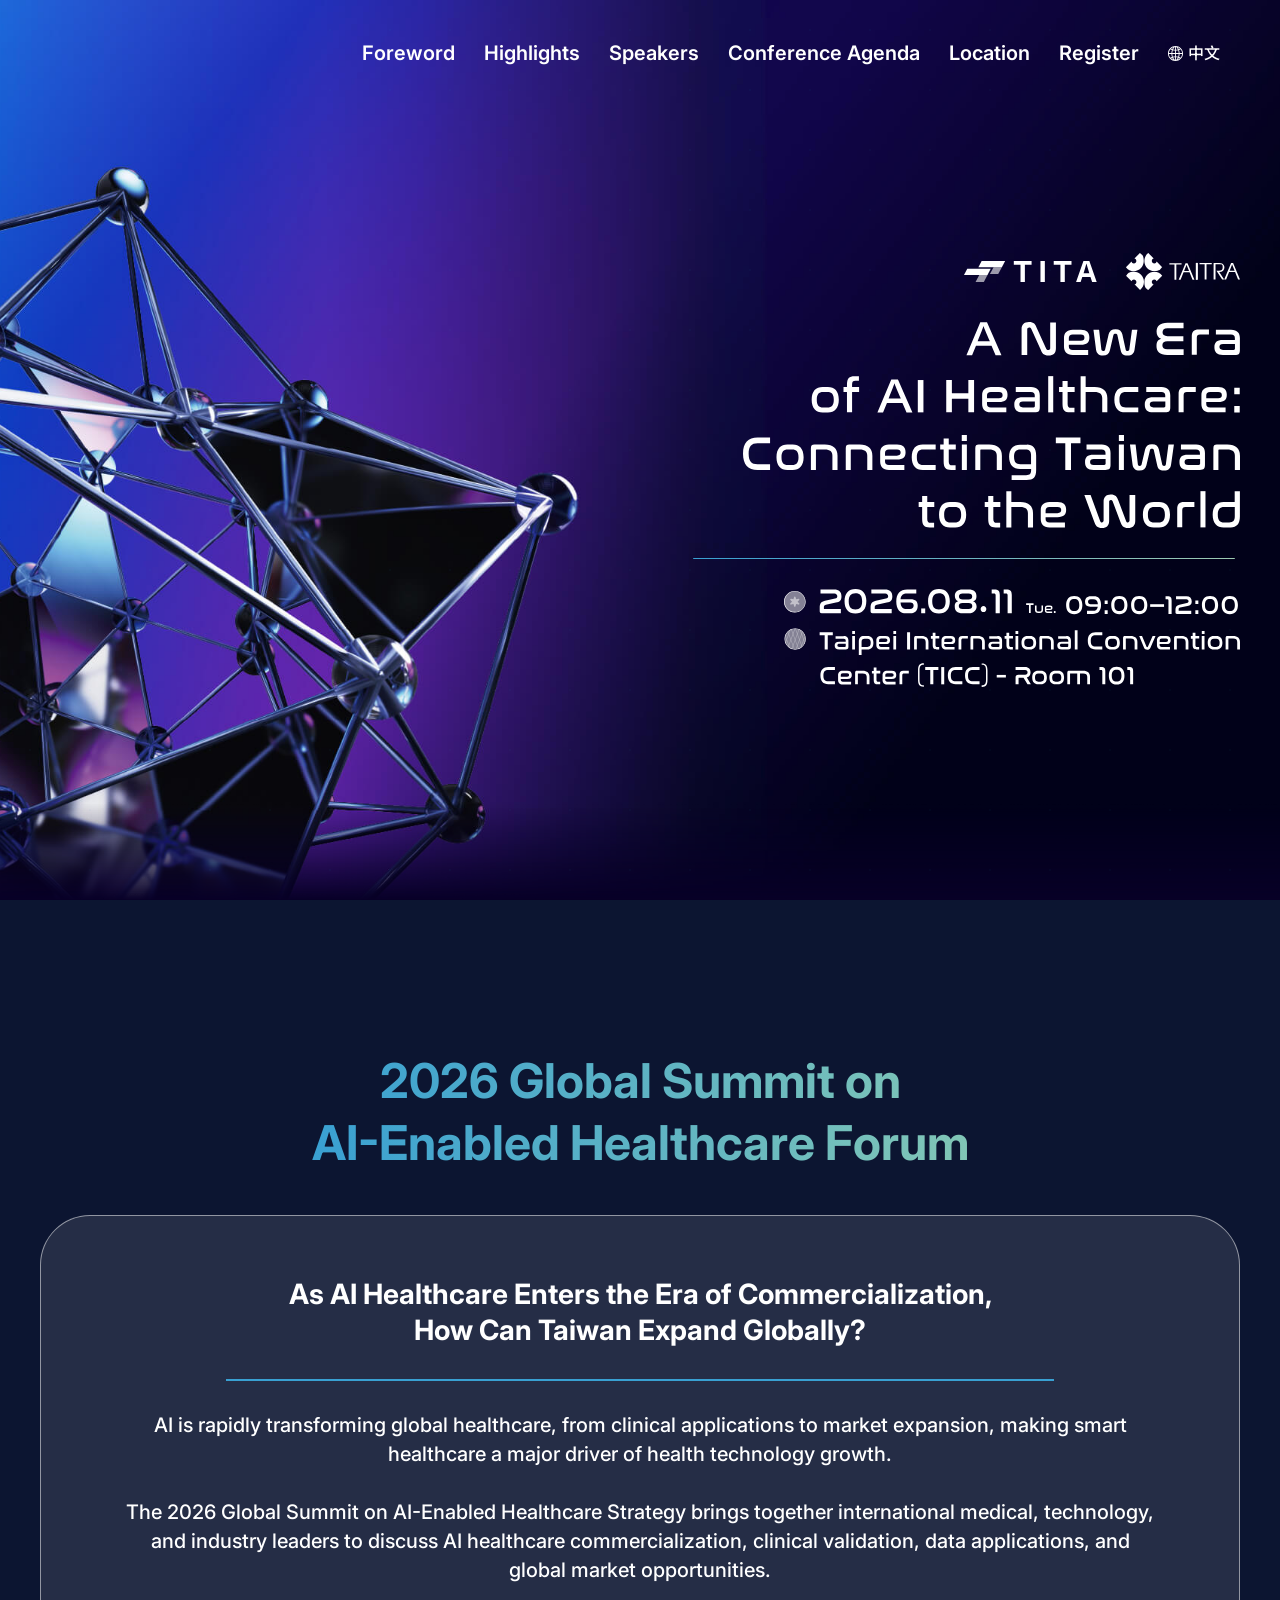
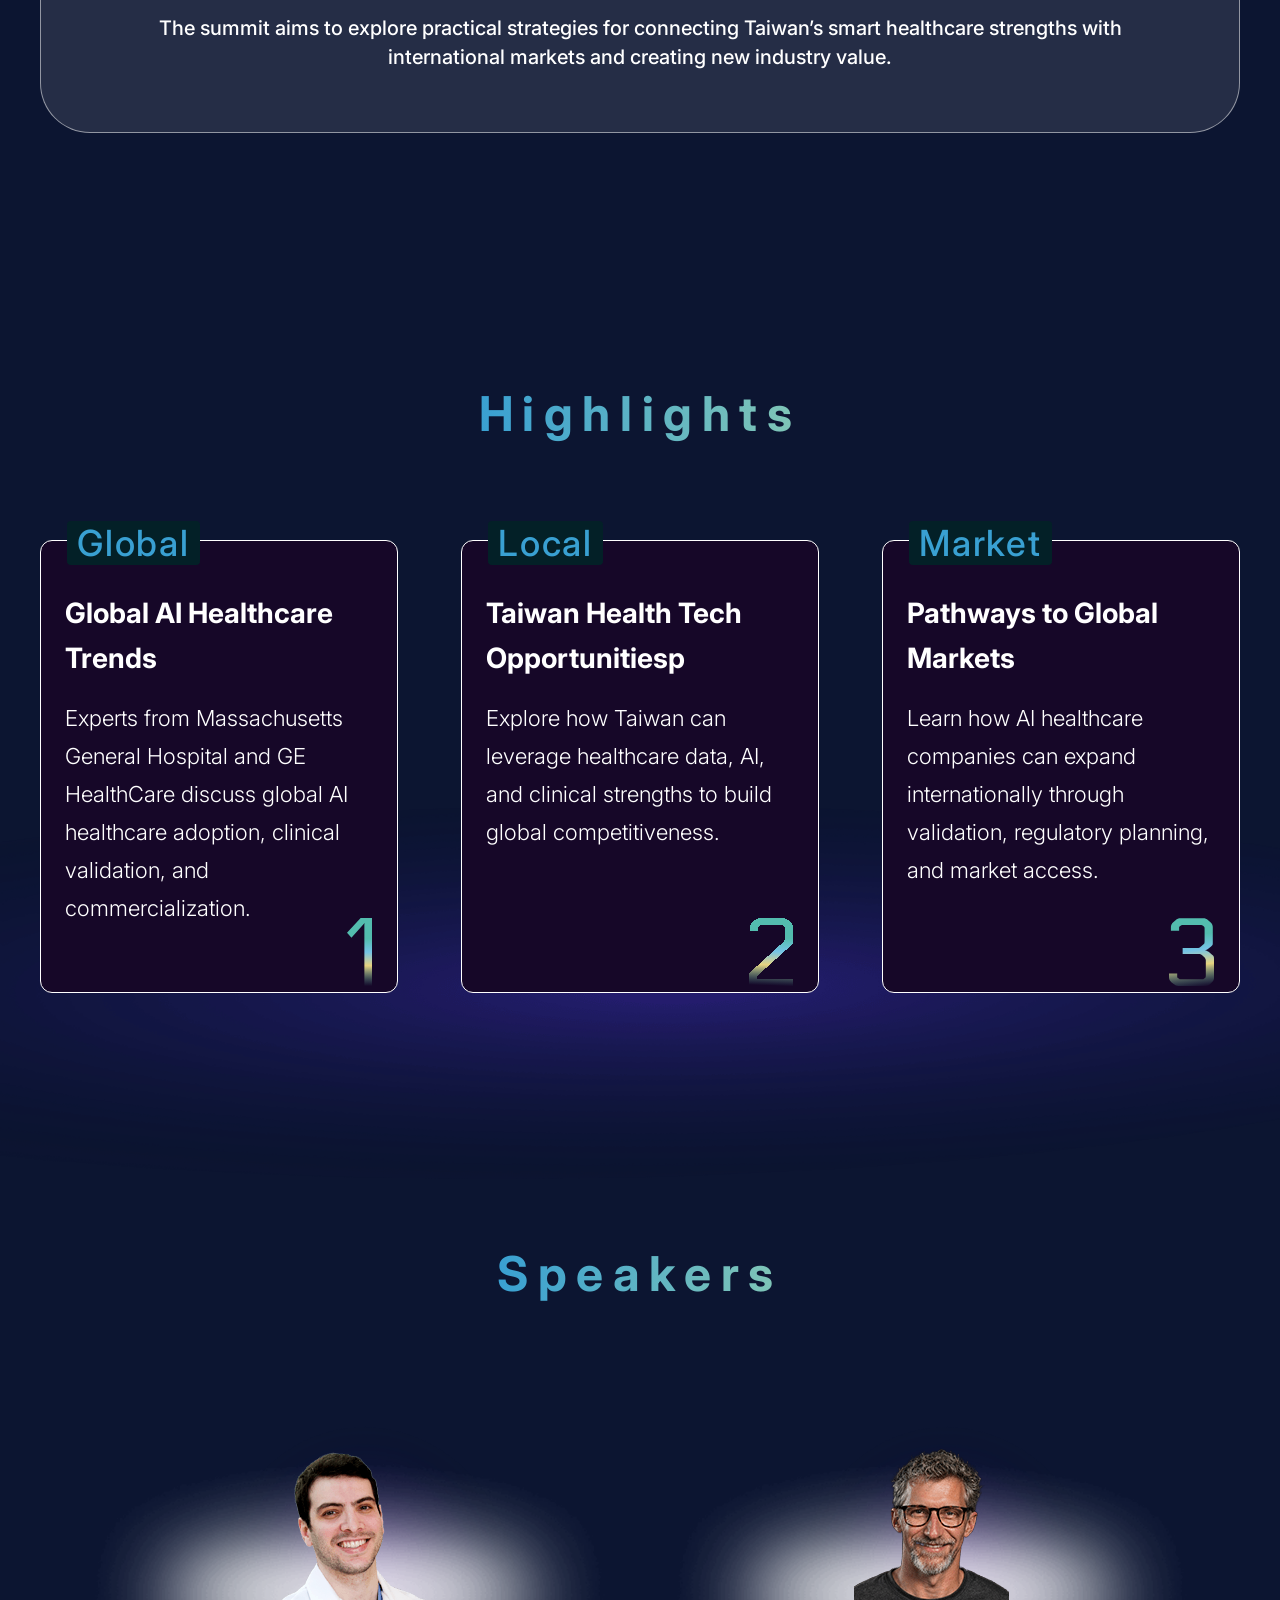
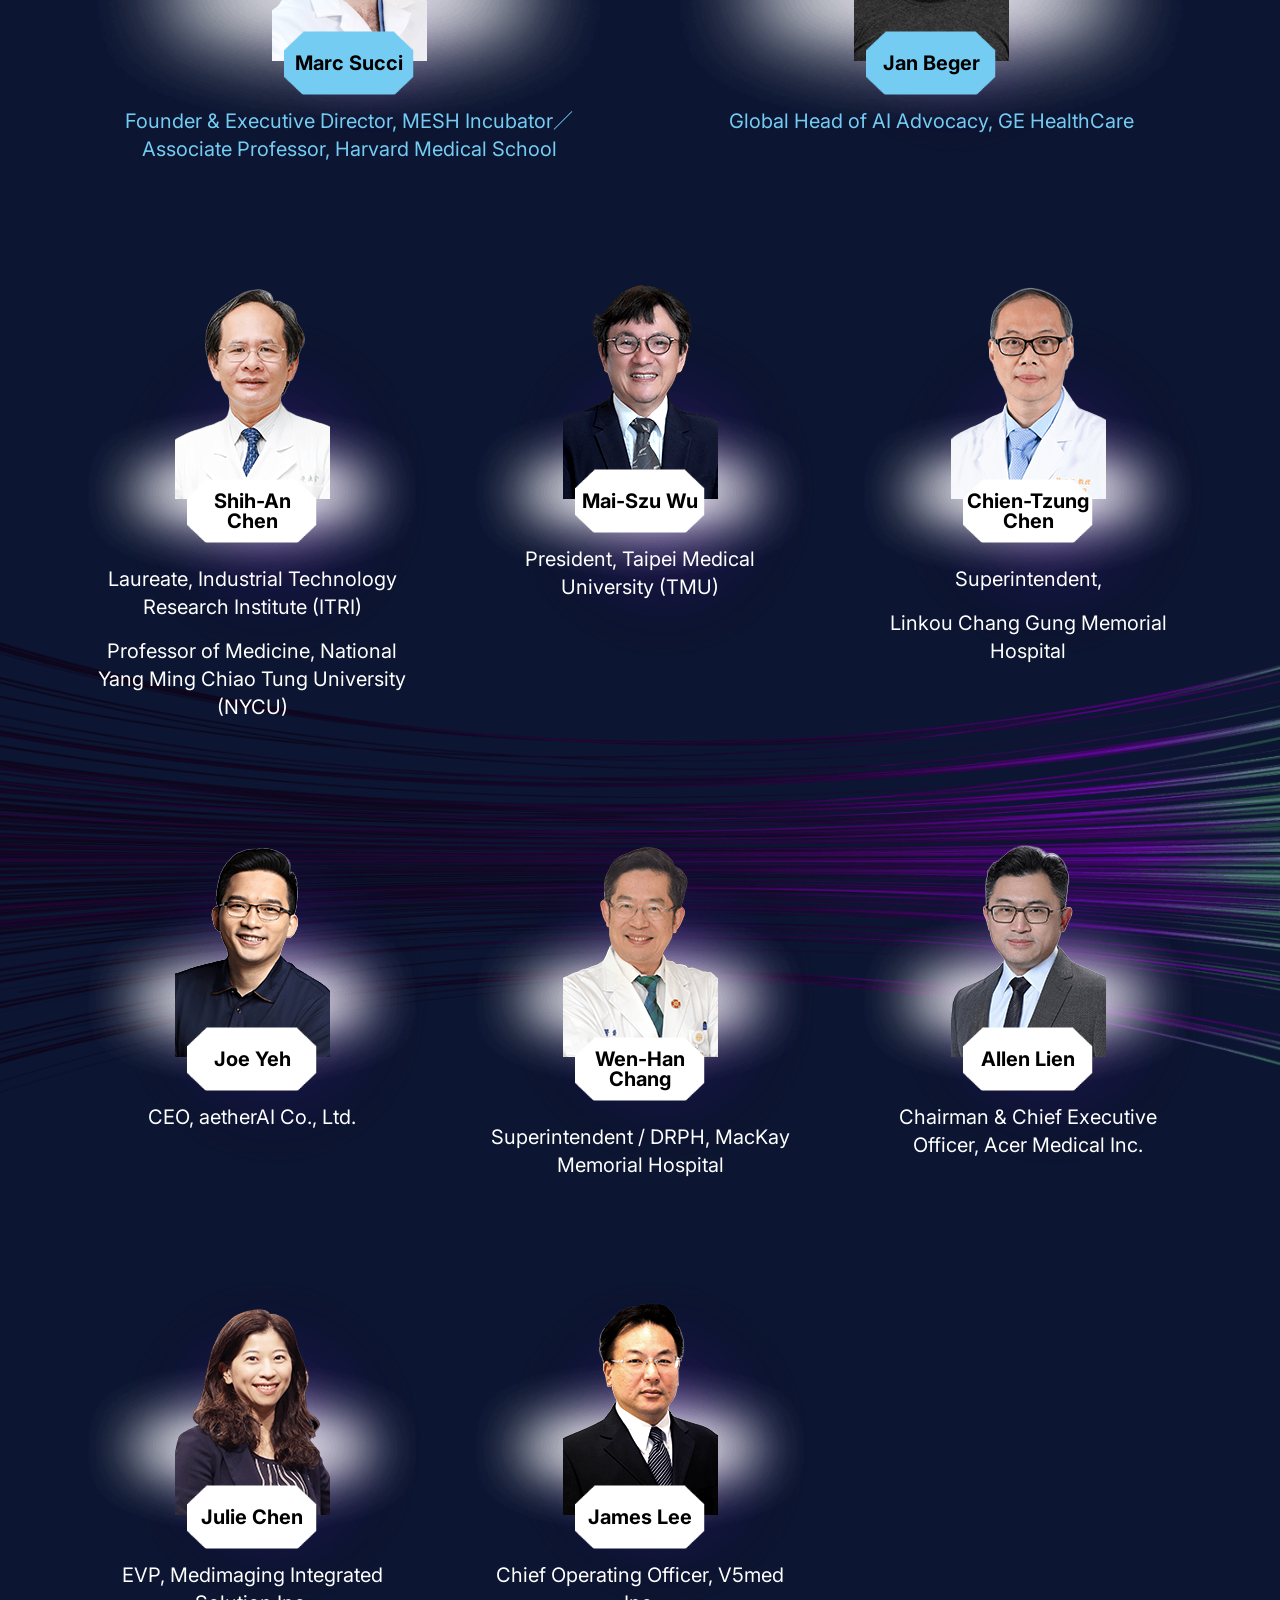
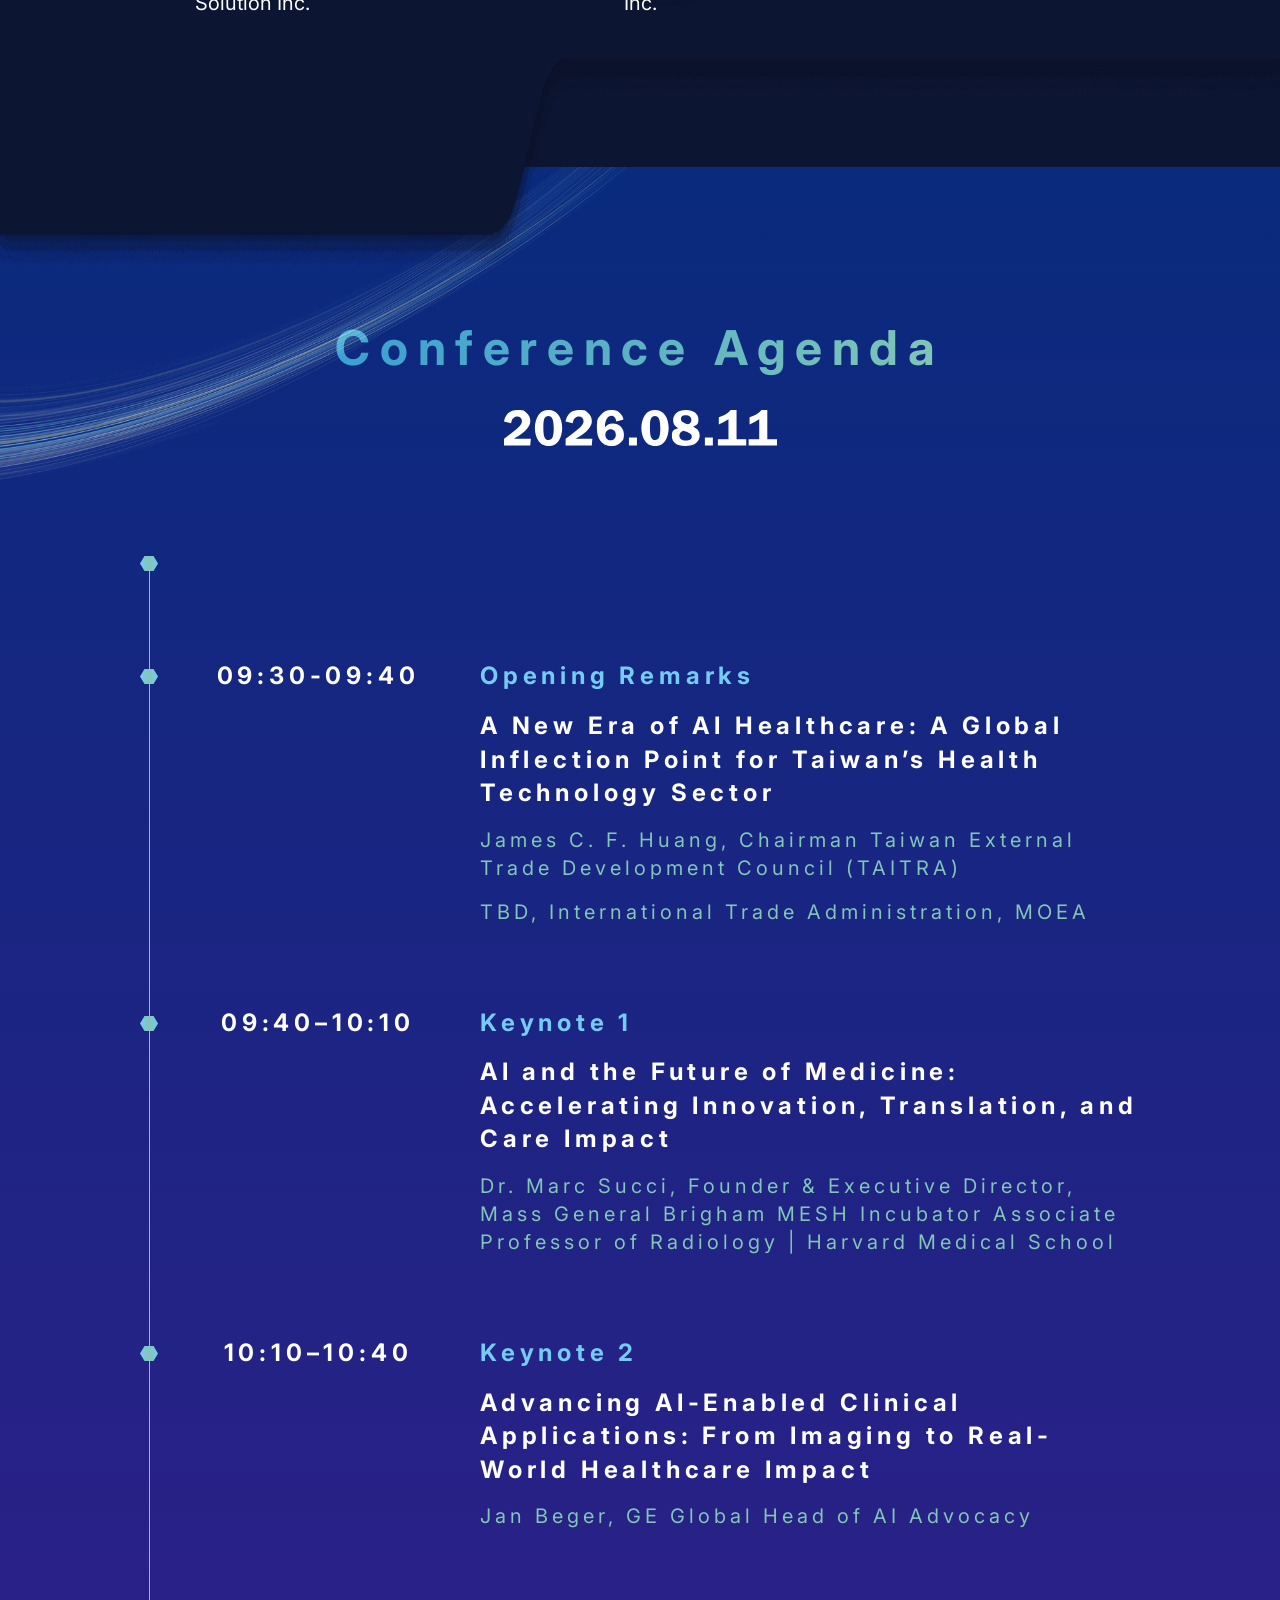
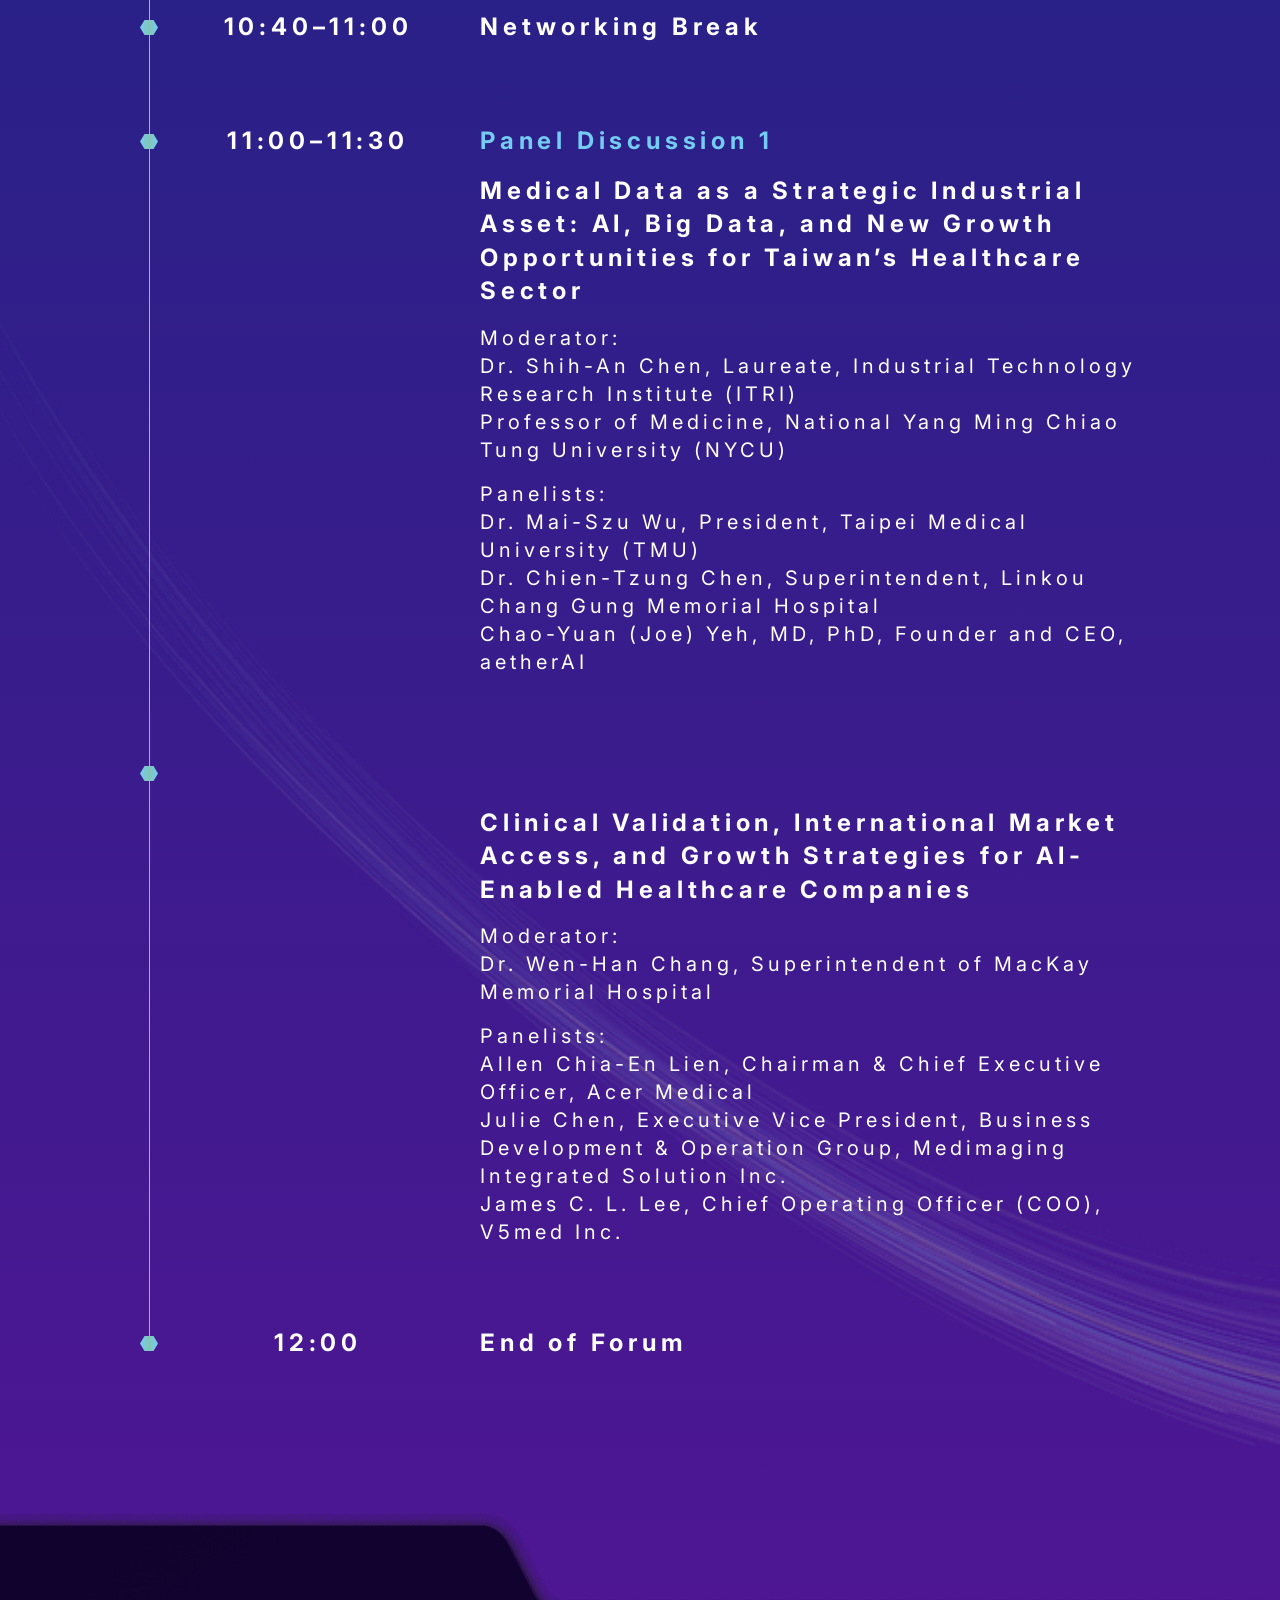
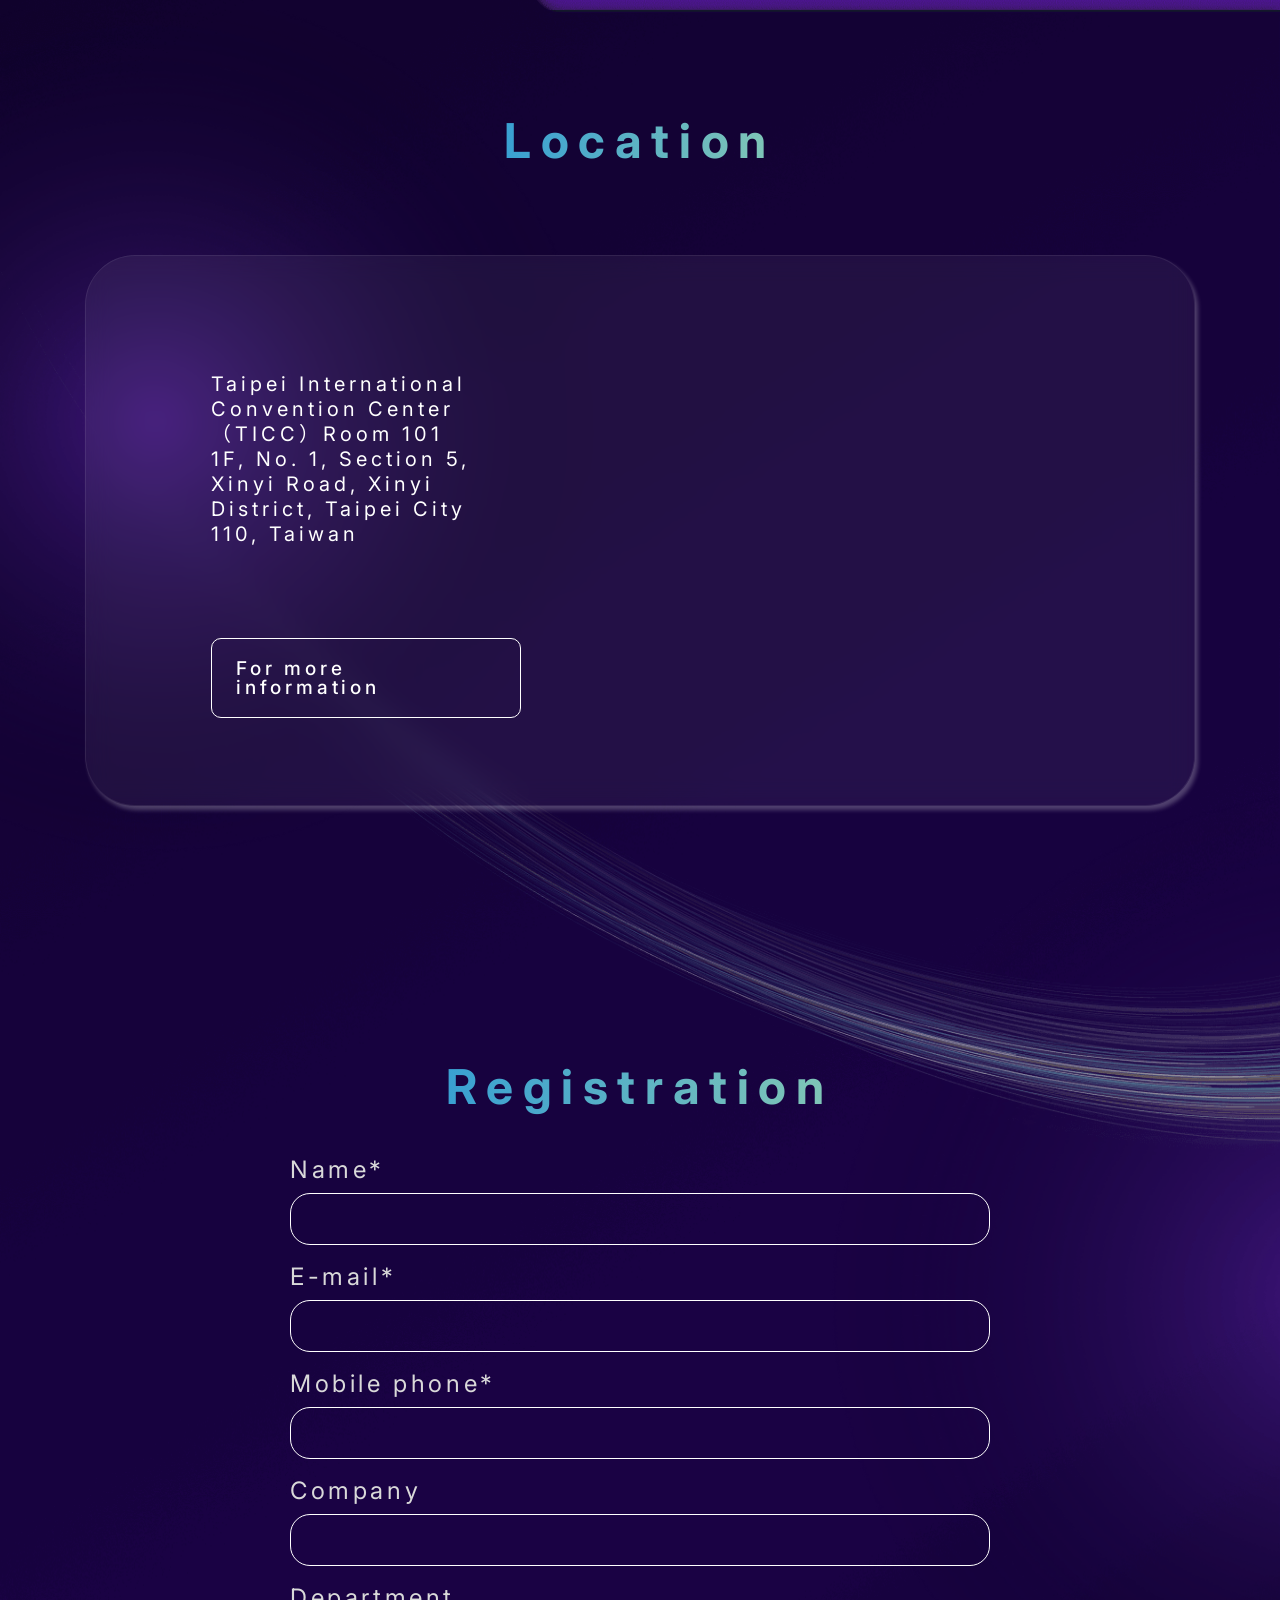
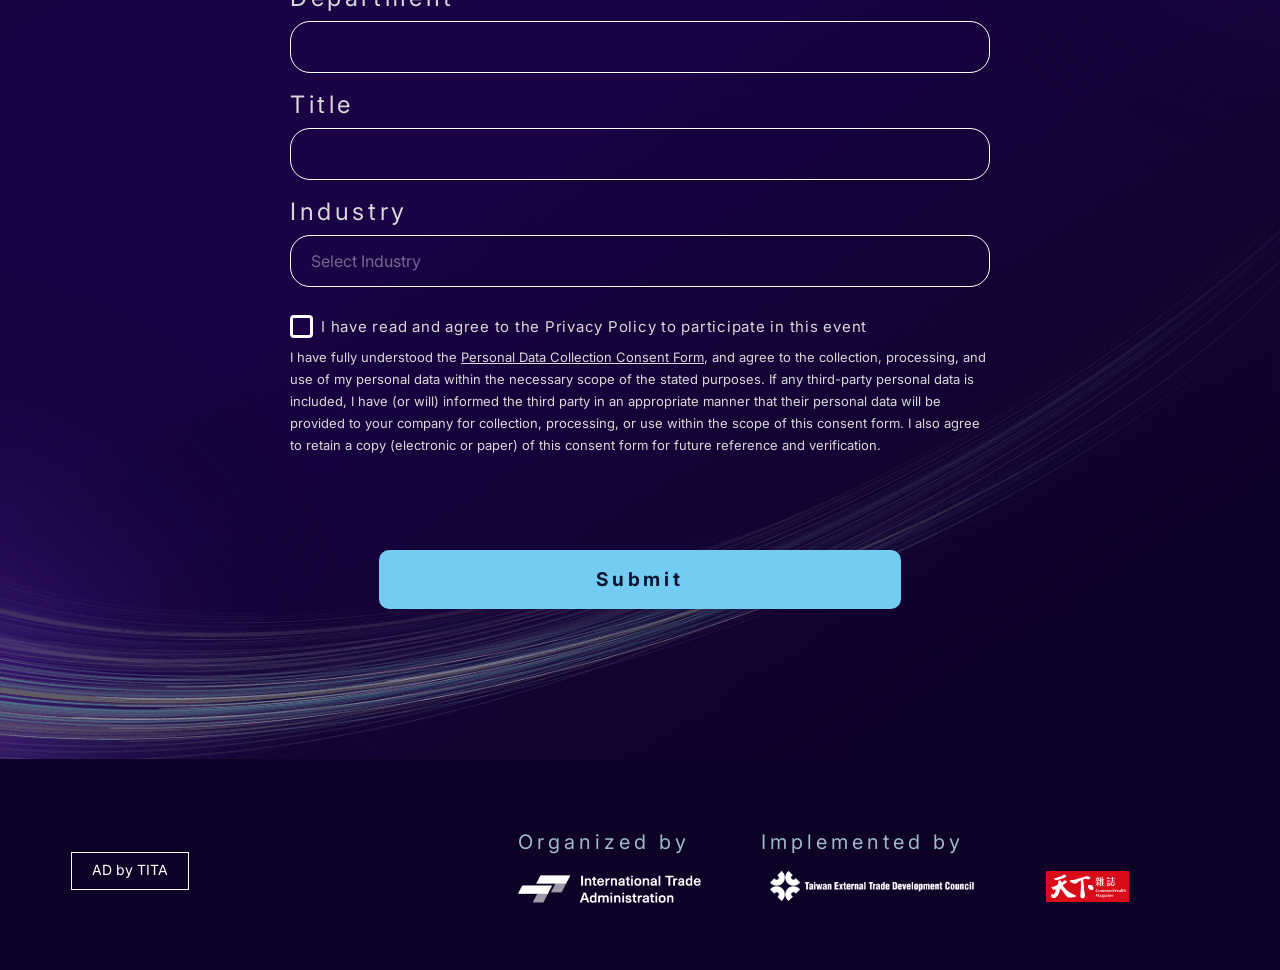
==== commit 3557a9d0: "修改講者三行" ====
--- a/en/index.html
+++ b/en/index.html
@@ -43,8 +43,6 @@
     />
     <link rel="icon" type="image/x-icon" href="favicon.ico" />
     <link rel="stylesheet" href="./assets/css/reset.css" />
-    <link rel="stylesheet" href="./assets/css/slick-theme.css" />
-    <link rel="stylesheet" href="./assets/css/slick.css" />
     <link rel="stylesheet" href="./assets/css/style.css" />
     <link rel="preconnect" href="https://fonts.googleapis.com" />
     <link rel="preconnect" href="https://fonts.gstatic.com" crossorigin />
@@ -68,7 +66,18 @@
       media="(max-width: 500px)"
     />
     <link rel="preload" href="./assets/image/hero-bottom.png" as="image" />
-    <link rel="preload" href="./assets/image/logo.svg" as="image" />
+    <link
+      rel="preload"
+      href="./assets/image/logo.svg"
+      as="image"
+      media="(min-width: 501px)"
+    />
+    <link
+      rel="preload"
+      href="./assets/image/logo-mb.svg"
+      as="image"
+      media="(max-width: 500px)"
+    />
     <link
       rel="preload"
       href="./assets/image/hero-title-1.svg"
@@ -235,6 +244,9 @@
           <div>
             <div class="logo pc">
               <img src="./assets/image/logo.svg" alt="" />
+            </div>
+            <div class="logo mb">
+              <img src="./assets/image/logo-mb.svg" alt="" />
             </div>
 
             <!-- 隱藏的 h1 -->
@@ -454,7 +466,7 @@
               <div class="avatar">
                 <img src="./assets/image/speaker-3.png" alt="" />
               </div>
-              <h3>SHIH-AN<br />CHEN</h3>
+              <h3>Shih-An<br />Chen</h3>
               <div class="title">
                 <p>Laureate, Industrial Technology Research Institute (ITRI)</p>
                 <p>
@@ -467,7 +479,7 @@
               <div class="avatar">
                 <img src="./assets/image/speaker-4.png" alt="" />
               </div>
-              <h3>MAISZU WU</h3>
+              <h3>Mai-Szu Wu</h3>
               <div class="title">
                 <p>President, Taipei Medical University (TMU)</p>
               </div>
@@ -477,8 +489,8 @@
                 <img src="./assets/image/speaker-5.png" alt="" />
               </div>
               <h3>
-                CHIEN-TZUNG
-                <p>CHEN</p>
+                Chien-Tzung
+                <p>Chen</p>
               </h3>
               <div class="title">
                 <p>Superintendent,</p>
@@ -489,7 +501,7 @@
               <div class="avatar">
                 <img src="./assets/image/speaker-6.png" alt="" />
               </div>
-              <h3>JOE YEH</h3>
+              <h3>Joe Yeh</h3>
               <div class="title">
                 <p>CEO, aetherAI Co., Ltd.</p>
               </div>
@@ -500,8 +512,8 @@
                 <img src="./assets/image/speaker-7.png" alt="" />
               </div>
               <h3>
-                WEN-HAN
-                <p>CHANG</p>
+                Wen-Han
+                <p>Chang</p>
               </h3>
               <div class="title">
                 <p>Superintendent / DRPH, MacKay Memorial Hospital</p>
@@ -520,7 +532,7 @@
               <div class="avatar">
                 <img src="./assets/image/speaker-9.png" alt="" />
               </div>
-              <h3>JULIE CHEN</h3>
+              <h3>Julie Chen</h3>
               <div class="title">
                 <p>EVP, Medimaging Integrated Solution Inc.</p>
               </div>
@@ -996,8 +1008,9 @@
                       data-err_id="privacy_policy"
                     ></div>
                     <div class="privacy-policy-content">
-                      I have fully understood the<a
-                        href="https://pdp.cwg.tw/view/B/B-20260610005"
+                      I have fully understood the
+                      <a
+                        href="https://pdp.cwg.tw/view/C/C-20260630002"
                         target="_blank"
                       >
                         Personal Data Collection Consent Form</a
@@ -1079,7 +1092,6 @@
 
     <!-- 原有的 JS -->
     <script src="./assets/js/jquery.min.js"></script>
-    <script src="./assets/js/slick.min.js"></script>
     <script src="https://unpkg.com/aos@2.3.1/dist/aos.js"></script>
     <script src="./assets/js/main.js"></script>
 
--- a/en/assets/css/style.css
+++ b/en/assets/css/style.css
@@ -437,8 +437,8 @@
   section.index .hero-title-1 {
     margin-top: 50px;
     margin-left: 0;
-    width: 110%;
-    margin-left: -5%;
+    width: 100%;
+    /* margin-left: -5%; */
   }
 }
 section.index .hero-title-hr {
@@ -471,7 +471,7 @@
   }
 }
 section.index .hero-title-4 {
-  width: 100%;
+  width: 90%;
   margin-top: 36px;
 }
 
@@ -722,11 +722,28 @@
   max-width: 1260px;
   margin: 70px auto 0;
   padding: 20px 40px;
+  display: grid;
+  grid-template-columns: repeat(6, 1fr);
+  gap: 40px 24px;
+}
+section.speakers .speakers-carousel .speaker-slide {
+  grid-column: span 2;
+}
+section.speakers .speakers-carousel .speaker-slide:nth-child(-n+2) {
+  grid-column: span 3;
 }
 @media (max-width: 991px) {
   section.speakers .speakers-carousel {
     padding: 0;
     margin-top: 90px;
+    grid-template-columns: repeat(2, 1fr);
+    gap: 30px 16px;
+  }
+  section.speakers .speakers-carousel .speaker-slide {
+    grid-column: span 1;
+  }
+  section.speakers .speakers-carousel .speaker-slide:nth-child(-n+2) {
+    grid-column: span 1;
   }
 }
 section.speakers .speaker-slide {
@@ -734,7 +751,6 @@
   padding: 30px 24px;
   cursor: pointer;
   outline: none;
-  transition: transform 0.5s cubic-bezier(0.25, 0.1, 0.25, 1);
   position: relative;
 }
 @media (max-width: 991px) {
@@ -753,6 +769,11 @@
   pointer-events: none;
   z-index: 0;
 }
+@media (max-width: 991px) {
+  section.speakers .speaker-slide::before {
+    display: none;
+  }
+}
 section.speakers .speaker-slide .avatar {
   max-height: 230px;
   margin: 0 auto 14px;
@@ -763,10 +784,25 @@
   position: relative;
   z-index: 1;
 }
+@media (max-width: 991px) {
+  section.speakers .speaker-slide .avatar::before {
+    content: "";
+    position: absolute;
+    inset: 0;
+    background-image: url("./../image/speaker-light.png"), url("./../image/speaker-people-bg.png");
+    background-size: contain;
+    background-position: center;
+    background-repeat: no-repeat;
+    pointer-events: none;
+    z-index: 0;
+  }
+}
 section.speakers .speaker-slide .avatar img {
   height: 100%;
   width: auto;
   image-rendering: auto;
+  position: relative;
+  z-index: 1;
 }
 section.speakers .speaker-slide .avatar .avatar-name {
   position: absolute;
@@ -833,54 +869,6 @@
 }
 section.speakers .speaker-slide .title p + p {
   margin-top: 16px;
-}
-section.speakers .slick-center {
-  transform: translateY(-70px);
-}
-@media (max-width: 991px) {
-  section.speakers .slick-center {
-    transform: translateY(0);
-  }
-}
-section.speakers .slick-track {
-  padding: 60px 0;
-}
-@media (max-width: 991px) {
-  section.speakers .slick-track {
-    padding: 0px 0;
-  }
-}
-section.speakers .slick-list {
-  -webkit-overflow-scrolling: touch;
-}
-section.speakers .slick-prev,
-section.speakers .slick-next {
-  width: 16px;
-  height: 32px;
-  z-index: 10;
-}
-section.speakers .slick-prev::before,
-section.speakers .slick-next::before {
-  display: none;
-}
-section.speakers .slick-prev img,
-section.speakers .slick-next img {
-  width: 100%;
-  height: 100%;
-  -o-object-fit: contain;
-     object-fit: contain;
-  opacity: 0.88;
-  transition: opacity 0.3s ease;
-}
-section.speakers .slick-prev:hover img,
-section.speakers .slick-next:hover img {
-  opacity: 1;
-}
-section.speakers .slick-prev {
-  left: 4px;
-}
-section.speakers .slick-next {
-  right: 4px;
 }
 
 section.agenda {
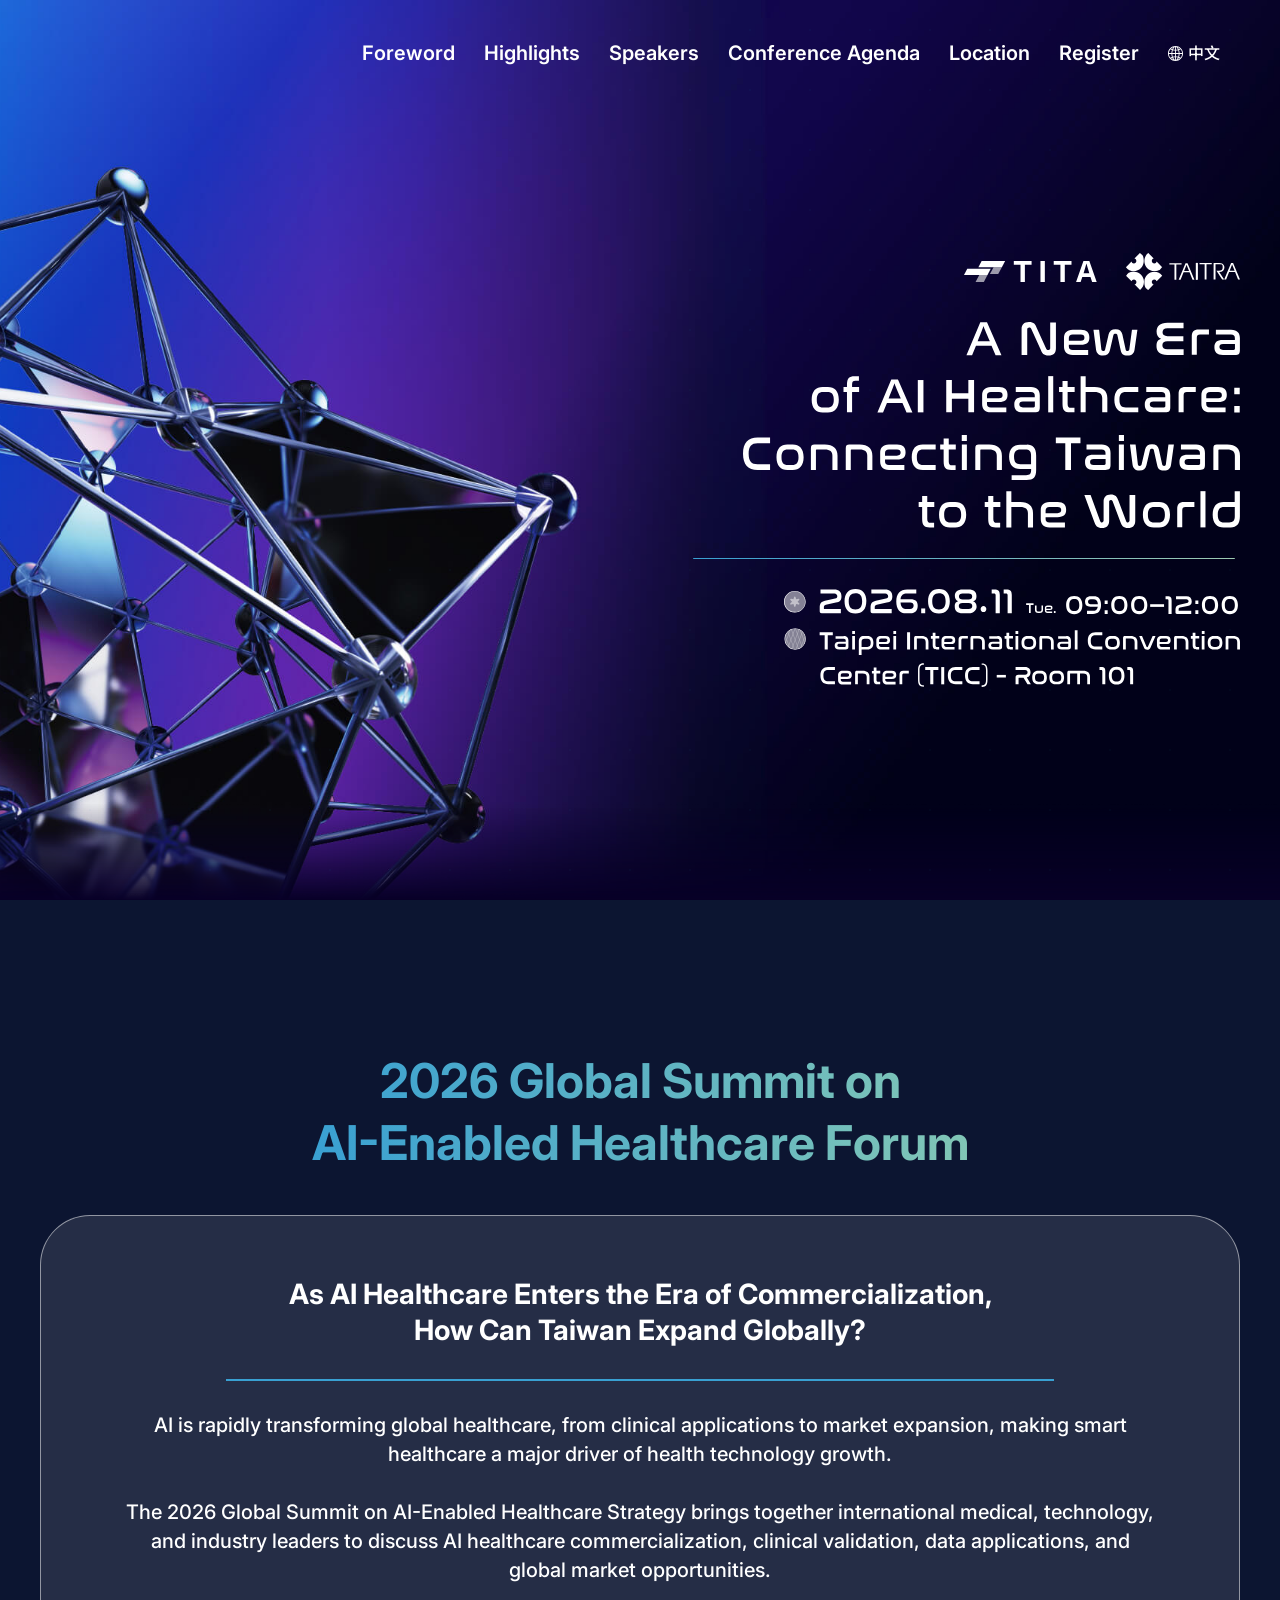
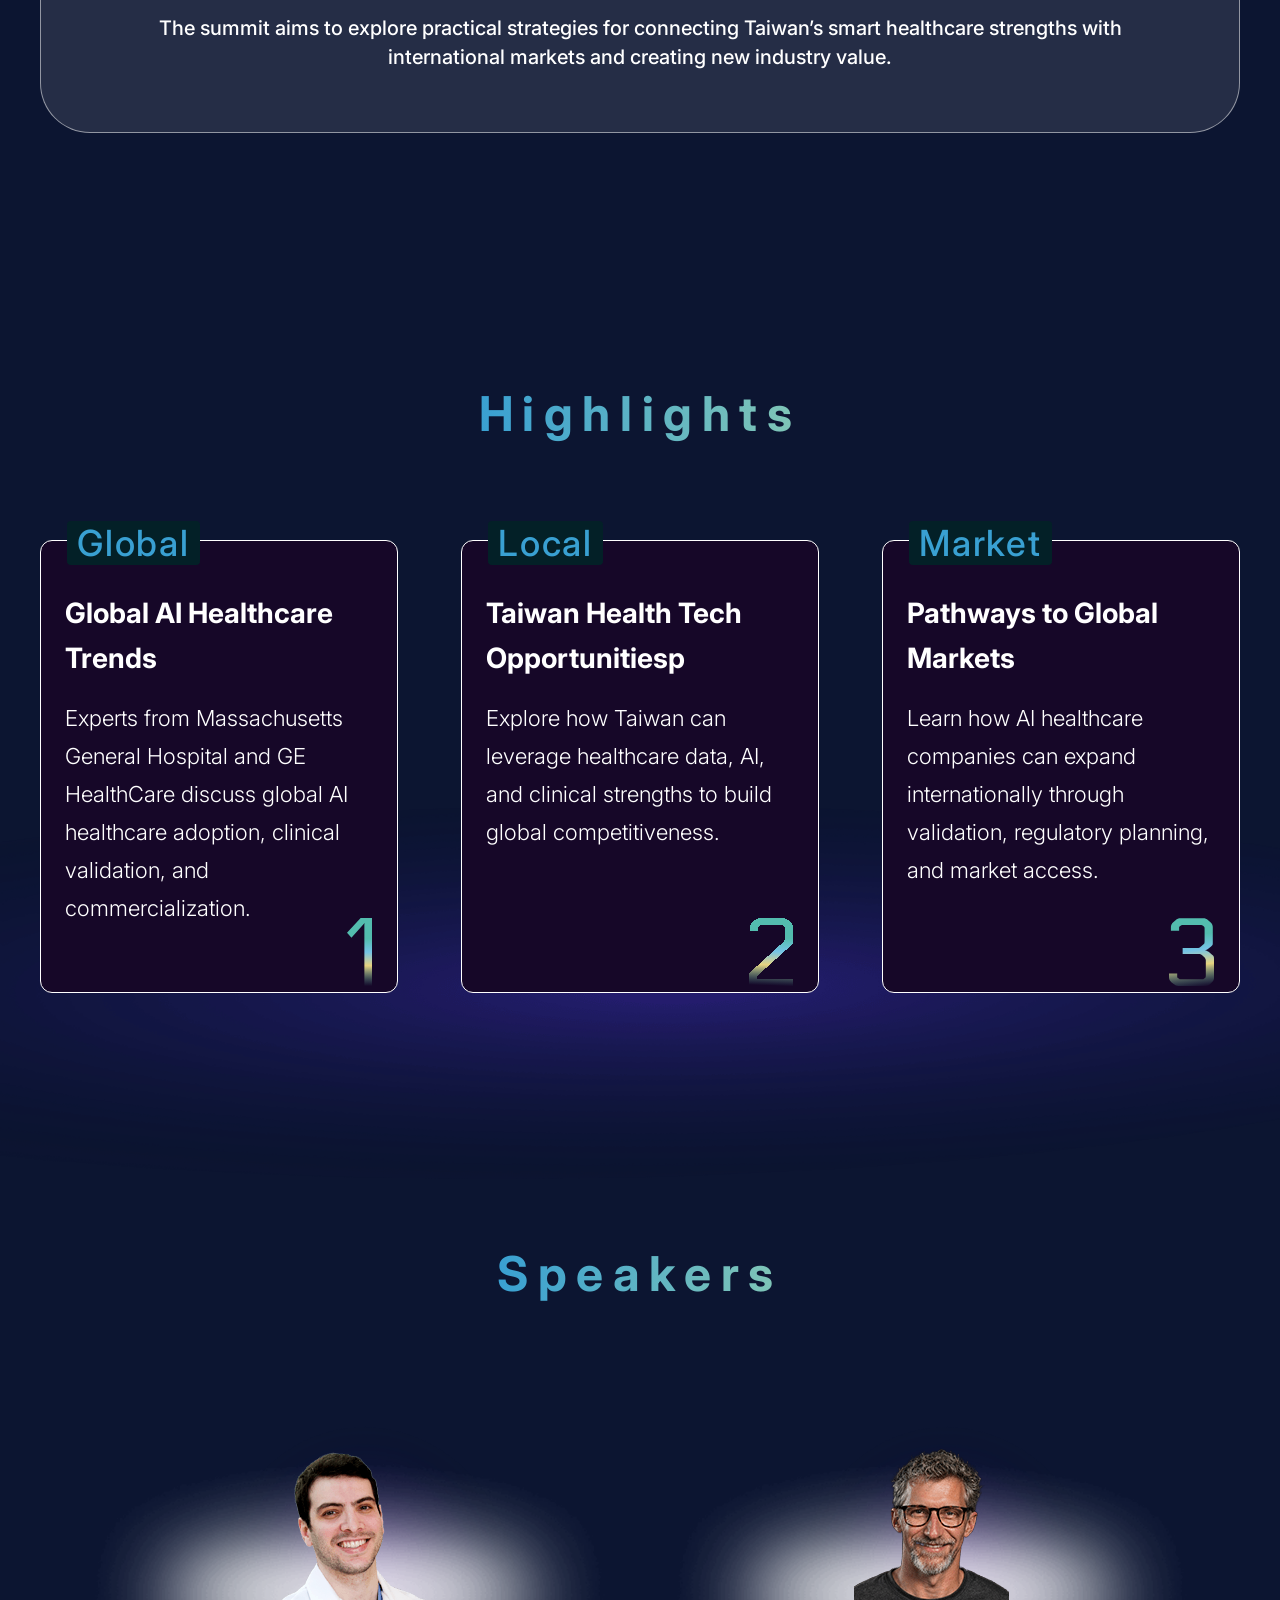
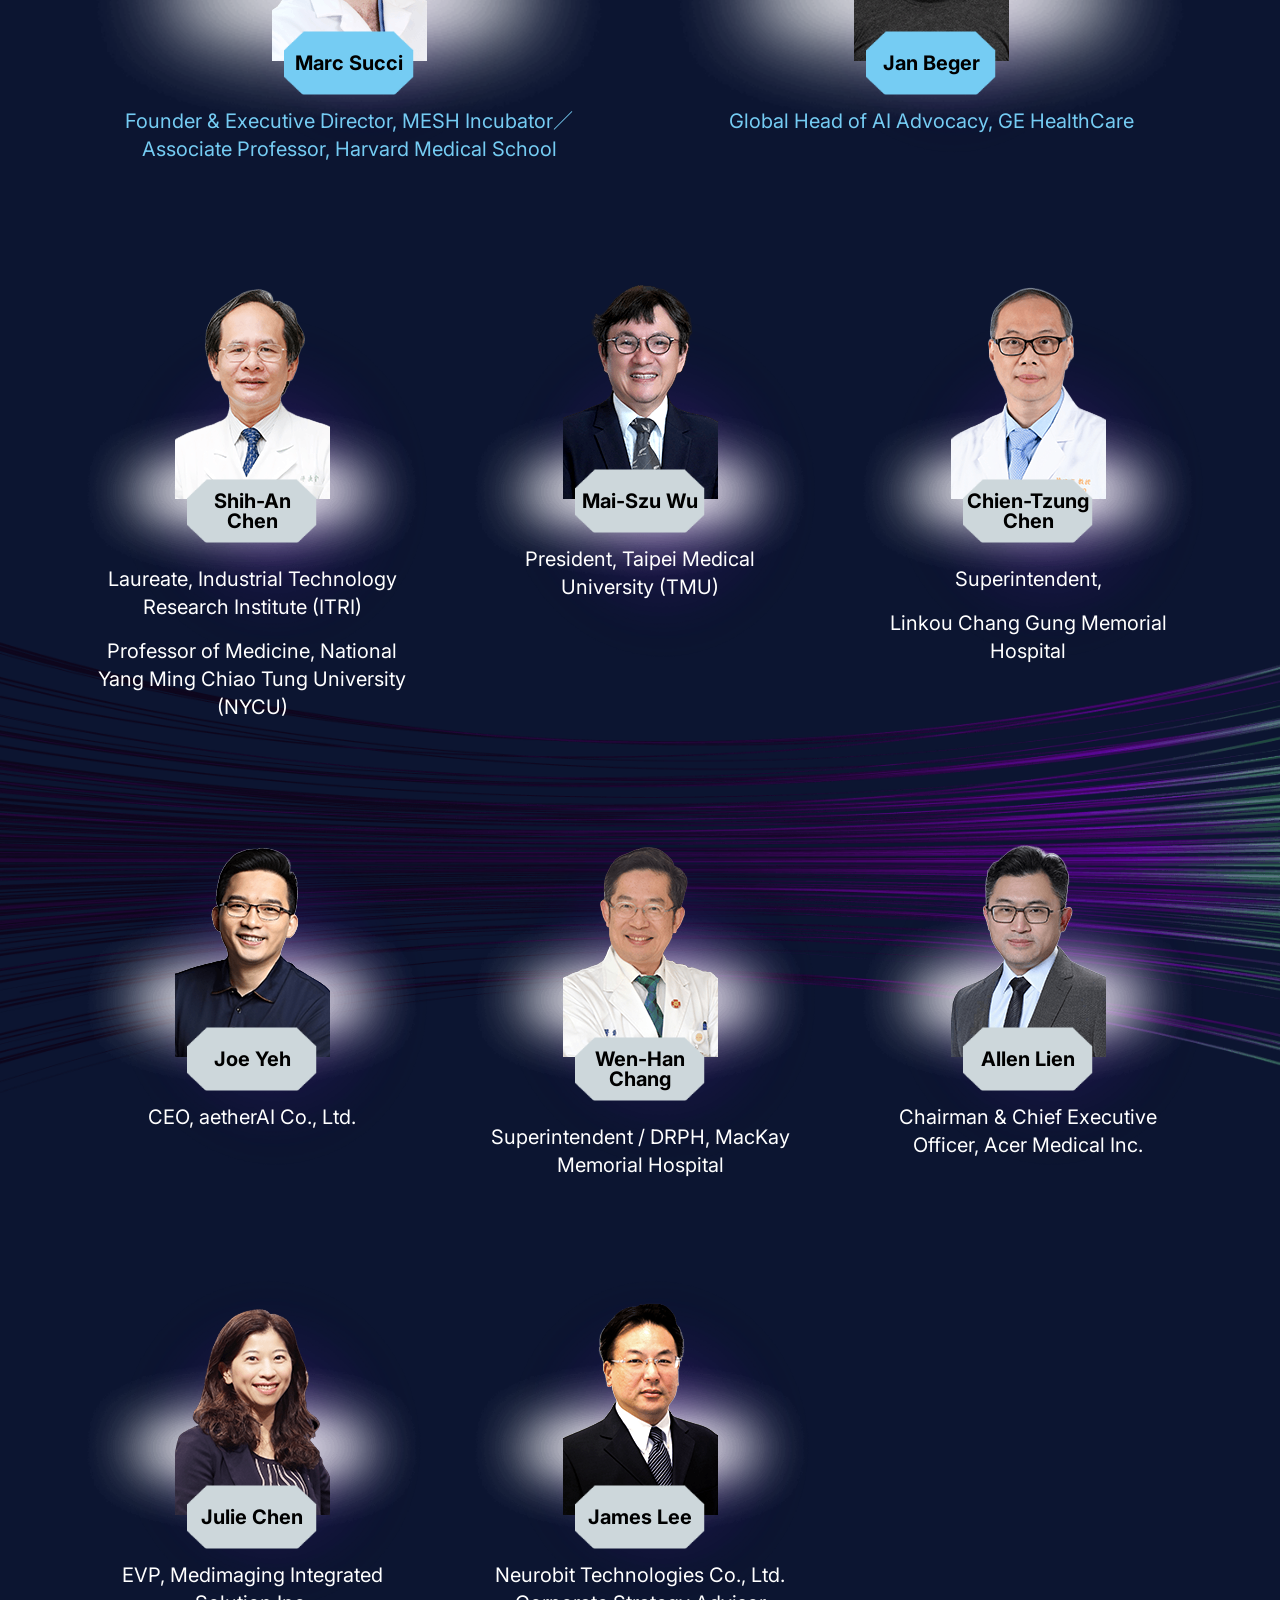
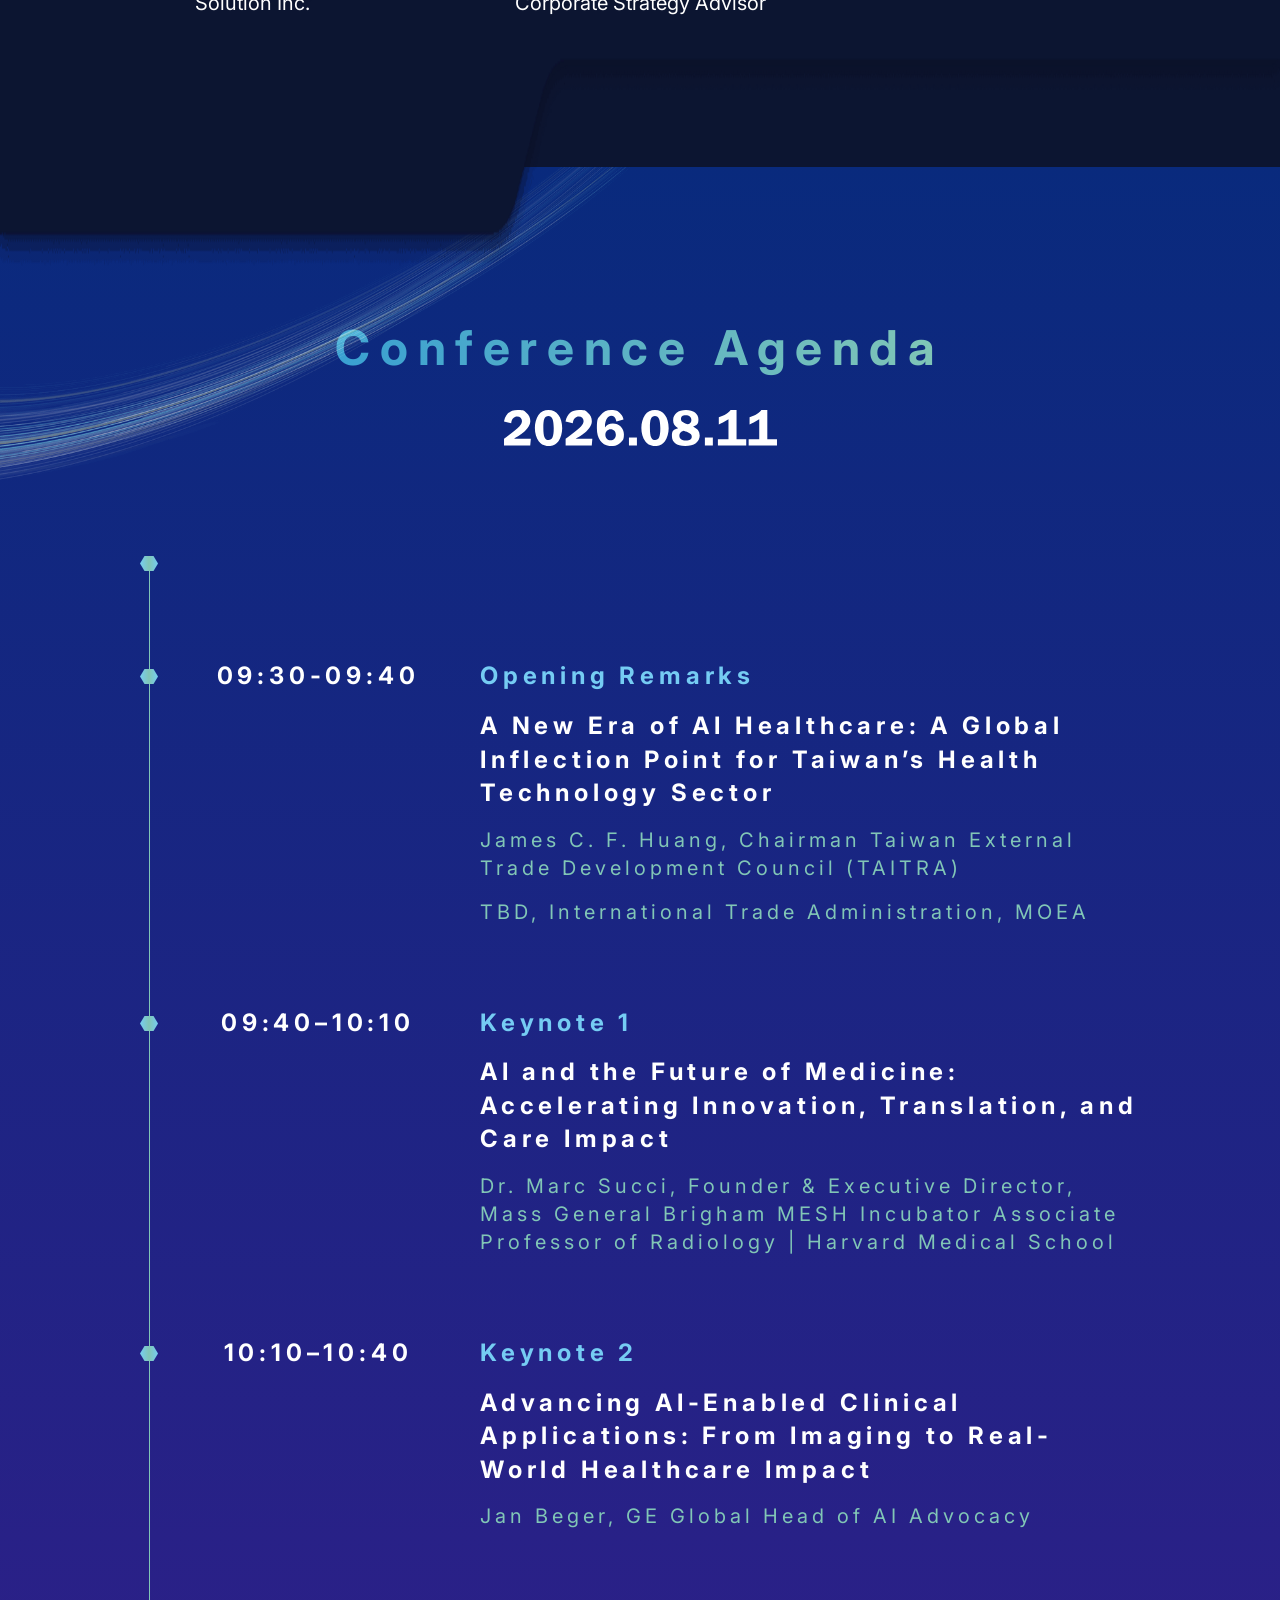
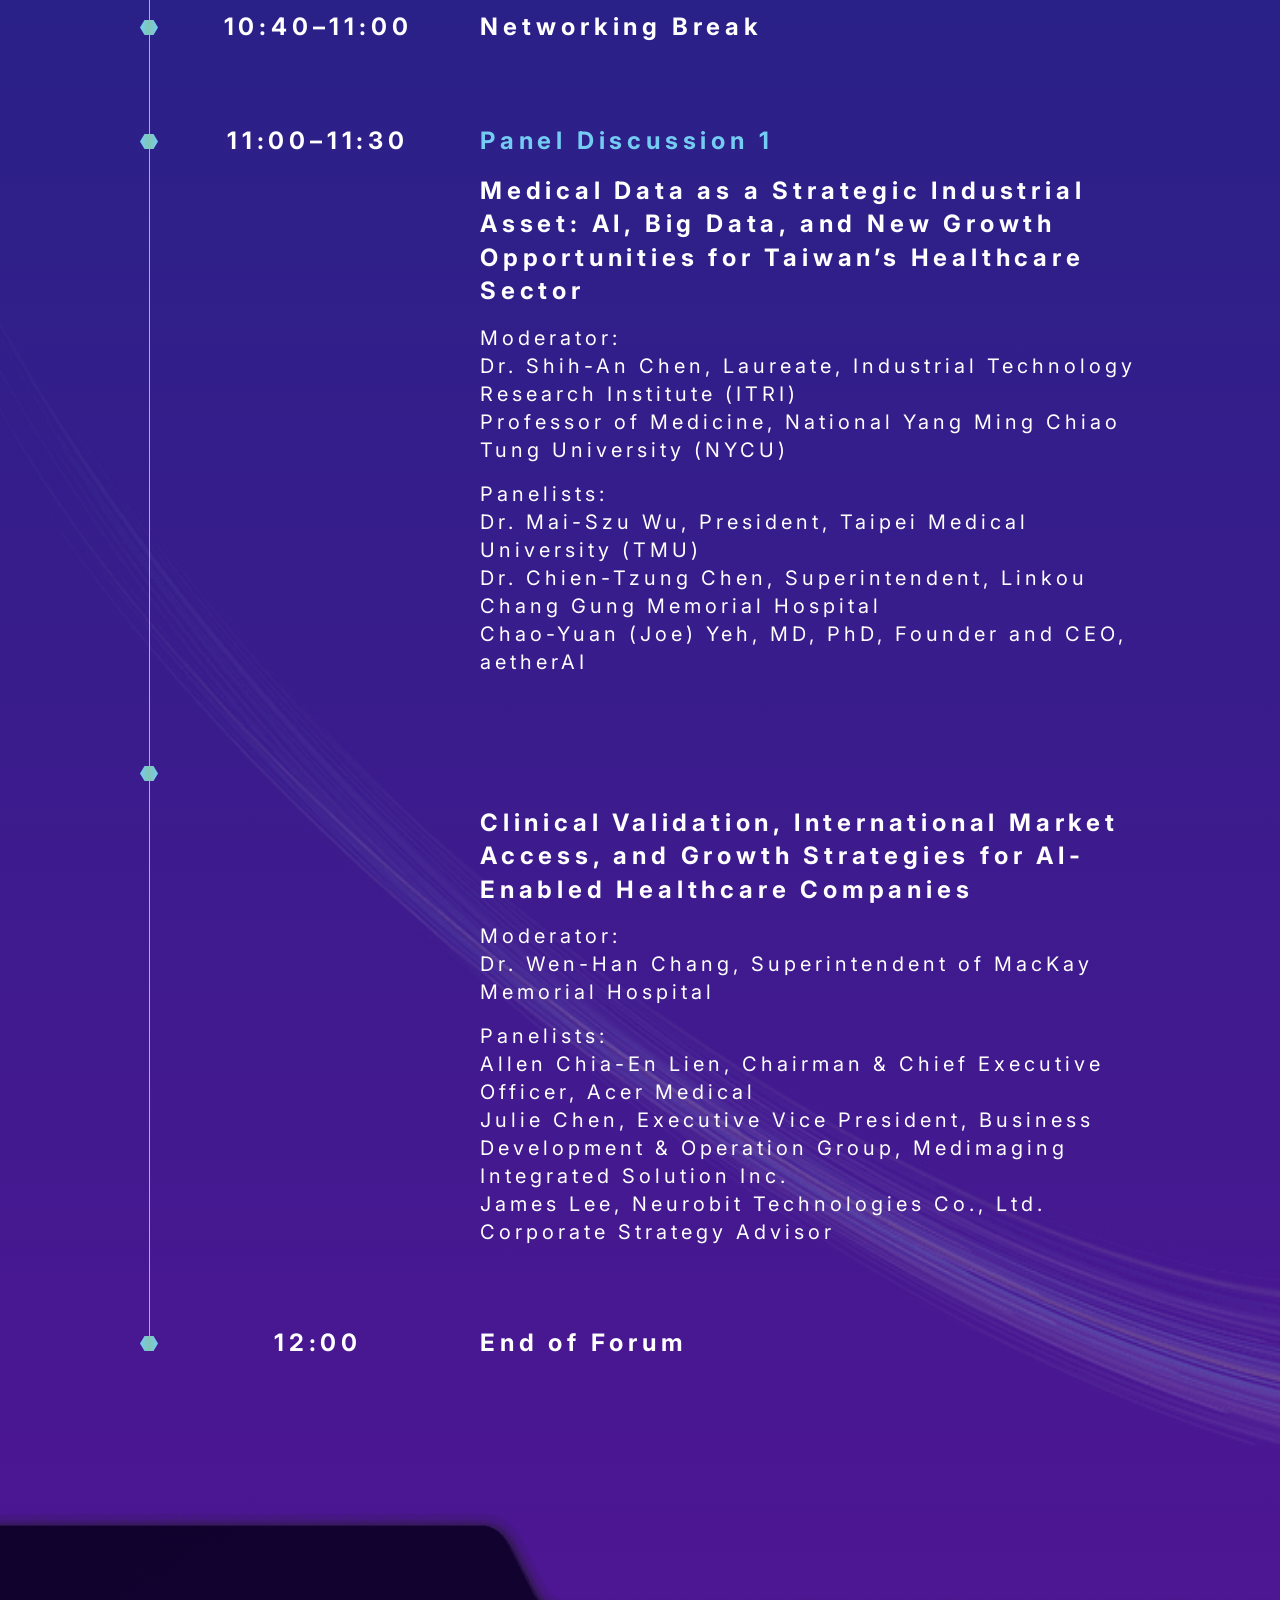
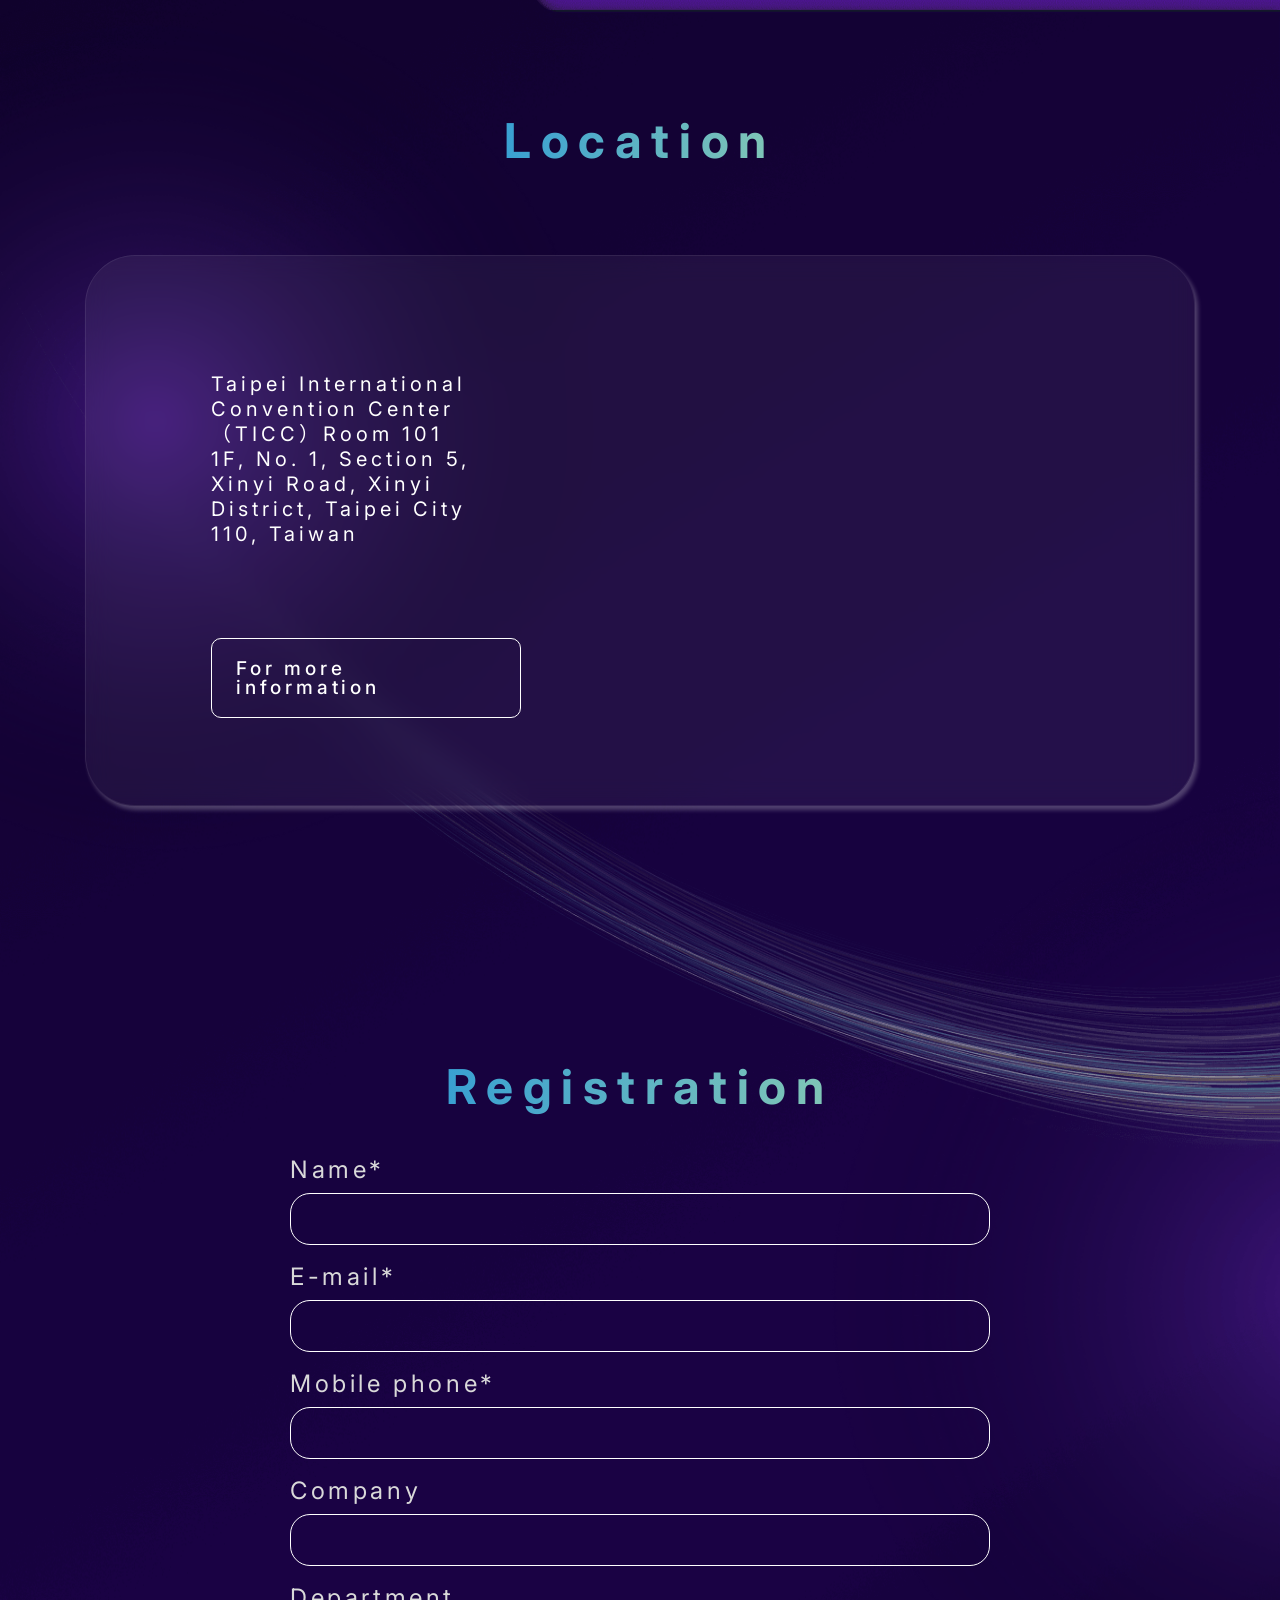
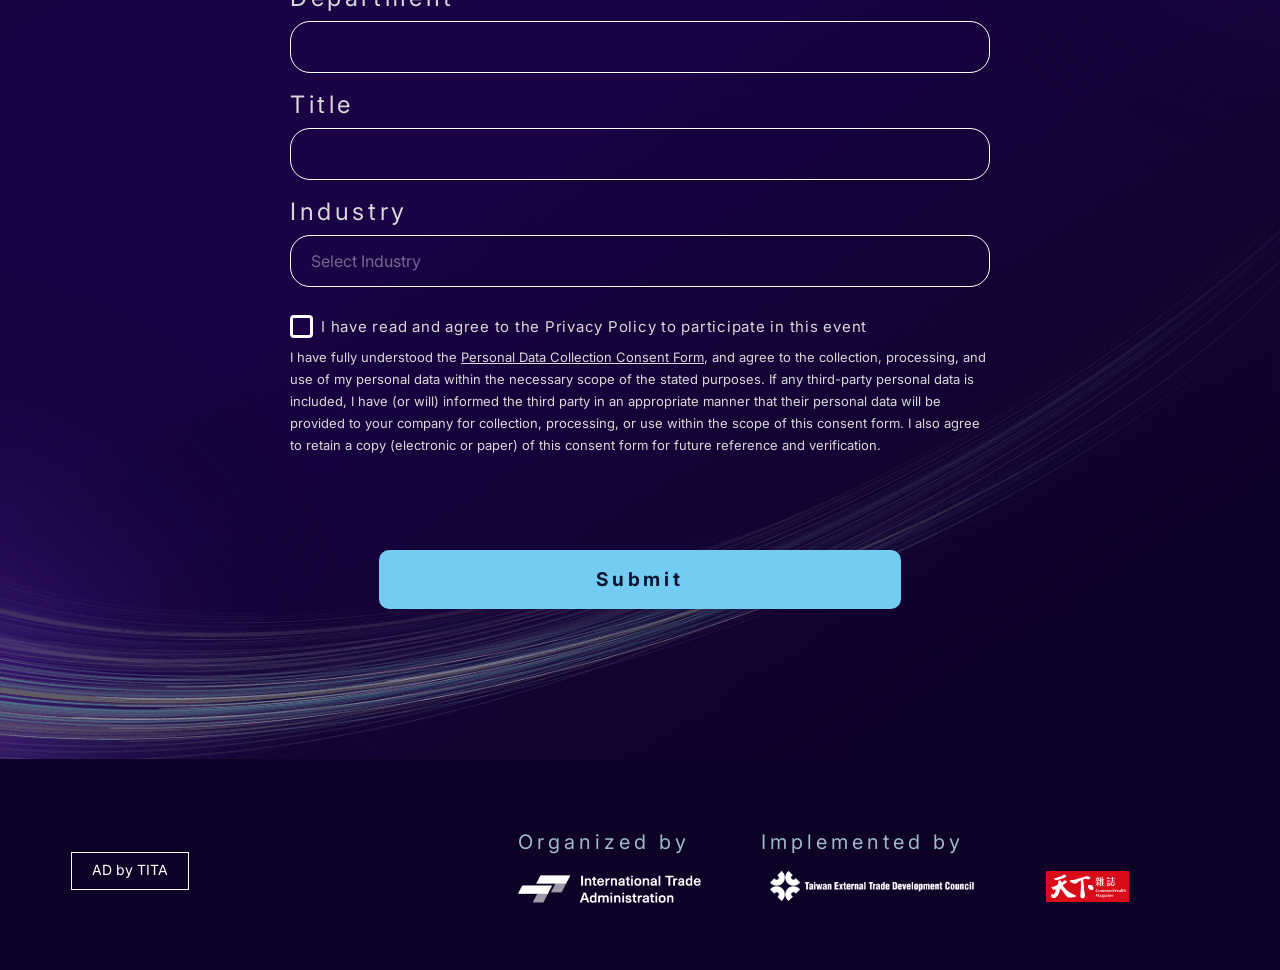
==== commit fcf4316d: "James Lee 公司職稱修改" ====
--- a/en/index.html
+++ b/en/index.html
@@ -543,7 +543,7 @@
               </div>
               <h3>James Lee</h3>
               <div class="title">
-                <p>Chief Operating Officer, V5med Inc.</p>
+                <p>Neurobit Technologies Co., Ltd. Corporate Strategy Advisor</p>
               </div>
             </div>
           </div>
@@ -733,8 +733,7 @@
                 Panelists:<br />Allen Chia-En Lien, Chairman & Chief Executive
                 Officer, Acer Medical <br />Julie Chen, Executive Vice
                 President, Business Development & Operation Group, Medimaging
-                Integrated Solution Inc. <br />James C. L. Lee, Chief Operating
-                Officer (COO), V5med Inc.
+                Integrated Solution Inc. <br />James Lee, Neurobit Technologies Co., Ltd. Corporate Strategy Advisor
               </p>
             </div>
           </li>
